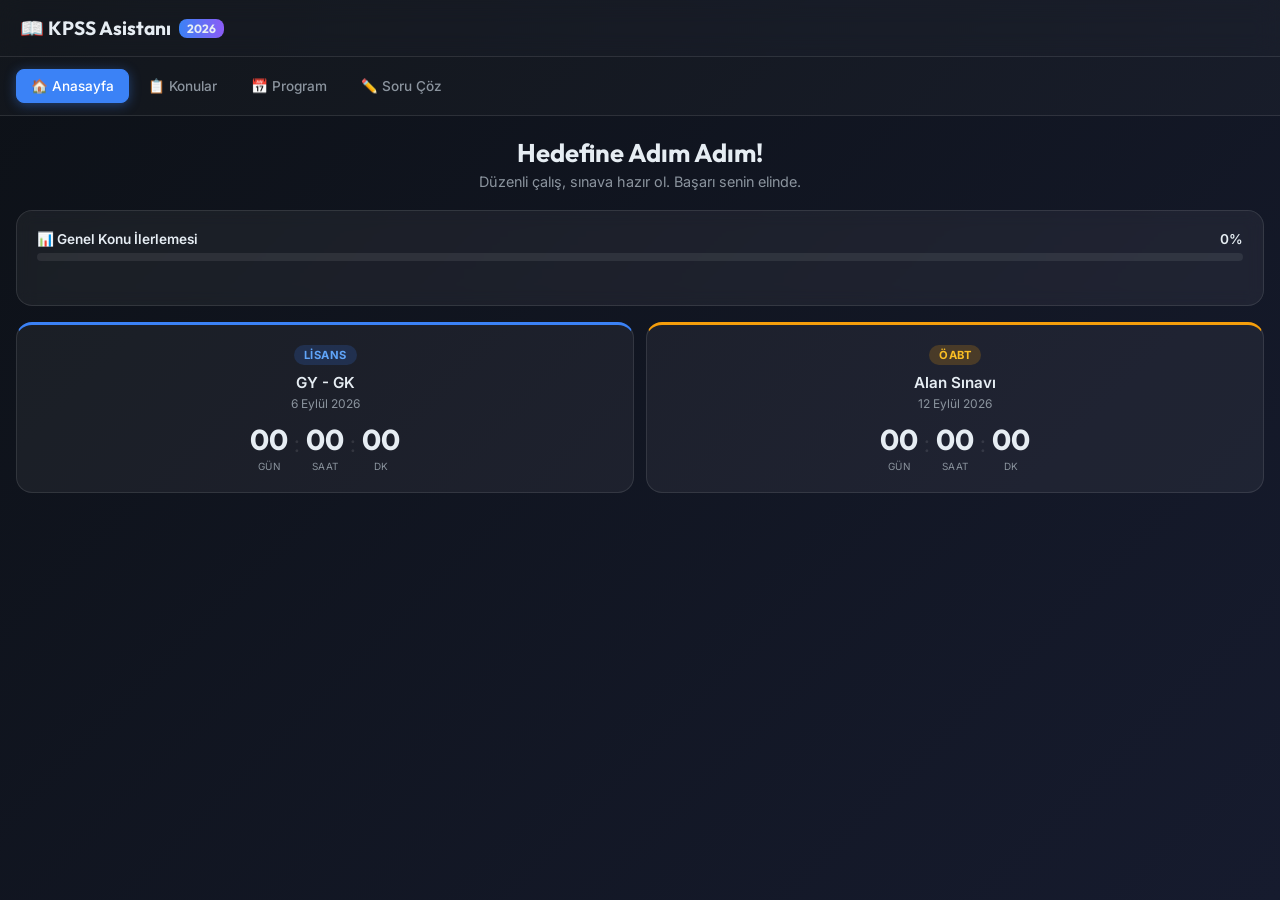
==== kpss-asistan.html @ 19a7eced "Add files via upload" ====
<!DOCTYPE html>
<html lang="tr">
<head>
<meta charset="UTF-8">
<meta name="viewport" content="width=device-width, initial-scale=1.0, user-scalable=no">
<title>KPSS Asistanı 2026</title>
<meta name="description" content="2026 KPSS Lisans ve ÖABT çalışma planı, konu takibi ve soru pratiği.">
<meta name="theme-color" content="#1a1f3a">
<link rel="preconnect" href="https://fonts.googleapis.com">
<link href="https://fonts.googleapis.com/css2?family=Inter:wght@400;500;600;700&family=Outfit:wght@600;700;800&display=swap" rel="stylesheet">
<style>
*, *::before, *::after { margin: 0; padding: 0; box-sizing: border-box; }

:root {
  --bg: #0d1117;
  --surface: rgba(255,255,255,0.05);
  --border: rgba(255,255,255,0.1);
  --text: #e6edf3;
  --muted: #8b949e;
  --blue: #3b82f6;
  --purple: #8b5cf6;
  --green: #10b981;
  --orange: #f59e0b;
  --red: #ef4444;
  --pink: #ec4899;
}

body {
  font-family: 'Inter', sans-serif;
  background: linear-gradient(135deg, #0d1117 0%, #161b2e 100%);
  color: var(--text);
  min-height: 100vh;
  overflow-x: hidden;
}

/* ---- HEADER ---- */
.header {
  padding: 16px 20px;
  background: rgba(255,255,255,0.03);
  border-bottom: 1px solid var(--border);
  display: flex;
  align-items: center;
  justify-content: space-between;
  position: sticky;
  top: 0;
  z-index: 100;
  backdrop-filter: blur(12px);
}

.logo {
  font-family: 'Outfit', sans-serif;
  font-size: 1.2rem;
  font-weight: 700;
  display: flex;
  align-items: center;
  gap: 8px;
}

.logo-badge {
  background: linear-gradient(90deg, var(--blue), var(--purple));
  border-radius: 8px;
  padding: 2px 8px;
  font-size: 0.75rem;
}

/* ---- NAV ---- */
.nav {
  display: flex;
  overflow-x: auto;
  gap: 4px;
  padding: 12px 16px;
  background: rgba(255,255,255,0.02);
  border-bottom: 1px solid var(--border);
  -webkit-overflow-scrolling: touch;
  scrollbar-width: none;
}
.nav::-webkit-scrollbar { display: none; }

.nav-btn {
  flex-shrink: 0;
  background: transparent;
  border: 1px solid transparent;
  border-radius: 8px;
  color: var(--muted);
  font-family: 'Inter', sans-serif;
  font-size: 0.85rem;
  font-weight: 500;
  padding: 8px 14px;
  cursor: pointer;
  transition: all 0.25s;
  white-space: nowrap;
  -webkit-tap-highlight-color: transparent;
  touch-action: manipulation;
}
.nav-btn:hover, .nav-btn:active { color: var(--text); background: rgba(255,255,255,0.06); }
.nav-btn.active {
  color: #fff;
  background: var(--blue);
  border-color: var(--blue);
  box-shadow: 0 2px 12px rgba(59,130,246,0.4);
}

/* ---- PAGES ---- */
.page { display: none; padding: 20px 16px; animation: fadeUp 0.3s ease; }
.page.active { display: block; }
@keyframes fadeUp { from { opacity:0; transform:translateY(8px); } to { opacity:1; transform:translateY(0); } }

/* ---- CARD ---- */
.card {
  background: var(--surface);
  border: 1px solid var(--border);
  border-radius: 16px;
  padding: 20px;
  margin-bottom: 16px;
  backdrop-filter: blur(8px);
}

h2.page-title {
  font-family: 'Outfit', sans-serif;
  font-size: 1.6rem;
  text-align: center;
  margin-bottom: 4px;
}

p.page-subtitle {
  color: var(--muted);
  text-align: center;
  font-size: 0.9rem;
  margin-bottom: 20px;
}

/* ---- COUNTDOWN ---- */
.progress-label { display: flex; justify-content: space-between; font-size: 0.85rem; font-weight: 600; margin-bottom: 6px; }
.progress-bar { height: 8px; background: rgba(255,255,255,0.08); border-radius: 8px; overflow: hidden; margin-bottom: 24px; }
.progress-fill { height: 100%; background: linear-gradient(90deg, var(--blue), var(--purple)); border-radius: 8px; transition: width 0.6s ease; }

.tag {
  display: inline-block;
  padding: 3px 10px;
  border-radius: 20px;
  font-size: 0.7rem;
  font-weight: 700;
  letter-spacing: 0.5px;
  margin-bottom: 8px;
  background: rgba(59,130,246,0.18);
  color: #60a5fa;
}
.tag.orange { background: rgba(245,158,11,0.2); color: #fbbf24; }

.countdown-grid { display: grid; grid-template-columns: 1fr 1fr; gap: 12px; }

.countdown-card {
  background: var(--surface);
  border: 1px solid var(--border);
  border-radius: 16px;
  padding: 18px;
  text-align: center;
}
.countdown-card.blue { border-top: 3px solid var(--blue); }
.countdown-card.orange { border-top: 3px solid var(--orange); }

.countdown-card h3 { font-size: 0.95rem; font-weight: 600; margin-bottom: 4px; }
.countdown-card .date { font-size: 0.75rem; color: var(--muted); margin-bottom: 14px; }

.timer-row { display: flex; justify-content: center; gap: 6px; align-items: center; }
.time-unit { text-align: center; }
.time-num { font-family: 'Outfit', sans-serif; font-size: 1.8rem; font-weight: 700; line-height: 1; display: block; }
.time-lbl { font-size: 0.62rem; color: var(--muted); text-transform: uppercase; letter-spacing: 0.5px; }
.time-sep { font-size: 1.4rem; color: var(--border); margin-bottom: 12px; }

/* ---- TOPICS ---- */
.subject-card { background: var(--surface); border: 1px solid var(--border); border-radius: 14px; padding: 16px; margin-bottom: 14px; }
.subject-head { display: flex; justify-content: space-between; align-items: center; margin-bottom: 10px; padding-bottom: 10px; border-bottom: 1px solid var(--border); }
.subject-name { font-family: 'Outfit', sans-serif; font-size: 1rem; font-weight: 600; display: flex; align-items: center; gap: 8px; }
.subject-icon { font-size: 1.1rem; }
.subject-count { font-size: 0.75rem; background: rgba(255,255,255,0.08); padding: 3px 8px; border-radius: 10px; font-weight: 600; }
.subject-progress-bar { height: 4px; background: rgba(255,255,255,0.06); border-radius: 4px; overflow: hidden; margin-bottom: 10px; }
.subject-progress-fill { height: 100%; background: linear-gradient(90deg, var(--blue), var(--purple)); transition: width 0.4s; }

.topic-item { display: flex; align-items: center; gap: 10px; padding: 8px 4px; border-radius: 8px; cursor: pointer; transition: background 0.15s; -webkit-tap-highlight-color: transparent; touch-action: manipulation; }
.topic-item:hover { background: rgba(255,255,255,0.04); }
.topic-item span { font-size: 0.88rem; user-select: none; }

.custom-check {
  width: 20px; height: 20px; min-width: 20px;
  border: 2px solid var(--muted);
  border-radius: 6px;
  display: flex; align-items: center; justify-content: center;
  transition: all 0.2s;
  font-size: 12px; font-weight: 700; color: white;
}
.topic-item.done .custom-check { background: var(--blue); border-color: var(--blue); }
.topic-item.done span { color: var(--muted); text-decoration: line-through; }

/* ---- PLANNER ---- */
.day-card { background: var(--surface); border: 1px solid var(--border); border-radius: 14px; padding: 14px; margin-bottom: 10px; }
.day-name { font-family: 'Outfit', sans-serif; font-weight: 700; font-size: 1rem; margin-bottom: 10px; padding-bottom: 8px; border-bottom: 1px solid var(--border); }
.day-tasks { display: flex; flex-direction: column; gap: 6px; }
.task-pill { padding: 8px 12px; border-radius: 8px; font-size: 0.82rem; font-weight: 500; background: rgba(255,255,255,0.04); border: 1px solid var(--border); border-left-width: 3px; }

/* ---- QUIZ ---- */
.quiz-header { display: flex; justify-content: space-between; align-items: center; margin-bottom: 16px; }
.quiz-score-display { font-weight: 700; font-size: 0.9rem; background: rgba(255,255,255,0.07); padding: 6px 14px; border-radius: 20px; }
.quiz-question-box { font-family: 'Outfit', sans-serif; font-size: 1.1rem; line-height: 1.6; margin-bottom: 20px; font-weight: 500; }
.quiz-options { display: flex; flex-direction: column; gap: 10px; margin-bottom: 16px; }

.option-btn {
  width: 100%;
  background: rgba(255,255,255,0.04);
  border: 1px solid var(--border);
  border-radius: 12px;
  color: var(--text);
  font-family: 'Inter', sans-serif;
  font-size: 0.9rem;
  padding: 14px 16px;
  text-align: left;
  cursor: pointer;
  display: flex;
  align-items: center;
  gap: 12px;
  transition: all 0.2s;
  -webkit-tap-highlight-color: transparent;
  touch-action: manipulation;
}
.option-btn:active:not(:disabled) { transform: scale(0.98); }
.option-btn:not(:disabled):hover { background: rgba(255,255,255,0.08); border-color: rgba(255,255,255,0.2); }
.option-btn.correct { background: rgba(16,185,129,0.15); border-color: var(--green); }
.option-btn.wrong { background: rgba(239,68,68,0.15); border-color: var(--red); opacity: 0.8; }
.option-btn:disabled { cursor: not-allowed; }

.opt-letter {
  width: 30px; height: 30px; min-width: 30px;
  border-radius: 8px;
  background: rgba(255,255,255,0.1);
  display: flex; align-items: center; justify-content: center;
  font-weight: 700; font-size: 0.85rem;
}
.option-btn.correct .opt-letter { background: var(--green); }
.option-btn.wrong .opt-letter { background: var(--red); }

.feedback-box {
  display: none;
  border-radius: 12px;
  padding: 14px 16px;
  margin-bottom: 14px;
  border-left: 4px solid var(--blue);
  background: rgba(255,255,255,0.04);
  font-size: 0.88rem;
  line-height: 1.6;
}
.feedback-box.show { display: block; animation: fadeUp 0.3s ease; }
.feedback-box.success { border-color: var(--green); }
.feedback-box.fail { border-color: var(--red); }
.feedback-title { font-weight: 700; margin-bottom: 4px; font-size: 0.95rem; }

.btn-next {
  width: 100%;
  padding: 14px;
  background: linear-gradient(135deg, var(--blue), var(--purple));
  color: white;
  border: none;
  border-radius: 12px;
  font-family: 'Outfit', sans-serif;
  font-size: 1rem;
  font-weight: 700;
  cursor: pointer;
  display: none;
  transition: opacity 0.2s, transform 0.15s;
  -webkit-tap-highlight-color: transparent;
  touch-action: manipulation;
}
.btn-next:active { transform: scale(0.97); }

.quiz-end-box { text-align: center; padding: 20px 0; }
.quiz-end-box .score-big { font-family: 'Outfit', sans-serif; font-size: 3rem; font-weight: 800; color: var(--blue); }
.quiz-end-box p { color: var(--muted); margin: 8px 0 20px; }
.btn-restart {
  padding: 12px 28px;
  background: var(--blue);
  color: white;
  border: none;
  border-radius: 10px;
  font-family: 'Outfit', sans-serif;
  font-size: 1rem;
  font-weight: 700;
  cursor: pointer;
  -webkit-tap-highlight-color: transparent;
  touch-action: manipulation;
}
</style>
</head>
<body>

<div class="header">
  <div class="logo">📖 KPSS Asistanı <span class="logo-badge">2026</span></div>
</div>

<nav class="nav" id="mainNav">
  <button class="nav-btn active" data-page="dashboard">🏠 Anasayfa</button>
  <button class="nav-btn" data-page="topics">📋 Konular</button>
  <button class="nav-btn" data-page="planner">📅 Program</button>
  <button class="nav-btn" data-page="quiz">✏️ Soru Çöz</button>
</nav>

<!-- ============ DASHBOARD ============ -->
<div class="page active" id="page-dashboard">

  <h2 class="page-title">Hedefine Adım Adım!</h2>
  <p class="page-subtitle">Düzenli çalış, sınava hazır ol. Başarı senin elinde.</p>

  <!-- Overall Progress -->
  <div class="card">
    <div class="progress-label">
      <span>📊 Genel Konu İlerlemesi</span>
      <span id="total-percent">0%</span>
    </div>
    <div class="progress-bar">
      <div class="progress-fill" id="total-fill" style="width:0%"></div>
    </div>
  </div>

  <!-- Countdowns -->
  <div class="countdown-grid">
    <div class="countdown-card blue">
      <span class="tag">LİSANS</span>
      <h3>GY - GK</h3>
      <div class="date">6 Eylül 2026</div>
      <div class="timer-row">
        <div class="time-unit"><span class="time-num" id="d1">--</span><span class="time-lbl">Gün</span></div>
        <div class="time-sep">:</div>
        <div class="time-unit"><span class="time-num" id="h1">--</span><span class="time-lbl">Saat</span></div>
        <div class="time-sep">:</div>
        <div class="time-unit"><span class="time-num" id="m1">--</span><span class="time-lbl">Dk</span></div>
      </div>
    </div>
    <div class="countdown-card orange">
      <span class="tag orange">ÖABT</span>
      <h3>Alan Sınavı</h3>
      <div class="date">12 Eylül 2026</div>
      <div class="timer-row">
        <div class="time-unit"><span class="time-num" id="d2">--</span><span class="time-lbl">Gün</span></div>
        <div class="time-sep">:</div>
        <div class="time-unit"><span class="time-num" id="h2">--</span><span class="time-lbl">Saat</span></div>
        <div class="time-sep">:</div>
        <div class="time-unit"><span class="time-num" id="m2">--</span><span class="time-lbl">Dk</span></div>
      </div>
    </div>
  </div>
</div>

<!-- ============ TOPICS ============ -->
<div class="page" id="page-topics">
  <h2 class="page-title">Konu Takibi</h2>
  <p class="page-subtitle">Tamamladığın konuları işaretle. Kaydedilir.</p>
  <div id="topic-list"></div>
</div>

<!-- ============ PLANNER ============ -->
<div class="page" id="page-planner">
  <h2 class="page-title">Haftalık Program</h2>
  <p class="page-subtitle">ÖABT ağırlıklı, GY-GK destekli çalışma takvimi.</p>
  <div id="planner-list"></div>
</div>

<!-- ============ QUIZ ============ -->
<div class="page" id="page-quiz">
  <h2 class="page-title">Soru Pratiği</h2>
  <p class="page-subtitle">Her konudan karma sorular, anında çözüm açıklaması.</p>
  
  <div class="card" id="quiz-box">
    <div class="quiz-header">
      <span class="tag" id="q-category">-</span>
      <span class="quiz-score-display">Skor: <span id="q-score">0</span></span>
    </div>
    <div class="quiz-question-box" id="q-text">Soru yükleniyor...</div>
    <div class="quiz-options" id="q-options"></div>
    <div class="feedback-box" id="q-feedback">
      <div class="feedback-title" id="q-feedback-title"></div>
      <div id="q-feedback-text"></div>
    </div>
    <button class="btn-next" id="btn-next">Sonraki Soru →</button>
  </div>

  <div class="card" id="quiz-end" style="display:none">
    <div class="quiz-end-box">
      <div>🎉</div>
      <div class="score-big" id="end-score"></div>
      <p id="end-msg"></p>
      <button class="btn-restart" id="btn-restart">Tekrar Başla</button>
    </div>
  </div>
</div>

<script>
// ============================================================
// DATA
// ============================================================
var SUBJECTS = [
  { id:'mat', label:'➗ GY-GK Matematik', count:'30 Soru', color:'#3b82f6',
    topics:['Temel Matematik İşlemleri','Sayı Problemleri','Yüzde - Oran - Orantı','İşçi - Havuz Problemleri','Hız - Zaman Problemleri','Grafik - Tablo Yorumlama'] },
  { id:'tur', label:'📚 GY-GK Türkçe', count:'30 Soru', color:'#10b981',
    topics:['Sözcükte Anlam','Cümlede Anlam','Anlam Bilgisi (Paragraf)','Dil Bilgisi','Yazım Kuralları','Noktalama İşaretleri'] },
  { id:'tar', label:'🏺 GY-GK Tarih', count:'27 Soru', color:'#f59e0b',
    topics:['Osmanlı Öncesi Türk Tarihi','Osmanlı Tarihi','Atatürk İlkeleri ve İnkılap Tarihi','Kurtuluş Savaşı','Çağdaş Türk ve Dünya Tarihi'] },
  { id:'cog', label:'🌍 GY-GK Coğrafya', count:'18 Soru', color:'#6366f1',
    topics:['Türkiye\'nin Fiziki Coğrafyası','Beşeri ve Ekonomik Coğrafya','Türkiye\'nin Yer Şekilleri','Harita Bilgisi'] },
  { id:'vat', label:'⚖️ GY-GK Vatandaşlık', count:'9 Soru', color:'#8b5cf6',
    topics:['Anayasa','Yasama - Yürütme - Yargı','Temel Hak ve Ödevler','İdare Hukuku (temel)'] },
  { id:'gun', label:'📰 GY-GK Güncel', count:'6 Soru', color:'#ec4899',
    topics:['Güncel Olaylar','Uluslararası Kuruluşlar','Kültürel ve Ekonomik Gelişmeler'] },
  { id:'osy', label:'🔢 ÖABT - Sayılar', count:'Alan', color:'#38bdf8',
    topics:['Doğal Sayılar','Tam Sayılar','Rasyonel Sayılar','Gerçek Sayılar','Ondalık Sayılar','Basamak Sistemi','Bölme ve Bölünebilme Kuralları'] },
  { id:'oal', label:'📈 ÖABT - Analiz', count:'Alan', color:'#34d399',
    topics:['Fonksiyonlar','Limit','Türev','İntegral'] },
  { id:'ocb', label:'🧮 ÖABT - Cebir', count:'Alan', color:'#a78bfa',
    topics:['Cebirsel İşlemler','Matrisler','Lineer Denklem Sistemleri'] },
  { id:'oge', label:'📐 ÖABT - Geometri', count:'Alan', color:'#f472b6',
    topics:['Nokta, Doğru, Düzlem','Analitik Geometri','Dönüşüm Geometrisi'] },
  { id:'ouy', label:'📊 ÖABT - Uyg. Matematik', count:'Alan', color:'#fb923c',
    topics:['Ölçme','İstatistik ve Olasılık','Geometrik Cisimlerin Alan ve Hacimleri'] },
  { id:'oeg', label:'👨‍🏫 ÖABT - Alan Eğitimi', count:'Alan', color:'#4ade80',
    topics:['Matematik Öğretim İlke ve Yöntemleri','İlköğretim Matematik Müfredatı'] }
];

var PLANNER = [
  { day:'Pazartesi', tasks:['ÖABT: Analiz / Sayılar (Konu)', 'GY-GK Türkçe (Paragraf + Sözel)'], color:'#3b82f6' },
  { day:'Salı',      tasks:['ÖABT: Cebir (Konu + Test)', 'GY-GK Matematik (Soru Çözümü)'], color:'#10b981' },
  { day:'Çarşamba',  tasks:['ÖABT: Geometri (Analitik)', 'GY-GK Tarih (Konu + Okuma)'], color:'#8b5cf6' },
  { day:'Perşembe',  tasks:['ÖABT: Uyg. Matematik (İstatistik)', 'GY-GK Coğrafya (Harita)'], color:'#ef4444' },
  { day:'Cuma',      tasks:['ÖABT: Alan Eğitimi (%20)', 'GY-GK Vatandaşlık + Güncel'], color:'#f59e0b' },
  { day:'Cumartesi', tasks:['ÖABT: Genel Tekrar', 'ÖABT: Tüm Konular Özet Tekrarı'], color:'#ec4899' },
  { day:'Pazar',     tasks:['GY-GK Türkiye Geneli Deneme', 'Tüm Deneme Analizi + Eksik Konu'], color:'#6366f1' }
];

var QUESTIONS = [
  { cat:'GY-GK | Tarih',
    q:'Osmanlı Devleti\'nde padişahın mutlak otoritesini ilk kez sınırlandıran belge hangisidir?',
    opts:['Sened-i İttifak','Tanzimat Fermanı','Islahat Fermanı','Kanuni Esasi','Teşkilat-ı Esasiye'],
    ans:0, exp:'Sened-i İttifak (1808), padişahın yetkilerini kısıtlayan ilk belgedir. II. Mahmut ile Ayanlar arasında imzalanmıştır.' },
  { cat:'ÖABT | Geometri',
    q:'A(2, -3) noktasının y=x doğrusuna göre simetriği B, B\'nin orijine göre simetriği C\'dir. C\'nin koordinatları nedir?',
    opts:['(2,-3)','(-3, 2)','(3, -2)','(-2, 3)','(2, 3)'],
    ans:2, exp:'A(x,y)\'nin y=x\'e göre simetriği B(y,x)=B(-3,2)\'dir. Orijine göre simetri işaret değiştirir: C(3,-2).' },
  { cat:'GY-GK | Türkçe',
    q:'"Ne doğan güneşe hükmüm geçer / Ne halden anlayan bulunur" dizelerinde hangisi YOKTUR?',
    opts:['Sıfat-fiil','Olumsuzluk eki','Bağlaç','İsim tamlaması','Eylemsi'],
    ans:3, exp:'Bu dizelerde "doğan" (sıfat-fiil), "ne...ne" (bağlaç) bulunur. Belirtili veya belirtisiz isim tamlaması kullanılmamıştır.' },
  { cat:'ÖABT | Analiz',
    q:'f(x) = x³ - 3x² + 4 fonksiyonunun yerel minimum noktasındaki değeri kaçtır?',
    opts:['0','2','4','-2','8'],
    ans:0, exp:'f\'(x)=3x²-6x=3x(x-2)=0 → x=0 ve x=2. x=2\'de minimum: f(2)=8-12+4=0.' },
  { cat:'GY-GK | Coğrafya',
    q:'Aşağıdakilerden hangisi tektonik kökenli göl DEĞİLDİR?',
    opts:['İznik Gölü','Tuz Gölü','Sapanca Gölü','Meke Tuzlası','Burdur Gölü'],
    ans:3, exp:'Meke Tuzlası volkanik (maar) gölüdür. Tuz, Sapanca, İznik ve Burdur tektonik kökenlidir.' },
  { cat:'ÖABT | Sayılar',
    q:'1\'den 100\'e kadar sayılar yan yana yazılan A sayısının 9\'a bölümünden kalan kaçtır?',
    opts:['1','2','3','4','0'],
    ans:0, exp:'1-100 arası rakamlar toplamı 901\'dir. 901: 9+0+1=10, 1+0=1. Kalan 1\'dir.' },
  { cat:'GY-GK | Vatandaşlık',
    q:'1982 Anayasası\'na göre savaş ilanına kim karar verir?',
    opts:['Cumhurbaşkanı','TBMM','Milli Güvenlik Kurulu','Genelkurmay Başkanı','Bakanlar Kurulu'],
    ans:1, exp:'1982 Anayasası 92. Madde: Savaş ilanına karar verme yetkisi TBMM\'ye aittir.' },
  { cat:'GY-GK | Matematik',
    q:'Malların %40\'ı %20 kârla, kalanın %50\'si %10 zararla, gerisi maliyete satılıyor. Kâr/zarar?',
    opts:['%5 Kâr','%5 Zarar','%10 Kâr','Ne kâr ne zarar','%3 Kâr'],
    ans:0, exp:'100 birim, 100TL maliyet → 40×120 + 30×90 + 30×100 = 4800+2700+3000 = 10500TL → %5 kâr.' },
  { cat:'ÖABT | Cebir',
    q:'A = [[1,2],[3,4]] ve B = [[5,6],[7,8]] matrisleri için AxB matrisinin (1,1) elemanı kaçtır?',
    opts:['19','23','17','22','21'],
    ans:0, exp:'AxB\'nin (1,1) elemanı: (1×5)+(2×7) = 5+14 = 19.' },
  { cat:'GY-GK | Tarih',
    q:'Kurtuluş Savaşı\'nda ilk düzenli ordu cephesi hangisidir?',
    opts:['Batı Cephesi','Güney Cephesi','Doğu Cephesi','İç Anadolu Cephesi','Ege Cephesi'],
    ans:2, exp:'Doğu Cephesi (Kazım Karabekir) ilk düzenli ordu cephesidir. Eylül-Kasım 1920\'deki Ermeni Savaşı\'nda zafer kazanılmıştır.' }
];

// ============================================================
// STATE
// ============================================================
var progress = JSON.parse(localStorage.getItem('kpss26') || '{}');
var quizOrder = [];
var quizIdx = 0;
var quizScore = 0;

// ============================================================
// NAVIGATION
// ============================================================
document.getElementById('mainNav').addEventListener('click', function(e) {
  var btn = e.target.closest('.nav-btn');
  if (!btn) return;
  var pageId = btn.getAttribute('data-page');

  document.querySelectorAll('.nav-btn').forEach(function(b) { b.classList.remove('active'); });
  document.querySelectorAll('.page').forEach(function(p) { p.classList.remove('active'); });

  btn.classList.add('active');
  document.getElementById('page-' + pageId).classList.add('active');
});

// ============================================================
// COUNTDOWN
// ============================================================
function tick() {
  var now = Date.now();
  function fill(target, ids) {
    var diff = target - now;
    if (diff < 0) diff = 0;
    var d = Math.floor(diff / 86400000);
    var h = Math.floor((diff % 86400000) / 3600000);
    var m = Math.floor((diff % 3600000) / 60000);
    document.getElementById(ids[0]).textContent = String(d).padStart(2,'0');
    document.getElementById(ids[1]).textContent = String(h).padStart(2,'0');
    document.getElementById(ids[2]).textContent = String(m).padStart(2,'0');
  }
  // Using numeric constructor to avoid Safari ISO string bug
  fill(new Date(2026,8,6,10,15,0).getTime(), ['d1','h1','m1']);
  fill(new Date(2026,8,12,10,15,0).getTime(), ['d2','h2','m2']);
}
tick();
setInterval(tick, 30000);

// ============================================================
// TOPICS
// ============================================================
function saveProgress() { localStorage.setItem('kpss26', JSON.stringify(progress)); }

function renderTopics() {
  var el = document.getElementById('topic-list');
  el.innerHTML = '';
  var totalDone = 0, totalAll = 0;

  SUBJECTS.forEach(function(sub) {
    var done = 0;
    sub.topics.forEach(function(t, i) { if (progress[sub.id + '-' + i]) done++; });
    totalDone += done;
    totalAll += sub.topics.length;

    var pct = sub.topics.length ? Math.round(done / sub.topics.length * 100) : 0;

    var card = document.createElement('div');
    card.className = 'subject-card';

    var head = '<div class="subject-head">' +
      '<div class="subject-name"><span class="subject-icon">' + sub.label.split(' ')[0] + '</span>' +
      sub.label.substring(sub.label.indexOf(' ')+1) + '</div>' +
      '<span class="subject-count">' + sub.count + '</span></div>';

    var bar = '<div class="subject-progress-bar"><div class="subject-progress-fill" style="width:' + pct + '%;background:' + sub.color + '"></div></div>';

    var items = '';
    sub.topics.forEach(function(t, i) {
      var key = sub.id + '-' + i;
      var isDone = !!progress[key];
      items += '<div class="topic-item' + (isDone ? ' done' : '') + '" data-key="' + key + '">' +
        '<div class="custom-check">' + (isDone ? '✓' : '') + '</div>' +
        '<span>' + t + '</span></div>';
    });

    card.innerHTML = head + bar + items;
    el.appendChild(card);
  });

  // click delegation
  el.addEventListener('click', function(e) {
    var item = e.target.closest('.topic-item');
    if (!item) return;
    var key = item.getAttribute('data-key');
    progress[key] = !progress[key];
    saveProgress();
    renderTopics();
    renderOverall();
  });

  renderOverallInner(totalDone, totalAll);
}

function renderOverall() {
  var totalDone = 0, totalAll = 0;
  SUBJECTS.forEach(function(sub) {
    sub.topics.forEach(function(t, i) {
      totalAll++;
      if (progress[sub.id + '-' + i]) totalDone++;
    });
  });
  renderOverallInner(totalDone, totalAll);
}

function renderOverallInner(done, total) {
  var pct = total ? Math.round(done / total * 100) : 0;
  document.getElementById('total-percent').textContent = pct + '%';
  document.getElementById('total-fill').style.width = pct + '%';
}

// ============================================================
// PLANNER
// ============================================================
function renderPlanner() {
  var el = document.getElementById('planner-list');
  el.innerHTML = '';
  PLANNER.forEach(function(d) {
    var tasksHtml = d.tasks.map(function(t) {
      return '<div class="task-pill" style="border-left-color:' + d.color + '">' + t + '</div>';
    }).join('');
    el.innerHTML += '<div class="day-card"><div class="day-name" style="color:' + d.color + '">' + d.day + '</div><div class="day-tasks">' + tasksHtml + '</div></div>';
  });
}

// ============================================================
// QUIZ
// ============================================================
function shuffleArr(arr) {
  var a = arr.slice();
  for (var i = a.length - 1; i > 0; i--) {
    var j = Math.floor(Math.random() * (i + 1));
    var tmp = a[i]; a[i] = a[j]; a[j] = tmp;
  }
  return a;
}

function startQuiz() {
  quizOrder = shuffleArr(QUESTIONS.map(function(_,i){return i;}));
  quizIdx = 0;
  quizScore = 0;
  document.getElementById('quiz-end').style.display = 'none';
  document.getElementById('quiz-box').style.display = 'block';
  loadQuestion();
}

function loadQuestion() {
  if (quizIdx >= quizOrder.length) { showEnd(); return; }
  var q = QUESTIONS[quizOrder[quizIdx]];
  document.getElementById('q-category').textContent = q.cat;
  document.getElementById('q-score').textContent = quizScore;
  document.getElementById('q-text').textContent = (quizIdx + 1) + '. ' + q.q;

  var opts = document.getElementById('q-options');
  opts.innerHTML = '';
  var letters = ['A','B','C','D','E'];
  q.opts.forEach(function(opt, i) {
    var btn = document.createElement('button');
    btn.className = 'option-btn';
    btn.setAttribute('data-index', i);
    btn.innerHTML = '<span class="opt-letter">' + letters[i] + '</span>' + opt;
    btn.addEventListener('click', function() { selectOpt(i); });
    opts.appendChild(btn);
  });

  var fb = document.getElementById('q-feedback');
  fb.className = 'feedback-box';
  document.getElementById('btn-next').style.display = 'none';
}

function selectOpt(idx) {
  var q = QUESTIONS[quizOrder[quizIdx]];
  var btns = document.querySelectorAll('.option-btn');
  btns.forEach(function(b) { b.disabled = true; });

  var fb = document.getElementById('q-feedback');
  var correct = idx === q.ans;

  if (correct) {
    btns[idx].classList.add('correct');
    quizScore += 10;
    fb.className = 'feedback-box show success';
    document.getElementById('q-feedback-title').textContent = '✅ Doğru Cevap!';
  } else {
    btns[idx].classList.add('wrong');
    btns[q.ans].classList.add('correct');
    fb.className = 'feedback-box show fail';
    document.getElementById('q-feedback-title').textContent = '❌ Yanlış Cevap';
  }

  document.getElementById('q-feedback-text').textContent = q.exp;
  document.getElementById('btn-next').style.display = 'block';
  document.getElementById('q-score').textContent = quizScore;
}

function showEnd() {
  document.getElementById('quiz-box').style.display = 'none';
  document.getElementById('quiz-end').style.display = 'block';
  var total = QUESTIONS.length * 10;
  document.getElementById('end-score').textContent = quizScore + ' / ' + total;
  var pct = Math.round(quizScore / total * 100);
  var msg = pct >= 80 ? 'Harika bir performans! 💪' : pct >= 50 ? 'İyi gidiyorsun, biraz daha çalış! 📚' : 'Hata yaptığın konuları tekrar çalış! 🔁';
  document.getElementById('end-msg').textContent = msg;
}

document.getElementById('btn-next').addEventListener('click', function() {
  quizIdx++;
  loadQuestion();
});

document.getElementById('btn-restart').addEventListener('click', function() {
  startQuiz();
});

// ============================================================
// INIT
// ============================================================
renderTopics();
renderOverall();
renderPlanner();
startQuiz();
</script>
</body>
</html>
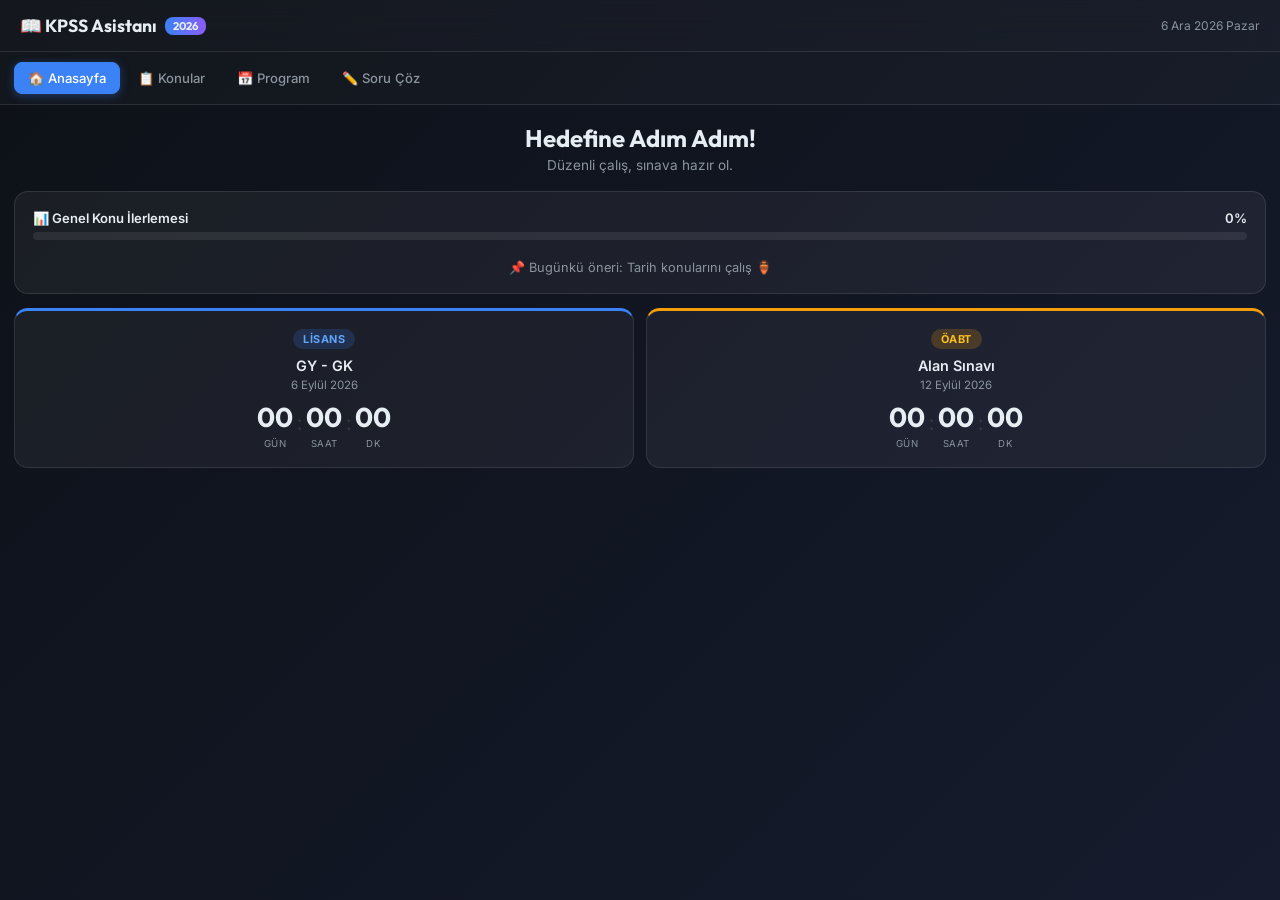
==== commit cbe671c5: "Add files via upload" ====
--- a/kpss-asistan.html
+++ b/kpss-asistan.html
@@ -10,291 +10,92 @@
 <link href="https://fonts.googleapis.com/css2?family=Inter:wght@400;500;600;700&family=Outfit:wght@600;700;800&display=swap" rel="stylesheet">
 <style>
 *, *::before, *::after { margin: 0; padding: 0; box-sizing: border-box; }
-
 :root {
-  --bg: #0d1117;
-  --surface: rgba(255,255,255,0.05);
-  --border: rgba(255,255,255,0.1);
-  --text: #e6edf3;
-  --muted: #8b949e;
-  --blue: #3b82f6;
-  --purple: #8b5cf6;
-  --green: #10b981;
-  --orange: #f59e0b;
-  --red: #ef4444;
-  --pink: #ec4899;
-}
-
-body {
-  font-family: 'Inter', sans-serif;
-  background: linear-gradient(135deg, #0d1117 0%, #161b2e 100%);
-  color: var(--text);
-  min-height: 100vh;
-  overflow-x: hidden;
-}
-
-/* ---- HEADER ---- */
-.header {
-  padding: 16px 20px;
-  background: rgba(255,255,255,0.03);
-  border-bottom: 1px solid var(--border);
-  display: flex;
-  align-items: center;
-  justify-content: space-between;
-  position: sticky;
-  top: 0;
-  z-index: 100;
-  backdrop-filter: blur(12px);
-}
-
-.logo {
-  font-family: 'Outfit', sans-serif;
-  font-size: 1.2rem;
-  font-weight: 700;
-  display: flex;
-  align-items: center;
-  gap: 8px;
-}
-
-.logo-badge {
-  background: linear-gradient(90deg, var(--blue), var(--purple));
-  border-radius: 8px;
-  padding: 2px 8px;
-  font-size: 0.75rem;
-}
-
-/* ---- NAV ---- */
-.nav {
-  display: flex;
-  overflow-x: auto;
-  gap: 4px;
-  padding: 12px 16px;
-  background: rgba(255,255,255,0.02);
-  border-bottom: 1px solid var(--border);
-  -webkit-overflow-scrolling: touch;
-  scrollbar-width: none;
-}
+  --bg: #0d1117; --surface: rgba(255,255,255,0.05); --border: rgba(255,255,255,0.1);
+  --text: #e6edf3; --muted: #8b949e; --blue: #3b82f6; --purple: #8b5cf6;
+  --green: #10b981; --orange: #f59e0b; --red: #ef4444; --pink: #ec4899;
+}
+body { font-family: 'Inter', sans-serif; background: linear-gradient(135deg, #0d1117 0%, #161b2e 100%); color: var(--text); min-height: 100vh; overflow-x: hidden; }
+.header { padding: 14px 20px; background: rgba(255,255,255,0.03); border-bottom: 1px solid var(--border); display: flex; align-items: center; justify-content: space-between; position: sticky; top: 0; z-index: 100; backdrop-filter: blur(12px); }
+.logo { font-family: 'Outfit', sans-serif; font-size: 1.1rem; font-weight: 700; display: flex; align-items: center; gap: 8px; }
+.logo-badge { background: linear-gradient(90deg, var(--blue), var(--purple)); border-radius: 8px; padding: 2px 8px; font-size: 0.7rem; }
+.nav { display: flex; overflow-x: auto; gap: 4px; padding: 10px 14px; background: rgba(255,255,255,0.02); border-bottom: 1px solid var(--border); -webkit-overflow-scrolling: touch; scrollbar-width: none; }
 .nav::-webkit-scrollbar { display: none; }
-
-.nav-btn {
-  flex-shrink: 0;
-  background: transparent;
-  border: 1px solid transparent;
-  border-radius: 8px;
-  color: var(--muted);
-  font-family: 'Inter', sans-serif;
-  font-size: 0.85rem;
-  font-weight: 500;
-  padding: 8px 14px;
-  cursor: pointer;
-  transition: all 0.25s;
-  white-space: nowrap;
-  -webkit-tap-highlight-color: transparent;
-  touch-action: manipulation;
-}
-.nav-btn:hover, .nav-btn:active { color: var(--text); background: rgba(255,255,255,0.06); }
-.nav-btn.active {
-  color: #fff;
-  background: var(--blue);
-  border-color: var(--blue);
-  box-shadow: 0 2px 12px rgba(59,130,246,0.4);
-}
-
-/* ---- PAGES ---- */
-.page { display: none; padding: 20px 16px; animation: fadeUp 0.3s ease; }
+.nav-btn { flex-shrink: 0; background: transparent; border: 1px solid transparent; border-radius: 8px; color: var(--muted); font-family: 'Inter', sans-serif; font-size: 0.82rem; font-weight: 500; padding: 7px 13px; cursor: pointer; transition: all 0.2s; white-space: nowrap; -webkit-tap-highlight-color: transparent; touch-action: manipulation; }
+.nav-btn:active { opacity: 0.7; }
+.nav-btn.active { color: #fff; background: var(--blue); border-color: var(--blue); box-shadow: 0 2px 10px rgba(59,130,246,0.35); }
+.page { display: none; padding: 18px 14px; animation: fadeUp 0.3s ease; }
 .page.active { display: block; }
-@keyframes fadeUp { from { opacity:0; transform:translateY(8px); } to { opacity:1; transform:translateY(0); } }
-
-/* ---- CARD ---- */
-.card {
-  background: var(--surface);
-  border: 1px solid var(--border);
-  border-radius: 16px;
-  padding: 20px;
-  margin-bottom: 16px;
-  backdrop-filter: blur(8px);
-}
-
-h2.page-title {
-  font-family: 'Outfit', sans-serif;
-  font-size: 1.6rem;
-  text-align: center;
-  margin-bottom: 4px;
-}
-
-p.page-subtitle {
-  color: var(--muted);
-  text-align: center;
-  font-size: 0.9rem;
-  margin-bottom: 20px;
-}
-
-/* ---- COUNTDOWN ---- */
-.progress-label { display: flex; justify-content: space-between; font-size: 0.85rem; font-weight: 600; margin-bottom: 6px; }
-.progress-bar { height: 8px; background: rgba(255,255,255,0.08); border-radius: 8px; overflow: hidden; margin-bottom: 24px; }
-.progress-fill { height: 100%; background: linear-gradient(90deg, var(--blue), var(--purple)); border-radius: 8px; transition: width 0.6s ease; }
-
-.tag {
-  display: inline-block;
-  padding: 3px 10px;
-  border-radius: 20px;
-  font-size: 0.7rem;
-  font-weight: 700;
-  letter-spacing: 0.5px;
-  margin-bottom: 8px;
-  background: rgba(59,130,246,0.18);
-  color: #60a5fa;
-}
+@keyframes fadeUp { from { opacity:0; transform:translateY(6px); } to { opacity:1; transform:translateY(0); } }
+.card { background: var(--surface); border: 1px solid var(--border); border-radius: 14px; padding: 18px; margin-bottom: 14px; }
+h2.page-title { font-family: 'Outfit', sans-serif; font-size: 1.5rem; text-align: center; margin-bottom: 4px; }
+p.page-subtitle { color: var(--muted); text-align: center; font-size: 0.85rem; margin-bottom: 18px; }
+.progress-label { display: flex; justify-content: space-between; font-size: 0.82rem; font-weight: 600; margin-bottom: 6px; }
+.progress-bar { height: 8px; background: rgba(255,255,255,0.08); border-radius: 8px; overflow: hidden; margin-bottom: 20px; }
+.progress-fill { height: 100%; background: linear-gradient(90deg, var(--blue), var(--purple)); border-radius: 8px; transition: width 0.5s ease; }
+.tag { display: inline-block; padding: 3px 10px; border-radius: 20px; font-size: 0.68rem; font-weight: 700; letter-spacing: 0.5px; margin-bottom: 8px; background: rgba(59,130,246,0.18); color: #60a5fa; }
 .tag.orange { background: rgba(245,158,11,0.2); color: #fbbf24; }
-
+.tag.green { background: rgba(16,185,129,0.2); color: #34d399; }
 .countdown-grid { display: grid; grid-template-columns: 1fr 1fr; gap: 12px; }
-
-.countdown-card {
-  background: var(--surface);
-  border: 1px solid var(--border);
-  border-radius: 16px;
-  padding: 18px;
-  text-align: center;
-}
+.countdown-card { background: var(--surface); border: 1px solid var(--border); border-radius: 14px; padding: 16px; text-align: center; }
 .countdown-card.blue { border-top: 3px solid var(--blue); }
 .countdown-card.orange { border-top: 3px solid var(--orange); }
-
-.countdown-card h3 { font-size: 0.95rem; font-weight: 600; margin-bottom: 4px; }
-.countdown-card .date { font-size: 0.75rem; color: var(--muted); margin-bottom: 14px; }
-
-.timer-row { display: flex; justify-content: center; gap: 6px; align-items: center; }
+.countdown-card h3 { font-size: 0.9rem; font-weight: 600; margin-bottom: 4px; }
+.countdown-card .date { font-size: 0.72rem; color: var(--muted); margin-bottom: 12px; }
+.timer-row { display: flex; justify-content: center; gap: 4px; align-items: center; }
 .time-unit { text-align: center; }
-.time-num { font-family: 'Outfit', sans-serif; font-size: 1.8rem; font-weight: 700; line-height: 1; display: block; }
-.time-lbl { font-size: 0.62rem; color: var(--muted); text-transform: uppercase; letter-spacing: 0.5px; }
-.time-sep { font-size: 1.4rem; color: var(--border); margin-bottom: 12px; }
-
-/* ---- TOPICS ---- */
-.subject-card { background: var(--surface); border: 1px solid var(--border); border-radius: 14px; padding: 16px; margin-bottom: 14px; }
-.subject-head { display: flex; justify-content: space-between; align-items: center; margin-bottom: 10px; padding-bottom: 10px; border-bottom: 1px solid var(--border); }
-.subject-name { font-family: 'Outfit', sans-serif; font-size: 1rem; font-weight: 600; display: flex; align-items: center; gap: 8px; }
-.subject-icon { font-size: 1.1rem; }
-.subject-count { font-size: 0.75rem; background: rgba(255,255,255,0.08); padding: 3px 8px; border-radius: 10px; font-weight: 600; }
-.subject-progress-bar { height: 4px; background: rgba(255,255,255,0.06); border-radius: 4px; overflow: hidden; margin-bottom: 10px; }
-.subject-progress-fill { height: 100%; background: linear-gradient(90deg, var(--blue), var(--purple)); transition: width 0.4s; }
-
-.topic-item { display: flex; align-items: center; gap: 10px; padding: 8px 4px; border-radius: 8px; cursor: pointer; transition: background 0.15s; -webkit-tap-highlight-color: transparent; touch-action: manipulation; }
-.topic-item:hover { background: rgba(255,255,255,0.04); }
-.topic-item span { font-size: 0.88rem; user-select: none; }
-
-.custom-check {
-  width: 20px; height: 20px; min-width: 20px;
-  border: 2px solid var(--muted);
-  border-radius: 6px;
-  display: flex; align-items: center; justify-content: center;
-  transition: all 0.2s;
-  font-size: 12px; font-weight: 700; color: white;
-}
+.time-num { font-family: 'Outfit', sans-serif; font-size: 1.7rem; font-weight: 700; line-height: 1; display: block; }
+.time-lbl { font-size: 0.6rem; color: var(--muted); text-transform: uppercase; letter-spacing: 0.5px; }
+.time-sep { font-size: 1.3rem; color: var(--border); margin-bottom: 10px; }
+.subject-card { background: var(--surface); border: 1px solid var(--border); border-radius: 12px; padding: 14px; margin-bottom: 12px; }
+.subject-head { display: flex; justify-content: space-between; align-items: center; margin-bottom: 8px; padding-bottom: 8px; border-bottom: 1px solid var(--border); }
+.subject-name { font-family: 'Outfit', sans-serif; font-size: 0.95rem; font-weight: 600; }
+.subject-count { font-size: 0.72rem; background: rgba(255,255,255,0.08); padding: 2px 8px; border-radius: 10px; font-weight: 600; }
+.subject-progress-bar { height: 3px; background: rgba(255,255,255,0.06); border-radius: 3px; overflow: hidden; margin-bottom: 10px; }
+.subject-progress-fill { height: 100%; transition: width 0.4s; }
+.topic-item { display: flex; align-items: center; gap: 10px; padding: 7px 4px; border-radius: 8px; cursor: pointer; transition: background 0.15s; -webkit-tap-highlight-color: transparent; touch-action: manipulation; }
+.topic-item:active { background: rgba(255,255,255,0.06); }
+.topic-item span { font-size: 0.85rem; user-select: none; flex: 1; }
+.custom-check { width: 20px; height: 20px; min-width: 20px; border: 2px solid var(--muted); border-radius: 6px; display: flex; align-items: center; justify-content: center; transition: all 0.2s; font-size: 11px; font-weight: 700; color: white; }
 .topic-item.done .custom-check { background: var(--blue); border-color: var(--blue); }
 .topic-item.done span { color: var(--muted); text-decoration: line-through; }
-
-/* ---- PLANNER ---- */
-.day-card { background: var(--surface); border: 1px solid var(--border); border-radius: 14px; padding: 14px; margin-bottom: 10px; }
-.day-name { font-family: 'Outfit', sans-serif; font-weight: 700; font-size: 1rem; margin-bottom: 10px; padding-bottom: 8px; border-bottom: 1px solid var(--border); }
-.day-tasks { display: flex; flex-direction: column; gap: 6px; }
-.task-pill { padding: 8px 12px; border-radius: 8px; font-size: 0.82rem; font-weight: 500; background: rgba(255,255,255,0.04); border: 1px solid var(--border); border-left-width: 3px; }
-
-/* ---- QUIZ ---- */
-.quiz-header { display: flex; justify-content: space-between; align-items: center; margin-bottom: 16px; }
-.quiz-score-display { font-weight: 700; font-size: 0.9rem; background: rgba(255,255,255,0.07); padding: 6px 14px; border-radius: 20px; }
-.quiz-question-box { font-family: 'Outfit', sans-serif; font-size: 1.1rem; line-height: 1.6; margin-bottom: 20px; font-weight: 500; }
-.quiz-options { display: flex; flex-direction: column; gap: 10px; margin-bottom: 16px; }
-
-.option-btn {
-  width: 100%;
-  background: rgba(255,255,255,0.04);
-  border: 1px solid var(--border);
-  border-radius: 12px;
-  color: var(--text);
-  font-family: 'Inter', sans-serif;
-  font-size: 0.9rem;
-  padding: 14px 16px;
-  text-align: left;
-  cursor: pointer;
-  display: flex;
-  align-items: center;
-  gap: 12px;
-  transition: all 0.2s;
-  -webkit-tap-highlight-color: transparent;
-  touch-action: manipulation;
-}
+.day-card { background: var(--surface); border: 1px solid var(--border); border-radius: 12px; padding: 13px; margin-bottom: 10px; }
+.day-name { font-family: 'Outfit', sans-serif; font-weight: 700; font-size: 0.95rem; margin-bottom: 8px; padding-bottom: 7px; border-bottom: 1px solid var(--border); }
+.day-tasks { display: flex; flex-direction: column; gap: 5px; }
+.task-pill { padding: 7px 11px; border-radius: 8px; font-size: 0.8rem; font-weight: 500; background: rgba(255,255,255,0.03); border: 1px solid var(--border); border-left-width: 3px; }
+/* Quiz */
+.quiz-info-bar { display: flex; justify-content: space-between; align-items: center; margin-bottom: 14px; }
+.quiz-day-label { font-size: 0.8rem; color: var(--muted); }
+.quiz-score-display { font-weight: 700; font-size: 0.85rem; background: rgba(255,255,255,0.07); padding: 5px 12px; border-radius: 20px; }
+.quiz-question-box { font-family: 'Outfit', sans-serif; font-size: 1.05rem; line-height: 1.6; margin-bottom: 18px; font-weight: 500; }
+.quiz-options { display: flex; flex-direction: column; gap: 9px; margin-bottom: 14px; }
+.option-btn { width: 100%; background: rgba(255,255,255,0.03); border: 1px solid var(--border); border-radius: 11px; color: var(--text); font-family: 'Inter', sans-serif; font-size: 0.87rem; padding: 13px 15px; text-align: left; cursor: pointer; display: flex; align-items: center; gap: 11px; transition: all 0.18s; -webkit-tap-highlight-color: transparent; touch-action: manipulation; }
 .option-btn:active:not(:disabled) { transform: scale(0.98); }
-.option-btn:not(:disabled):hover { background: rgba(255,255,255,0.08); border-color: rgba(255,255,255,0.2); }
-.option-btn.correct { background: rgba(16,185,129,0.15); border-color: var(--green); }
-.option-btn.wrong { background: rgba(239,68,68,0.15); border-color: var(--red); opacity: 0.8; }
+.option-btn:not(:disabled):hover { background: rgba(255,255,255,0.07); }
+.option-btn.correct { background: rgba(16,185,129,0.14); border-color: var(--green); }
+.option-btn.wrong { background: rgba(239,68,68,0.14); border-color: var(--red); opacity: 0.8; }
 .option-btn:disabled { cursor: not-allowed; }
-
-.opt-letter {
-  width: 30px; height: 30px; min-width: 30px;
-  border-radius: 8px;
-  background: rgba(255,255,255,0.1);
-  display: flex; align-items: center; justify-content: center;
-  font-weight: 700; font-size: 0.85rem;
-}
+.opt-letter { width: 28px; height: 28px; min-width: 28px; border-radius: 7px; background: rgba(255,255,255,0.1); display: flex; align-items: center; justify-content: center; font-weight: 700; font-size: 0.8rem; }
 .option-btn.correct .opt-letter { background: var(--green); }
 .option-btn.wrong .opt-letter { background: var(--red); }
-
-.feedback-box {
-  display: none;
-  border-radius: 12px;
-  padding: 14px 16px;
-  margin-bottom: 14px;
-  border-left: 4px solid var(--blue);
-  background: rgba(255,255,255,0.04);
-  font-size: 0.88rem;
-  line-height: 1.6;
-}
+.feedback-box { display: none; border-radius: 11px; padding: 13px 15px; margin-bottom: 12px; border-left: 4px solid var(--blue); background: rgba(255,255,255,0.04); font-size: 0.85rem; line-height: 1.6; }
 .feedback-box.show { display: block; animation: fadeUp 0.3s ease; }
 .feedback-box.success { border-color: var(--green); }
 .feedback-box.fail { border-color: var(--red); }
-.feedback-title { font-weight: 700; margin-bottom: 4px; font-size: 0.95rem; }
-
-.btn-next {
-  width: 100%;
-  padding: 14px;
-  background: linear-gradient(135deg, var(--blue), var(--purple));
-  color: white;
-  border: none;
-  border-radius: 12px;
-  font-family: 'Outfit', sans-serif;
-  font-size: 1rem;
-  font-weight: 700;
-  cursor: pointer;
-  display: none;
-  transition: opacity 0.2s, transform 0.15s;
-  -webkit-tap-highlight-color: transparent;
-  touch-action: manipulation;
-}
+.feedback-title { font-weight: 700; margin-bottom: 4px; font-size: 0.92rem; }
+.btn-next { width: 100%; padding: 13px; background: linear-gradient(135deg, var(--blue), var(--purple)); color: white; border: none; border-radius: 11px; font-family: 'Outfit', sans-serif; font-size: 0.97rem; font-weight: 700; cursor: pointer; display: none; transition: opacity 0.2s, transform 0.15s; -webkit-tap-highlight-color: transparent; touch-action: manipulation; }
 .btn-next:active { transform: scale(0.97); }
-
-.quiz-end-box { text-align: center; padding: 20px 0; }
-.quiz-end-box .score-big { font-family: 'Outfit', sans-serif; font-size: 3rem; font-weight: 800; color: var(--blue); }
-.quiz-end-box p { color: var(--muted); margin: 8px 0 20px; }
-.btn-restart {
-  padding: 12px 28px;
-  background: var(--blue);
-  color: white;
-  border: none;
-  border-radius: 10px;
-  font-family: 'Outfit', sans-serif;
-  font-size: 1rem;
-  font-weight: 700;
-  cursor: pointer;
-  -webkit-tap-highlight-color: transparent;
-  touch-action: manipulation;
-}
+.quiz-end-box { text-align: center; padding: 16px 0; }
+.score-big { font-family: 'Outfit', sans-serif; font-size: 2.8rem; font-weight: 800; color: var(--blue); }
+.quiz-end-box p { color: var(--muted); margin: 8px 0 18px; font-size: 0.9rem; }
+.btn-restart { padding: 11px 26px; background: var(--blue); color: white; border: none; border-radius: 10px; font-family: 'Outfit', sans-serif; font-size: 0.95rem; font-weight: 700; cursor: pointer; -webkit-tap-highlight-color: transparent; touch-action: manipulation; }
 </style>
 </head>
 <body>
-
 <div class="header">
   <div class="logo">📖 KPSS Asistanı <span class="logo-badge">2026</span></div>
+  <span style="font-size:0.75rem;color:var(--muted)" id="header-date"></span>
 </div>
-
 <nav class="nav" id="mainNav">
   <button class="nav-btn active" data-page="dashboard">🏠 Anasayfa</button>
   <button class="nav-btn" data-page="topics">📋 Konular</button>
@@ -302,29 +103,19 @@
   <button class="nav-btn" data-page="quiz">✏️ Soru Çöz</button>
 </nav>
 
-<!-- ============ DASHBOARD ============ -->
+<!-- DASHBOARD -->
 <div class="page active" id="page-dashboard">
-
   <h2 class="page-title">Hedefine Adım Adım!</h2>
-  <p class="page-subtitle">Düzenli çalış, sınava hazır ol. Başarı senin elinde.</p>
-
-  <!-- Overall Progress -->
+  <p class="page-subtitle">Düzenli çalış, sınava hazır ol.</p>
   <div class="card">
-    <div class="progress-label">
-      <span>📊 Genel Konu İlerlemesi</span>
-      <span id="total-percent">0%</span>
-    </div>
-    <div class="progress-bar">
-      <div class="progress-fill" id="total-fill" style="width:0%"></div>
-    </div>
+    <div class="progress-label"><span>📊 Genel Konu İlerlemesi</span><span id="total-percent">0%</span></div>
+    <div class="progress-bar"><div class="progress-fill" id="total-fill" style="width:0%"></div></div>
+    <div style="text-align:center;font-size:0.8rem;color:var(--muted)" id="today-topic">Bugünkü odak yükleniyor...</div>
   </div>
-
-  <!-- Countdowns -->
   <div class="countdown-grid">
     <div class="countdown-card blue">
       <span class="tag">LİSANS</span>
-      <h3>GY - GK</h3>
-      <div class="date">6 Eylül 2026</div>
+      <h3>GY - GK</h3><div class="date">6 Eylül 2026</div>
       <div class="timer-row">
         <div class="time-unit"><span class="time-num" id="d1">--</span><span class="time-lbl">Gün</span></div>
         <div class="time-sep">:</div>
@@ -335,8 +126,7 @@
     </div>
     <div class="countdown-card orange">
       <span class="tag orange">ÖABT</span>
-      <h3>Alan Sınavı</h3>
-      <div class="date">12 Eylül 2026</div>
+      <h3>Alan Sınavı</h3><div class="date">12 Eylül 2026</div>
       <div class="timer-row">
         <div class="time-unit"><span class="time-num" id="d2">--</span><span class="time-lbl">Gün</span></div>
         <div class="time-sep">:</div>
@@ -348,30 +138,30 @@
   </div>
 </div>
 
-<!-- ============ TOPICS ============ -->
+<!-- TOPICS -->
 <div class="page" id="page-topics">
   <h2 class="page-title">Konu Takibi</h2>
   <p class="page-subtitle">Tamamladığın konuları işaretle. Kaydedilir.</p>
   <div id="topic-list"></div>
 </div>
 
-<!-- ============ PLANNER ============ -->
+<!-- PLANNER -->
 <div class="page" id="page-planner">
   <h2 class="page-title">Haftalık Program</h2>
-  <p class="page-subtitle">ÖABT ağırlıklı, GY-GK destekli çalışma takvimi.</p>
+  <p class="page-subtitle">ÖABT ağırlıklı, GY-GK destekli.</p>
   <div id="planner-list"></div>
 </div>
 
-<!-- ============ QUIZ ============ -->
+<!-- QUIZ -->
 <div class="page" id="page-quiz">
   <h2 class="page-title">Soru Pratiği</h2>
-  <p class="page-subtitle">Her konudan karma sorular, anında çözüm açıklaması.</p>
-  
+  <p class="page-subtitle" id="quiz-subtitle">Bugüne özel sorular yükleniyor...</p>
   <div class="card" id="quiz-box">
-    <div class="quiz-header">
+    <div class="quiz-info-bar">
       <span class="tag" id="q-category">-</span>
       <span class="quiz-score-display">Skor: <span id="q-score">0</span></span>
     </div>
+    <div style="font-size:0.72rem;color:var(--muted);margin-bottom:12px" id="q-counter"></div>
     <div class="quiz-question-box" id="q-text">Soru yükleniyor...</div>
     <div class="quiz-options" id="q-options"></div>
     <div class="feedback-box" id="q-feedback">
@@ -380,10 +170,9 @@
     </div>
     <button class="btn-next" id="btn-next">Sonraki Soru →</button>
   </div>
-
   <div class="card" id="quiz-end" style="display:none">
     <div class="quiz-end-box">
-      <div>🎉</div>
+      <div style="font-size:2.5rem">🎉</div>
       <div class="score-big" id="end-score"></div>
       <p id="end-msg"></p>
       <button class="btn-restart" id="btn-restart">Tekrar Başla</button>
@@ -393,11 +182,188 @@
 
 <script>
 // ============================================================
-// DATA
+// SORU BANKASI - Günlük rotasyonlu 40 soru
+// ============================================================
+var ALL_QUESTIONS = [
+  // ---- TARÍH (8 soru) ----
+  { cat:'GY-GK | Tarih', day:[0,3],
+    q:'Osmanlı\'da padişahın mutlak otoritesini ilk kez sınırlandıran belge hangisidir?',
+    opts:['Sened-i İttifak','Tanzimat Fermanı','Islahat Fermanı','Kanuni Esasi','Teşkilat-ı Esasiye'], ans:0,
+    exp:'Sened-i İttifak (1808), padişahın yetkilerini kısıtlayan ilk belgedir. II. Mahmut ile Ayanlar arasında imzalanmıştır.' },
+  { cat:'GY-GK | Tarih', day:[1,4],
+    q:'Kurtuluş Savaşı\'nda ilk düzenli ordu cephesi hangisidir?',
+    opts:['Batı Cephesi','Güney Cephesi','Doğu Cephesi','Merkez Cephesi','Kuzey Cephesi'], ans:2,
+    exp:'Doğu Cephesi (Kazım Karabekir) ilk düzenli ordu cephesidir. Eylül-Kasım 1920\'deki Ermeni Savaşı\'nda zafer kazanılmıştır.' },
+  { cat:'GY-GK | Tarih', day:[2,5],
+    q:'Misak-ı Milli kararları hangi meclis tarafından alınmıştır?',
+    opts:['TBMM','Son Osmanlı Mebusan Meclisi','Danıştay','Divan-ı Hümayun','Şura-yı Devlet'], ans:1,
+    exp:'Misak-ı Milli (Ocak 1920), İstanbul\'daki son Osmanlı Mebusan Meclisi tarafından kabul edilmiştir.' },
+  { cat:'GY-GK | Tarih', day:[0,6],
+    q:'Atatürk\'ün "Nutuk" adlı eseri hangi tarihler arasındaki olayları anlatır?',
+    opts:['1919-1927','1918-1923','1920-1930','1923-1938','1915-1920'], ans:0,
+    exp:'Nutuk, 1919-1927 yılları arasındaki olayları kapsar ve 1927\'deki CHP Kurultayı\'nda okunmuştur.' },
+  { cat:'GY-GK | Tarih', day:[1,3],
+    q:'Lozan Antlaşması\'nda Türkiye\'ye bırakılan adaların en büyüğü hangisidir?',
+    opts:['Bozcaada','Gökçeada','Meis','Rodos','Samos'], ans:1,
+    exp:'Gökçeada (İmroz), Lozan\'da Türkiye\'ye bırakılan en büyük adadır.' },
+  { cat:'GY-GK | Tarih', day:[2,4],
+    q:'Osmanlı\'da ilk anayasa olan Kanun-i Esasi hangi yılda ilan edildi?',
+    opts:['1856','1876','1889','1908','1839'], ans:1,
+    exp:'Kanun-i Esasi 1876\'da II. Abdülhamit döneminde ilan edilmiş, Osmanlı\'nın ilk anayasasıdır.' },
+  { cat:'GY-GK | Tarih', day:[5,0],
+    q:'Anadolu\'da Türk varlığını kalıcı hâle getiren savaş hangisidir?',
+    opts:['Pasinler','Malazgirt','Miryokefalon','Kösedağ','Haçova'], ans:1,
+    exp:'1071 Malazgirt Savaşı, Anadolu\'nun Türklere kapısını açan ve Türk varlığını kalıcı hale getiren savaştır.' },
+  { cat:'GY-GK | Tarih', day:[6,2],
+    q:'Kapitülasyonlar hangi antlaşmayla tamamen kaldırılmıştır?',
+    opts:['Mondros','Sevr','Lozan','Mudanya','Ankara'], ans:2,
+    exp:'Kapitülasyonlar 1923 Lozan Antlaşması ile tamamen kaldırılmış ve Türkiye tam bağımsızlığını kazanmıştır.' },
+
+  // ---- COĞRAFYA (6 soru) ----
+  { cat:'GY-GK | Coğrafya', day:[0,4],
+    q:'Türkiye\'de tektonik kökenli olmayan göl hangisidir?',
+    opts:['İznik Gölü','Tuz Gölü','Sapanca Gölü','Meke Tuzlası','Burdur Gölü'], ans:3,
+    exp:'Meke Tuzlası volkanik (maar) gölüdür. Tuz, Sapanca, İznik ve Burdur tektonik kökenlidir.' },
+  { cat:'GY-GK | Coğrafya', day:[1,5],
+    q:'Türkiye\'de en fazla yağış hangi bölgede görülür?',
+    opts:['Karadeniz','Ege','Akdeniz','Marmara','İç Anadolu'], ans:0,
+    exp:'Doğu Karadeniz (Rize) yıllık 2500mm ile Türkiye\'nin en yağışlı bölgesidir.' },
+  { cat:'GY-GK | Coğrafya', day:[2,6],
+    q:'Türkiye\'nin yüzölçümü bakımından en büyük gölü hangisidir?',
+    opts:['Van Gölü','Tuz Gölü','Beyşehir','Eğirdir','İznik'], ans:0,
+    exp:'Van Gölü yaklaşık 3755 km² ile Türkiye\'nin en büyük gölüdür. Bir soda gölüdür.' },
+  { cat:'GY-GK | Coğrafya', day:[3,0],
+    q:'Türkiye\'nin en uzun nehri hangisidir?',
+    opts:['Fırat','Dicle','Kızılırmak','Sakarya','Yeşilırmak'], ans:2,
+    exp:'Kızılırmak ~1355 km ile Türkiye\'nin en uzun nehridir. Tamamı Türkiye sınırları içinde akar.' },
+  { cat:'GY-GK | Coğrafya', day:[4,1],
+    q:'Türkiye\'de en yüksek dağ hangisidir?',
+    opts:['Erciyes','Süphan','Ağrı','Cilo','Uludağ'], ans:2,
+    exp:'Ağrı Dağı 5137 m ile Türkiye\'nin ve Yakın Doğu\'nun en yüksek dağıdır.' },
+  { cat:'GY-GK | Coğrafya', day:[5,2],
+    q:'Türkiye\'de en fazla hangi tarım ürünü üretilir (alan bakımından)?',
+    opts:['Buğday','Arpa','Mısır','Pamuk','Tütün'], ans:0,
+    exp:'Buğday, Türkiye\'nin hem üretim miktarı hem de ekim alanı bakımından en önemli tarım ürünüdür.' },
+
+  // ---- VATANDAŞLIK (5 soru) ----
+  { cat:'GY-GK | Vatandaşlık', day:[0,5],
+    q:'1982 Anayasası\'na göre savaş ilanına kim karar verir?',
+    opts:['Cumhurbaşkanı','TBMM','Milli Güvenlik Kurulu','Genelkurmay','Bakanlar Kurulu'], ans:1,
+    exp:'1982 Anayasası 92. Madde: Savaş ilanına karar verme yetkisi doğrudan TBMM\'ye aittir.' },
+  { cat:'GY-GK | Vatandaşlık', day:[1,6],
+    q:'Anayasaya göre Cumhurbaşkanı kaç yıl için seçilir?',
+    opts:['4 yıl','5 yıl','6 yıl','7 yıl','3 yıl'], ans:1,
+    exp:'1982 Anayasası\'na göre Cumhurbaşkanı 5 yıl için seçilir ve en fazla 2 dönem görev yapabilir.' },
+  { cat:'GY-GK | Vatandaşlık', day:[2,0],
+    q:'Temel hak ve özgürlükler hangi durumlarda kısıtlanabilir?',
+    opts:['Her zaman','Yalnız savaşta','Olağanüstü hâlde ve kanunla','Kanun çıkmadan','Hiçbir zaman'], ans:2,
+    exp:'Anayasanın 13. maddesi: Temel hak ve özgürlükler yalnızca olağanüstü hâllerde ve kanunla sınırlandırılabilir.' },
+  { cat:'GY-GK | Vatandaşlık', day:[3,1],
+    q:'TBMM kaç milletvekilinden oluşur?',
+    opts:['450','500','550','600','650'], ans:3,
+    exp:'2017 Anayasa değişikliğiyle TBMM üye sayısı 550\'den 600\'e çıkarılmıştır.' },
+  { cat:'GY-GK | Vatandaşlık', day:[4,2],
+    q:'Türkiye Cumhuriyeti\'nin başkenti Anayasa\'da hangi maddede belirtilmiştir?',
+    opts:['Madde 1','Madde 2','Madde 3','Madde 4','Madde 5'], ans:2,
+    exp:'Anayasa\'nın 3. maddesi: "Türkiye Devleti\'nin başkenti Ankara\'dır." hükmünü içerir.' },
+
+  // ---- MATEMATİK (6 soru) ----
+  { cat:'GY-GK | Matematik', day:[0,3],
+    q:'Bir satıcı %40\'ını %20 kârla, kalanın %50\'sini %10 zararla, geri kalanı maliyetinden satıyor. Toplam kâr/zarar?',
+    opts:['%5 Kâr','%5 Zarar','%10 Kâr','Ne kâr ne zarar','%3 Kâr'], ans:0,
+    exp:'100 birim, 100TL maliyet → 40×120 + 30×90 + 30×100 = 4800+2700+3000 = 10500TL → %5 kâr.' },
+  { cat:'GY-GK | Matematik', day:[1,4],
+    q:'Bir havuz iki boruda 6 ve 12 saatte doluyor. İkisi birlikte açık olursa kaç saatte dolar?',
+    opts:['3','4','5','6','2'], ans:1,
+    exp:'Birlikte: 1/6 + 1/12 = 3/12 = 1/4. Yani 4 saatte dolar.' },
+  { cat:'GY-GK | Matematik', day:[2,5],
+    q:'Bir araç 120 km yolu 1.5 saatte alıyor. Aynı hızla 200 km için kaç saat gerekir?',
+    opts:['2','2.5','3','3.5','4'], ans:1,
+    exp:'Hız = 120/1.5 = 80 km/h. Süre = 200/80 = 2.5 saat.' },
+  { cat:'GY-GK | Matematik', day:[3,6],
+    q:'3, 6, 12, 24, ... dizisinin 7. terimi kaçtır?',
+    opts:['96','128','192','256','384'], ans:2,
+    exp:'Geometrik dizi: oran=2. 7. terim = 3 × 2^6 = 3 × 64 = 192.' },
+  { cat:'GY-GK | Matematik', day:[4,0],
+    q:'%25 indirim yapılan ürünün indirimsiz fiyatı 200 TL ise indirimli fiyatı kaçtır?',
+    opts:['100 TL','125 TL','140 TL','150 TL','175 TL'], ans:3,
+    exp:'200 × (1 - 0.25) = 200 × 0.75 = 150 TL.' },
+  { cat:'GY-GK | Matematik', day:[5,1],
+    q:'1\'den 100\'e kadar sayılar yan yana yazılan sayının 9\'a bölümünden kalan kaçtır?',
+    opts:['1','2','3','4','0'], ans:0,
+    exp:'1-100 arası rakamlar toplamı 901\'dir. 9+0+1=10, 1+0=1. Kalan 1\'dir.' },
+
+  // ---- TÜRKÇE (5 soru) ----
+  { cat:'GY-GK | Türkçe', day:[0,4],
+    q:'"Ne doğan güneşe hükmüm geçer / Ne halden anlayan bulunur" - Dizelerinde hangisi YOKTUR?',
+    opts:['Sıfat-fiil','Olumsuzluk eki','Bağlaç','İsim tamlaması','Eylemsi'], ans:3,
+    exp:'Bu dizelerde "doğan" (sıfat-fiil), "ne...ne" (bağlaç) var. Belirtili ya da belirtisiz isim tamlaması yoktur.' },
+  { cat:'GY-GK | Türkçe', day:[1,5],
+    q:'"Yokuşu çıkmak" ifadesindeki altı çizili sözcüğün türü nedir?',
+    opts:['Fiil','Zarf','Eylemsi (mastar)','İsim','Sıfat'], ans:2,
+    exp:'"Çıkmak" mastar (-mak eki) alan bir eylemsidir. İsim görevinde kullanılmıştır.' },
+  { cat:'GY-GK | Türkçe', day:[2,6],
+    q:'Aşağıdakilerden hangisi bileşik cümledir?',
+    opts:['"Koştu, geçti."','"Uçan kuş görüldü."','"Eve girince baktı."','"Güzel bir yer."','"Hızlı gitti."'], ans:2,
+    exp:'"Girince" zaman yan cümlesi oluşturur. Bu yapı bileşik cümledir; iki yargı birleştirilmiştir.' },
+  { cat:'GY-GK | Türkçe', day:[3,0],
+    q:'"Kitabı okudu" cümlesinde nesne nedir?',
+    opts:['Kitabı','Okudu','Cümle yok','Özne','Yüklem'], ans:0,
+    exp:'"Kitabı" belirtili nesnedir. "-ı" hâl ekiyle belirtilmiş, fiilin etkilediği unsurdur.' },
+  { cat:'GY-GK | Türkçe', day:[4,1],
+    q:'Hangi kelimede yazım yanlışı vardır?',
+    opts:['hâlâ','fakat','lakin','de ki','herşey'], ans:4,
+    exp:'"Herşey" yanlış, doğrusu "her şey" şeklinde ayrı yazılmalıdır.' },
+
+  // ---- ÖABT (10 soru) ----
+  { cat:'ÖABT | Geometri', day:[0,5],
+    q:'A(2,-3) noktasının y=x doğrusuna göre simetriği B, B\'nin orijine göre simetriği C\'dir. C?',
+    opts:['(2,-3)','(-3,2)','(3,-2)','(-2,3)','(2,3)'], ans:2,
+    exp:'A(x,y)\'nin y=x\'e göre simetriği B(-3,2). B\'nin orijine göre simetriği C(3,-2).' },
+  { cat:'ÖABT | Analiz', day:[1,6],
+    q:'f(x)=x³-3x²+4 fonksiyonunun yerel minimum noktasındaki değeri kaçtır?',
+    opts:['0','2','4','-2','8'], ans:0,
+    exp:'f\'(x)=3x²-6x=0 → x=0, x=2. x=2\'de min: f(2)=8-12+4=0.' },
+  { cat:'ÖABT | Sayılar', day:[2,0],
+    q:'3 ile 7 nin EBOB ve EKOK\'larının toplamı kaçtır?',
+    opts:['22','21','23','24','28'], ans:0,
+    exp:'EBOB(3,7)=1, EKOK(3,7)=21. Toplam = 1+21 = 22.' },
+  { cat:'ÖABT | Cebir', day:[3,1],
+    q:'A=[[1,2],[3,4]], B=[[5,6],[7,8]] için AxB matrisinin (1,1) elemanı kaçtır?',
+    opts:['19','23','17','22','21'], ans:0,
+    exp:'(1,1) elemanı: 1×5 + 2×7 = 5+14 = 19.' },
+  { cat:'ÖABT | Analiz', day:[4,2],
+    q:'∫(2x+3)dx integralinin sonucu nedir? (sabit C dahil)',
+    opts:['x²+3x+C','x²+3+C','2x²+3x+C','2+C','x+3x+C'], ans:0,
+    exp:'∫2x dx = x², ∫3 dx = 3x. Toplam: x²+3x+C.' },
+  { cat:'ÖABT | Geometri', day:[5,3],
+    q:'Bir üçgenin iç açıları 30°, 60°, 90° ise en uzun kenar ile en kısa kenar oranı nedir?',
+    opts:['1:2','1:√3','2:1','√3:1','√2:1'], ans:0,
+    exp:'30-60-90 üçgeninde kenarlar 1:√3:2 oranındadır. En uzun (90° karşısı): 2, en kısa (30° karşısı): 1. Oran 2:1 yani 1:2.' },
+  { cat:'ÖABT | Sayılar', day:[6,1],
+    q:'2^10 = 1024 ise log₂(1024) kaçtır?',
+    opts:['8','9','10','11','12'], ans:2,
+    exp:'log₂(1024) = log₂(2^10) = 10.' },
+  { cat:'ÖABT | Alan Eğitimi', day:[0,2],
+    q:'İlköğretimde matematik öğretiminde "somuttan soyuta" ilkesine göre hangi yaklaşım önceliklidir?',
+    opts:['Sembolik','Sezgisel','Somut materyal','Soyut kural','Ezber'], ans:2,
+    exp:'Bruner\'ın enaktif-ikonik-sembolik modeli gereği somut materyal ilk aşamada kullanılmalıdır.' },
+  { cat:'ÖABT | Cebir', day:[5,4],
+    q:'x² - 5x + 6 = 0 denkleminin kökleri toplamı kaçtır?',
+    opts:['5','6','-5','3','2'], ans:0,
+    exp:'Viète formülü: kökler toplamı = -b/a = -(-5)/1 = 5.' },
+  { cat:'ÖABT | Analiz', day:[6,3],
+    q:'f(x) = 3x² + 2x fonksiyonunun x=1\'deki türevi kaçtır?',
+    opts:['5','6','8','7','4'], ans:2,
+    exp:'f\'(x) = 6x+2. f\'(1) = 6×1+2 = 8.' }
+];
+
+// ============================================================
+// DATA: Konular & Program
 // ============================================================
 var SUBJECTS = [
   { id:'mat', label:'➗ GY-GK Matematik', count:'30 Soru', color:'#3b82f6',
-    topics:['Temel Matematik İşlemleri','Sayı Problemleri','Yüzde - Oran - Orantı','İşçi - Havuz Problemleri','Hız - Zaman Problemleri','Grafik - Tablo Yorumlama'] },
+    topics:['Temel Matematik İşlemleri','Sayı Problemleri','Yüzde - Oran - Orantı','İşçi - Havuz Problemleri','Hız - Zaman','Grafik - Tablo Yorumlama'] },
   { id:'tur', label:'📚 GY-GK Türkçe', count:'30 Soru', color:'#10b981',
     topics:['Sözcükte Anlam','Cümlede Anlam','Anlam Bilgisi (Paragraf)','Dil Bilgisi','Yazım Kuralları','Noktalama İşaretleri'] },
   { id:'tar', label:'🏺 GY-GK Tarih', count:'27 Soru', color:'#f59e0b',
@@ -409,14 +375,14 @@
   { id:'gun', label:'📰 GY-GK Güncel', count:'6 Soru', color:'#ec4899',
     topics:['Güncel Olaylar','Uluslararası Kuruluşlar','Kültürel ve Ekonomik Gelişmeler'] },
   { id:'osy', label:'🔢 ÖABT - Sayılar', count:'Alan', color:'#38bdf8',
-    topics:['Doğal Sayılar','Tam Sayılar','Rasyonel Sayılar','Gerçek Sayılar','Ondalık Sayılar','Basamak Sistemi','Bölme ve Bölünebilme Kuralları'] },
+    topics:['Doğal Sayılar','Tam Sayılar','Rasyonel Sayılar','Gerçek Sayılar','Ondalık Sayılar','Basamak Sistemi','Bölme/Bölünebilme'] },
   { id:'oal', label:'📈 ÖABT - Analiz', count:'Alan', color:'#34d399',
     topics:['Fonksiyonlar','Limit','Türev','İntegral'] },
   { id:'ocb', label:'🧮 ÖABT - Cebir', count:'Alan', color:'#a78bfa',
     topics:['Cebirsel İşlemler','Matrisler','Lineer Denklem Sistemleri'] },
   { id:'oge', label:'📐 ÖABT - Geometri', count:'Alan', color:'#f472b6',
     topics:['Nokta, Doğru, Düzlem','Analitik Geometri','Dönüşüm Geometrisi'] },
-  { id:'ouy', label:'📊 ÖABT - Uyg. Matematik', count:'Alan', color:'#fb923c',
+  { id:'ouy', label:'📊 ÖABT - Uyg. Mat.', count:'Alan', color:'#fb923c',
     topics:['Ölçme','İstatistik ve Olasılık','Geometrik Cisimlerin Alan ve Hacimleri'] },
   { id:'oeg', label:'👨‍🏫 ÖABT - Alan Eğitimi', count:'Alan', color:'#4ade80',
     topics:['Matematik Öğretim İlke ve Yöntemleri','İlköğretim Matematik Müfredatı'] }
@@ -424,282 +390,196 @@
 
 var PLANNER = [
   { day:'Pazartesi', tasks:['ÖABT: Analiz / Sayılar (Konu)', 'GY-GK Türkçe (Paragraf + Sözel)'], color:'#3b82f6' },
-  { day:'Salı',      tasks:['ÖABT: Cebir (Konu + Test)', 'GY-GK Matematik (Soru Çözümü)'], color:'#10b981' },
-  { day:'Çarşamba',  tasks:['ÖABT: Geometri (Analitik)', 'GY-GK Tarih (Konu + Okuma)'], color:'#8b5cf6' },
-  { day:'Perşembe',  tasks:['ÖABT: Uyg. Matematik (İstatistik)', 'GY-GK Coğrafya (Harita)'], color:'#ef4444' },
-  { day:'Cuma',      tasks:['ÖABT: Alan Eğitimi (%20)', 'GY-GK Vatandaşlık + Güncel'], color:'#f59e0b' },
-  { day:'Cumartesi', tasks:['ÖABT: Genel Tekrar', 'ÖABT: Tüm Konular Özet Tekrarı'], color:'#ec4899' },
-  { day:'Pazar',     tasks:['GY-GK Türkiye Geneli Deneme', 'Tüm Deneme Analizi + Eksik Konu'], color:'#6366f1' }
+  { day:'Salı', tasks:['ÖABT: Cebir (Konu + Test)', 'GY-GK Matematik (Soru Çözümü)'], color:'#10b981' },
+  { day:'Çarşamba', tasks:['ÖABT: Geometri (Analitik)', 'GY-GK Tarih (Konu + Okuma)'], color:'#8b5cf6' },
+  { day:'Perşembe', tasks:['ÖABT: Uyg. Matematik (İstatistik)', 'GY-GK Coğrafya (Harita)'], color:'#ef4444' },
+  { day:'Cuma', tasks:['ÖABT: Alan Eğitimi', 'GY-GK Vatandaşlık + Güncel'], color:'#f59e0b' },
+  { day:'Cumartesi', tasks:['ÖABT: Genel Tekrar + Test', 'Tüm ÖABT Konuları Özet'], color:'#ec4899' },
+  { day:'Pazar', tasks:['GY-GK Türkiye Geneli Deneme', 'Tüm Deneme Analizi + Eksik Konu'], color:'#6366f1' }
 ];
 
-var QUESTIONS = [
-  { cat:'GY-GK | Tarih',
-    q:'Osmanlı Devleti\'nde padişahın mutlak otoritesini ilk kez sınırlandıran belge hangisidir?',
-    opts:['Sened-i İttifak','Tanzimat Fermanı','Islahat Fermanı','Kanuni Esasi','Teşkilat-ı Esasiye'],
-    ans:0, exp:'Sened-i İttifak (1808), padişahın yetkilerini kısıtlayan ilk belgedir. II. Mahmut ile Ayanlar arasında imzalanmıştır.' },
-  { cat:'ÖABT | Geometri',
-    q:'A(2, -3) noktasının y=x doğrusuna göre simetriği B, B\'nin orijine göre simetriği C\'dir. C\'nin koordinatları nedir?',
-    opts:['(2,-3)','(-3, 2)','(3, -2)','(-2, 3)','(2, 3)'],
-    ans:2, exp:'A(x,y)\'nin y=x\'e göre simetriği B(y,x)=B(-3,2)\'dir. Orijine göre simetri işaret değiştirir: C(3,-2).' },
-  { cat:'GY-GK | Türkçe',
-    q:'"Ne doğan güneşe hükmüm geçer / Ne halden anlayan bulunur" dizelerinde hangisi YOKTUR?',
-    opts:['Sıfat-fiil','Olumsuzluk eki','Bağlaç','İsim tamlaması','Eylemsi'],
-    ans:3, exp:'Bu dizelerde "doğan" (sıfat-fiil), "ne...ne" (bağlaç) bulunur. Belirtili veya belirtisiz isim tamlaması kullanılmamıştır.' },
-  { cat:'ÖABT | Analiz',
-    q:'f(x) = x³ - 3x² + 4 fonksiyonunun yerel minimum noktasındaki değeri kaçtır?',
-    opts:['0','2','4','-2','8'],
-    ans:0, exp:'f\'(x)=3x²-6x=3x(x-2)=0 → x=0 ve x=2. x=2\'de minimum: f(2)=8-12+4=0.' },
-  { cat:'GY-GK | Coğrafya',
-    q:'Aşağıdakilerden hangisi tektonik kökenli göl DEĞİLDİR?',
-    opts:['İznik Gölü','Tuz Gölü','Sapanca Gölü','Meke Tuzlası','Burdur Gölü'],
-    ans:3, exp:'Meke Tuzlası volkanik (maar) gölüdür. Tuz, Sapanca, İznik ve Burdur tektonik kökenlidir.' },
-  { cat:'ÖABT | Sayılar',
-    q:'1\'den 100\'e kadar sayılar yan yana yazılan A sayısının 9\'a bölümünden kalan kaçtır?',
-    opts:['1','2','3','4','0'],
-    ans:0, exp:'1-100 arası rakamlar toplamı 901\'dir. 901: 9+0+1=10, 1+0=1. Kalan 1\'dir.' },
-  { cat:'GY-GK | Vatandaşlık',
-    q:'1982 Anayasası\'na göre savaş ilanına kim karar verir?',
-    opts:['Cumhurbaşkanı','TBMM','Milli Güvenlik Kurulu','Genelkurmay Başkanı','Bakanlar Kurulu'],
-    ans:1, exp:'1982 Anayasası 92. Madde: Savaş ilanına karar verme yetkisi TBMM\'ye aittir.' },
-  { cat:'GY-GK | Matematik',
-    q:'Malların %40\'ı %20 kârla, kalanın %50\'si %10 zararla, gerisi maliyete satılıyor. Kâr/zarar?',
-    opts:['%5 Kâr','%5 Zarar','%10 Kâr','Ne kâr ne zarar','%3 Kâr'],
-    ans:0, exp:'100 birim, 100TL maliyet → 40×120 + 30×90 + 30×100 = 4800+2700+3000 = 10500TL → %5 kâr.' },
-  { cat:'ÖABT | Cebir',
-    q:'A = [[1,2],[3,4]] ve B = [[5,6],[7,8]] matrisleri için AxB matrisinin (1,1) elemanı kaçtır?',
-    opts:['19','23','17','22','21'],
-    ans:0, exp:'AxB\'nin (1,1) elemanı: (1×5)+(2×7) = 5+14 = 19.' },
-  { cat:'GY-GK | Tarih',
-    q:'Kurtuluş Savaşı\'nda ilk düzenli ordu cephesi hangisidir?',
-    opts:['Batı Cephesi','Güney Cephesi','Doğu Cephesi','İç Anadolu Cephesi','Ege Cephesi'],
-    ans:2, exp:'Doğu Cephesi (Kazım Karabekir) ilk düzenli ordu cephesidir. Eylül-Kasım 1920\'deki Ermeni Savaşı\'nda zafer kazanılmıştır.' }
-];
-
-// ============================================================
-// STATE
+// ============================================================
+// DURUM
 // ============================================================
 var progress = JSON.parse(localStorage.getItem('kpss26') || '{}');
-var quizOrder = [];
+var quizQueue = [];
 var quizIdx = 0;
 var quizScore = 0;
 
-// ============================================================
-// NAVIGATION
+var DAYS_TR = ['Pazar','Pazartesi','Salı','Çarşamba','Perşembe','Cuma','Cumartesi'];
+var now = new Date();
+var todayDow = now.getDay(); // 0=Pazar ... 6=Cumartesi
+
+// ============================================================
+// NAVİGASYON
 // ============================================================
 document.getElementById('mainNav').addEventListener('click', function(e) {
   var btn = e.target.closest('.nav-btn');
   if (!btn) return;
   var pageId = btn.getAttribute('data-page');
-
-  document.querySelectorAll('.nav-btn').forEach(function(b) { b.classList.remove('active'); });
-  document.querySelectorAll('.page').forEach(function(p) { p.classList.remove('active'); });
-
+  document.querySelectorAll('.nav-btn').forEach(function(b){ b.classList.remove('active'); });
+  document.querySelectorAll('.page').forEach(function(p){ p.classList.remove('active'); });
   btn.classList.add('active');
   document.getElementById('page-' + pageId).classList.add('active');
 });
 
 // ============================================================
-// COUNTDOWN
-// ============================================================
+// TARİH & SAYAÇ
+// ============================================================
+var months = ['Oca','Şub','Mar','Nis','May','Haz','Tem','Ağu','Eyl','Eki','Kas','Ara'];
+document.getElementById('header-date').textContent = now.getDate() + ' ' + months[now.getMonth()] + ' ' + now.getFullYear() + ' ' + DAYS_TR[todayDow];
+
 function tick() {
-  var now = Date.now();
+  var n = Date.now();
   function fill(target, ids) {
-    var diff = target - now;
-    if (diff < 0) diff = 0;
-    var d = Math.floor(diff / 86400000);
-    var h = Math.floor((diff % 86400000) / 3600000);
-    var m = Math.floor((diff % 3600000) / 60000);
-    document.getElementById(ids[0]).textContent = String(d).padStart(2,'0');
-    document.getElementById(ids[1]).textContent = String(h).padStart(2,'0');
-    document.getElementById(ids[2]).textContent = String(m).padStart(2,'0');
+    var diff = Math.max(0, target - n);
+    document.getElementById(ids[0]).textContent = String(Math.floor(diff/86400000)).padStart(2,'0');
+    document.getElementById(ids[1]).textContent = String(Math.floor(diff%86400000/3600000)).padStart(2,'0');
+    document.getElementById(ids[2]).textContent = String(Math.floor(diff%3600000/60000)).padStart(2,'0');
   }
-  // Using numeric constructor to avoid Safari ISO string bug
   fill(new Date(2026,8,6,10,15,0).getTime(), ['d1','h1','m1']);
   fill(new Date(2026,8,12,10,15,0).getTime(), ['d2','h2','m2']);
 }
-tick();
-setInterval(tick, 30000);
-
-// ============================================================
-// TOPICS
-// ============================================================
-function saveProgress() { localStorage.setItem('kpss26', JSON.stringify(progress)); }
+tick(); setInterval(tick, 30000);
+
+// ============================================================
+// KONULAR
+// ============================================================
+function saveProgress(){ localStorage.setItem('kpss26', JSON.stringify(progress)); }
 
 function renderTopics() {
   var el = document.getElementById('topic-list');
   el.innerHTML = '';
   var totalDone = 0, totalAll = 0;
-
   SUBJECTS.forEach(function(sub) {
     var done = 0;
-    sub.topics.forEach(function(t, i) { if (progress[sub.id + '-' + i]) done++; });
-    totalDone += done;
-    totalAll += sub.topics.length;
-
-    var pct = sub.topics.length ? Math.round(done / sub.topics.length * 100) : 0;
-
-    var card = document.createElement('div');
-    card.className = 'subject-card';
-
-    var head = '<div class="subject-head">' +
-      '<div class="subject-name"><span class="subject-icon">' + sub.label.split(' ')[0] + '</span>' +
-      sub.label.substring(sub.label.indexOf(' ')+1) + '</div>' +
-      '<span class="subject-count">' + sub.count + '</span></div>';
-
-    var bar = '<div class="subject-progress-bar"><div class="subject-progress-fill" style="width:' + pct + '%;background:' + sub.color + '"></div></div>';
-
-    var items = '';
-    sub.topics.forEach(function(t, i) {
-      var key = sub.id + '-' + i;
-      var isDone = !!progress[key];
-      items += '<div class="topic-item' + (isDone ? ' done' : '') + '" data-key="' + key + '">' +
-        '<div class="custom-check">' + (isDone ? '✓' : '') + '</div>' +
-        '<span>' + t + '</span></div>';
-    });
-
-    card.innerHTML = head + bar + items;
-    el.appendChild(card);
+    sub.topics.forEach(function(t, i){ if(progress[sub.id+'-'+i]) done++; });
+    totalDone += done; totalAll += sub.topics.length;
+    var pct = sub.topics.length ? Math.round(done/sub.topics.length*100) : 0;
+    var items = sub.topics.map(function(t,i){
+      var key = sub.id+'-'+i, isDone = !!progress[key];
+      return '<div class="topic-item'+(isDone?' done':'')+'" data-key="'+key+'"><div class="custom-check">'+(isDone?'✓':'')+'</div><span>'+t+'</span></div>';
+    }).join('');
+    el.innerHTML += '<div class="subject-card"><div class="subject-head"><div class="subject-name">'+sub.label+'</div><span class="subject-count">'+sub.count+'</span></div>'
+      +'<div class="subject-progress-bar"><div class="subject-progress-fill" style="width:'+pct+'%;background:'+sub.color+'"></div></div>'
+      +'<div>'+items+'</div></div>';
   });
-
-  // click delegation
-  el.addEventListener('click', function(e) {
+  renderOverallInner(totalDone, totalAll);
+  el.addEventListener('click', function(e){
     var item = e.target.closest('.topic-item');
-    if (!item) return;
+    if(!item) return;
     var key = item.getAttribute('data-key');
     progress[key] = !progress[key];
-    saveProgress();
-    renderTopics();
-    renderOverall();
+    saveProgress(); renderTopics();
   });
-
-  renderOverallInner(totalDone, totalAll);
-}
-
-function renderOverall() {
-  var totalDone = 0, totalAll = 0;
-  SUBJECTS.forEach(function(sub) {
-    sub.topics.forEach(function(t, i) {
-      totalAll++;
-      if (progress[sub.id + '-' + i]) totalDone++;
-    });
+}
+
+function renderOverall(){
+  var d=0,a=0;
+  SUBJECTS.forEach(function(sub){ sub.topics.forEach(function(t,i){ a++; if(progress[sub.id+'-'+i]) d++; }); });
+  renderOverallInner(d,a);
+}
+function renderOverallInner(done,total){
+  var pct = total ? Math.round(done/total*100) : 0;
+  document.getElementById('total-percent').textContent = pct+'%';
+  document.getElementById('total-fill').style.width = pct+'%';
+}
+
+// Günlük odak konusu
+var todayFocus = ['Tarih konularını çalış 🏺','Matematik soru çöz ➗','Coğrafya harita çalış 🌍','ÖABT Geometri çalış 📐','Türkçe paragraf oku 📚','ÖABT Analiz tekrar 📈','Deneme sınavı çöz 📝'];
+document.getElementById('today-topic').textContent = '📌 Bugünkü öneri: ' + todayFocus[todayDow];
+
+// ============================================================
+// PLANNER
+// ============================================================
+function renderPlanner(){
+  var el = document.getElementById('planner-list');
+  PLANNER.forEach(function(d,i){
+    var isToday = (i === ((todayDow+6)%7)); // Mon=0 align
+    el.innerHTML += '<div class="day-card"'+(isToday?' style="border-color:'+d.color+'"':'')+'>'+
+      '<div class="day-name" style="color:'+d.color+'">'+d.day+(isToday?' 👈 Bugün':'')+
+      '</div><div class="day-tasks">'+d.tasks.map(function(t){ return '<div class="task-pill" style="border-left-color:'+d.color+'">'+t+'</div>'; }).join('')+'</div></div>';
   });
-  renderOverallInner(totalDone, totalAll);
-}
-
-function renderOverallInner(done, total) {
-  var pct = total ? Math.round(done / total * 100) : 0;
-  document.getElementById('total-percent').textContent = pct + '%';
-  document.getElementById('total-fill').style.width = pct + '%';
-}
-
-// ============================================================
-// PLANNER
-// ============================================================
-function renderPlanner() {
-  var el = document.getElementById('planner-list');
-  el.innerHTML = '';
-  PLANNER.forEach(function(d) {
-    var tasksHtml = d.tasks.map(function(t) {
-      return '<div class="task-pill" style="border-left-color:' + d.color + '">' + t + '</div>';
-    }).join('');
-    el.innerHTML += '<div class="day-card"><div class="day-name" style="color:' + d.color + '">' + d.day + '</div><div class="day-tasks">' + tasksHtml + '</div></div>';
-  });
-}
-
-// ============================================================
-// QUIZ
-// ============================================================
-function shuffleArr(arr) {
-  var a = arr.slice();
-  for (var i = a.length - 1; i > 0; i--) {
-    var j = Math.floor(Math.random() * (i + 1));
-    var tmp = a[i]; a[i] = a[j]; a[j] = tmp;
-  }
-  return a;
-}
-
-function startQuiz() {
-  quizOrder = shuffleArr(QUESTIONS.map(function(_,i){return i;}));
-  quizIdx = 0;
-  quizScore = 0;
+}
+
+// ============================================================
+// QUIZ - Günlük Rotasyon
+// ============================================================
+function getDailyQuestions(){
+  // Haftanın gününe göre sorular filtrele
+  var daily = ALL_QUESTIONS.filter(function(q){ return q.day.indexOf(todayDow) !== -1; });
+  // Yeterli soru yoksa hepsini al
+  if(daily.length < 5) daily = ALL_QUESTIONS.slice();
+  // Shuffle
+  for(var i=daily.length-1;i>0;i--){ var j=Math.floor(Math.random()*(i+1)); var t=daily[i]; daily[i]=daily[j]; daily[j]=t; }
+  return daily;
+}
+
+function startQuiz(){
+  quizQueue = getDailyQuestions();
+  quizIdx = 0; quizScore = 0;
   document.getElementById('quiz-end').style.display = 'none';
   document.getElementById('quiz-box').style.display = 'block';
-  loadQuestion();
-}
-
-function loadQuestion() {
-  if (quizIdx >= quizOrder.length) { showEnd(); return; }
-  var q = QUESTIONS[quizOrder[quizIdx]];
+  document.getElementById('quiz-subtitle').textContent = DAYS_TR[todayDow] + ' günü için ' + quizQueue.length + ' soru hazır!';
+  loadQ();
+}
+
+function loadQ(){
+  if(quizIdx >= quizQueue.length){ showEnd(); return; }
+  var q = quizQueue[quizIdx];
   document.getElementById('q-category').textContent = q.cat;
   document.getElementById('q-score').textContent = quizScore;
-  document.getElementById('q-text').textContent = (quizIdx + 1) + '. ' + q.q;
-
+  document.getElementById('q-counter').textContent = 'Soru ' + (quizIdx+1) + ' / ' + quizQueue.length;
+  document.getElementById('q-text').textContent = q.q;
   var opts = document.getElementById('q-options');
   opts.innerHTML = '';
-  var letters = ['A','B','C','D','E'];
-  q.opts.forEach(function(opt, i) {
+  var L=['A','B','C','D','E'];
+  q.opts.forEach(function(opt,i){
     var btn = document.createElement('button');
     btn.className = 'option-btn';
-    btn.setAttribute('data-index', i);
-    btn.innerHTML = '<span class="opt-letter">' + letters[i] + '</span>' + opt;
-    btn.addEventListener('click', function() { selectOpt(i); });
+    btn.innerHTML = '<span class="opt-letter">'+L[i]+'</span>'+opt;
+    btn.addEventListener('click', function(){ selectOpt(i); });
     opts.appendChild(btn);
   });
-
+  document.getElementById('q-feedback').className = 'feedback-box';
+  document.getElementById('btn-next').style.display = 'none';
+}
+
+function selectOpt(idx){
+  var q = quizQueue[quizIdx];
+  var btns = document.querySelectorAll('.option-btn');
+  btns.forEach(function(b){ b.disabled=true; });
   var fb = document.getElementById('q-feedback');
-  fb.className = 'feedback-box';
-  document.getElementById('btn-next').style.display = 'none';
-}
-
-function selectOpt(idx) {
-  var q = QUESTIONS[quizOrder[quizIdx]];
-  var btns = document.querySelectorAll('.option-btn');
-  btns.forEach(function(b) { b.disabled = true; });
-
-  var fb = document.getElementById('q-feedback');
-  var correct = idx === q.ans;
-
-  if (correct) {
-    btns[idx].classList.add('correct');
-    quizScore += 10;
-    fb.className = 'feedback-box show success';
-    document.getElementById('q-feedback-title').textContent = '✅ Doğru Cevap!';
+  if(idx === q.ans){
+    btns[idx].classList.add('correct'); quizScore+=10;
+    fb.className='feedback-box show success';
+    document.getElementById('q-feedback-title').textContent='✅ Doğru Cevap!';
   } else {
-    btns[idx].classList.add('wrong');
-    btns[q.ans].classList.add('correct');
-    fb.className = 'feedback-box show fail';
-    document.getElementById('q-feedback-title').textContent = '❌ Yanlış Cevap';
+    btns[idx].classList.add('wrong'); btns[q.ans].classList.add('correct');
+    fb.className='feedback-box show fail';
+    document.getElementById('q-feedback-title').textContent='❌ Yanlış Cevap';
   }
-
   document.getElementById('q-feedback-text').textContent = q.exp;
-  document.getElementById('btn-next').style.display = 'block';
+  document.getElementById('btn-next').style.display='block';
   document.getElementById('q-score').textContent = quizScore;
 }
 
-function showEnd() {
-  document.getElementById('quiz-box').style.display = 'none';
-  document.getElementById('quiz-end').style.display = 'block';
-  var total = QUESTIONS.length * 10;
-  document.getElementById('end-score').textContent = quizScore + ' / ' + total;
-  var pct = Math.round(quizScore / total * 100);
-  var msg = pct >= 80 ? 'Harika bir performans! 💪' : pct >= 50 ? 'İyi gidiyorsun, biraz daha çalış! 📚' : 'Hata yaptığın konuları tekrar çalış! 🔁';
-  document.getElementById('end-msg').textContent = msg;
-}
-
-document.getElementById('btn-next').addEventListener('click', function() {
-  quizIdx++;
-  loadQuestion();
-});
-
-document.getElementById('btn-restart').addEventListener('click', function() {
-  startQuiz();
-});
-
-// ============================================================
-// INIT
+function showEnd(){
+  document.getElementById('quiz-box').style.display='none';
+  document.getElementById('quiz-end').style.display='block';
+  var total = quizQueue.length*10;
+  document.getElementById('end-score').textContent = quizScore+' / '+total;
+  var pct = Math.round(quizScore/total*100);
+  document.getElementById('end-msg').textContent = pct>=80?'Harika! Formun çok iyi 💪':pct>=50?'İyi gidiyorsun, devam et! 📚':'Hatalı konuları tekrar çalış 🔁';
+}
+
+document.getElementById('btn-next').addEventListener('click', function(){ quizIdx++; loadQ(); });
+document.getElementById('btn-restart').addEventListener('click', startQuiz);
+
+// ============================================================
+// BAŞLAT
 // ============================================================
 renderTopics();
-renderOverall();
 renderPlanner();
 startQuiz();
 </script>
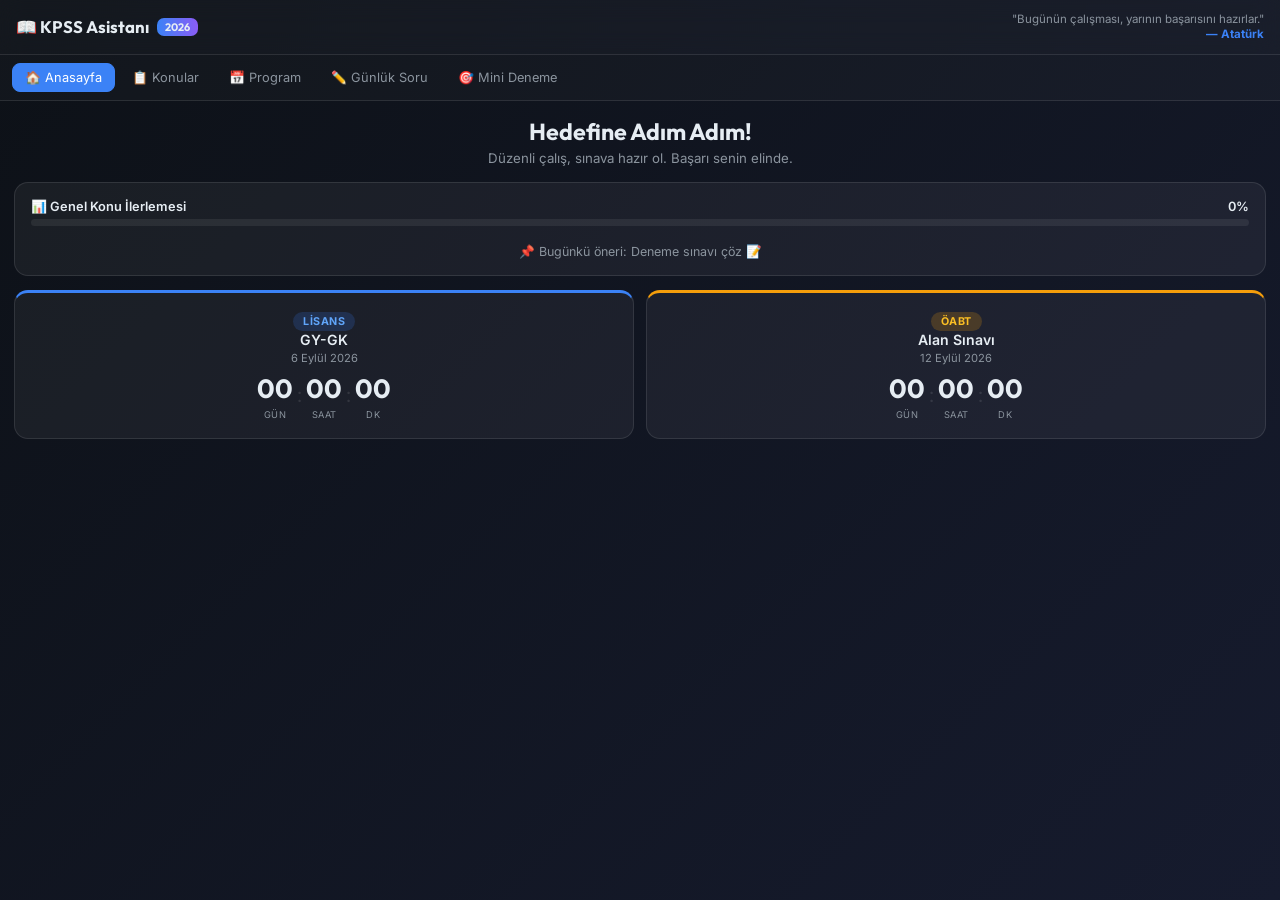
==== commit ab6dabc4: "Add files via upload" ====
--- a/kpss-asistan.html
+++ b/kpss-asistan.html
@@ -4,581 +4,563 @@
 <meta charset="UTF-8">
 <meta name="viewport" content="width=device-width, initial-scale=1.0, user-scalable=no">
 <title>KPSS Asistanı 2026</title>
-<meta name="description" content="2026 KPSS Lisans ve ÖABT çalışma planı, konu takibi ve soru pratiği.">
 <meta name="theme-color" content="#1a1f3a">
-<link rel="preconnect" href="https://fonts.googleapis.com">
 <link href="https://fonts.googleapis.com/css2?family=Inter:wght@400;500;600;700&family=Outfit:wght@600;700;800&display=swap" rel="stylesheet">
 <style>
-*, *::before, *::after { margin: 0; padding: 0; box-sizing: border-box; }
-:root {
-  --bg: #0d1117; --surface: rgba(255,255,255,0.05); --border: rgba(255,255,255,0.1);
-  --text: #e6edf3; --muted: #8b949e; --blue: #3b82f6; --purple: #8b5cf6;
-  --green: #10b981; --orange: #f59e0b; --red: #ef4444; --pink: #ec4899;
-}
-body { font-family: 'Inter', sans-serif; background: linear-gradient(135deg, #0d1117 0%, #161b2e 100%); color: var(--text); min-height: 100vh; overflow-x: hidden; }
-.header { padding: 14px 20px; background: rgba(255,255,255,0.03); border-bottom: 1px solid var(--border); display: flex; align-items: center; justify-content: space-between; position: sticky; top: 0; z-index: 100; backdrop-filter: blur(12px); }
-.logo { font-family: 'Outfit', sans-serif; font-size: 1.1rem; font-weight: 700; display: flex; align-items: center; gap: 8px; }
-.logo-badge { background: linear-gradient(90deg, var(--blue), var(--purple)); border-radius: 8px; padding: 2px 8px; font-size: 0.7rem; }
-.nav { display: flex; overflow-x: auto; gap: 4px; padding: 10px 14px; background: rgba(255,255,255,0.02); border-bottom: 1px solid var(--border); -webkit-overflow-scrolling: touch; scrollbar-width: none; }
-.nav::-webkit-scrollbar { display: none; }
-.nav-btn { flex-shrink: 0; background: transparent; border: 1px solid transparent; border-radius: 8px; color: var(--muted); font-family: 'Inter', sans-serif; font-size: 0.82rem; font-weight: 500; padding: 7px 13px; cursor: pointer; transition: all 0.2s; white-space: nowrap; -webkit-tap-highlight-color: transparent; touch-action: manipulation; }
-.nav-btn:active { opacity: 0.7; }
-.nav-btn.active { color: #fff; background: var(--blue); border-color: var(--blue); box-shadow: 0 2px 10px rgba(59,130,246,0.35); }
-.page { display: none; padding: 18px 14px; animation: fadeUp 0.3s ease; }
-.page.active { display: block; }
-@keyframes fadeUp { from { opacity:0; transform:translateY(6px); } to { opacity:1; transform:translateY(0); } }
-.card { background: var(--surface); border: 1px solid var(--border); border-radius: 14px; padding: 18px; margin-bottom: 14px; }
-h2.page-title { font-family: 'Outfit', sans-serif; font-size: 1.5rem; text-align: center; margin-bottom: 4px; }
-p.page-subtitle { color: var(--muted); text-align: center; font-size: 0.85rem; margin-bottom: 18px; }
-.progress-label { display: flex; justify-content: space-between; font-size: 0.82rem; font-weight: 600; margin-bottom: 6px; }
-.progress-bar { height: 8px; background: rgba(255,255,255,0.08); border-radius: 8px; overflow: hidden; margin-bottom: 20px; }
-.progress-fill { height: 100%; background: linear-gradient(90deg, var(--blue), var(--purple)); border-radius: 8px; transition: width 0.5s ease; }
-.tag { display: inline-block; padding: 3px 10px; border-radius: 20px; font-size: 0.68rem; font-weight: 700; letter-spacing: 0.5px; margin-bottom: 8px; background: rgba(59,130,246,0.18); color: #60a5fa; }
-.tag.orange { background: rgba(245,158,11,0.2); color: #fbbf24; }
-.tag.green { background: rgba(16,185,129,0.2); color: #34d399; }
-.countdown-grid { display: grid; grid-template-columns: 1fr 1fr; gap: 12px; }
-.countdown-card { background: var(--surface); border: 1px solid var(--border); border-radius: 14px; padding: 16px; text-align: center; }
-.countdown-card.blue { border-top: 3px solid var(--blue); }
-.countdown-card.orange { border-top: 3px solid var(--orange); }
-.countdown-card h3 { font-size: 0.9rem; font-weight: 600; margin-bottom: 4px; }
-.countdown-card .date { font-size: 0.72rem; color: var(--muted); margin-bottom: 12px; }
-.timer-row { display: flex; justify-content: center; gap: 4px; align-items: center; }
-.time-unit { text-align: center; }
-.time-num { font-family: 'Outfit', sans-serif; font-size: 1.7rem; font-weight: 700; line-height: 1; display: block; }
-.time-lbl { font-size: 0.6rem; color: var(--muted); text-transform: uppercase; letter-spacing: 0.5px; }
-.time-sep { font-size: 1.3rem; color: var(--border); margin-bottom: 10px; }
-.subject-card { background: var(--surface); border: 1px solid var(--border); border-radius: 12px; padding: 14px; margin-bottom: 12px; }
-.subject-head { display: flex; justify-content: space-between; align-items: center; margin-bottom: 8px; padding-bottom: 8px; border-bottom: 1px solid var(--border); }
-.subject-name { font-family: 'Outfit', sans-serif; font-size: 0.95rem; font-weight: 600; }
-.subject-count { font-size: 0.72rem; background: rgba(255,255,255,0.08); padding: 2px 8px; border-radius: 10px; font-weight: 600; }
-.subject-progress-bar { height: 3px; background: rgba(255,255,255,0.06); border-radius: 3px; overflow: hidden; margin-bottom: 10px; }
-.subject-progress-fill { height: 100%; transition: width 0.4s; }
-.topic-item { display: flex; align-items: center; gap: 10px; padding: 7px 4px; border-radius: 8px; cursor: pointer; transition: background 0.15s; -webkit-tap-highlight-color: transparent; touch-action: manipulation; }
-.topic-item:active { background: rgba(255,255,255,0.06); }
-.topic-item span { font-size: 0.85rem; user-select: none; flex: 1; }
-.custom-check { width: 20px; height: 20px; min-width: 20px; border: 2px solid var(--muted); border-radius: 6px; display: flex; align-items: center; justify-content: center; transition: all 0.2s; font-size: 11px; font-weight: 700; color: white; }
-.topic-item.done .custom-check { background: var(--blue); border-color: var(--blue); }
-.topic-item.done span { color: var(--muted); text-decoration: line-through; }
-.day-card { background: var(--surface); border: 1px solid var(--border); border-radius: 12px; padding: 13px; margin-bottom: 10px; }
-.day-name { font-family: 'Outfit', sans-serif; font-weight: 700; font-size: 0.95rem; margin-bottom: 8px; padding-bottom: 7px; border-bottom: 1px solid var(--border); }
-.day-tasks { display: flex; flex-direction: column; gap: 5px; }
-.task-pill { padding: 7px 11px; border-radius: 8px; font-size: 0.8rem; font-weight: 500; background: rgba(255,255,255,0.03); border: 1px solid var(--border); border-left-width: 3px; }
-/* Quiz */
-.quiz-info-bar { display: flex; justify-content: space-between; align-items: center; margin-bottom: 14px; }
-.quiz-day-label { font-size: 0.8rem; color: var(--muted); }
-.quiz-score-display { font-weight: 700; font-size: 0.85rem; background: rgba(255,255,255,0.07); padding: 5px 12px; border-radius: 20px; }
-.quiz-question-box { font-family: 'Outfit', sans-serif; font-size: 1.05rem; line-height: 1.6; margin-bottom: 18px; font-weight: 500; }
-.quiz-options { display: flex; flex-direction: column; gap: 9px; margin-bottom: 14px; }
-.option-btn { width: 100%; background: rgba(255,255,255,0.03); border: 1px solid var(--border); border-radius: 11px; color: var(--text); font-family: 'Inter', sans-serif; font-size: 0.87rem; padding: 13px 15px; text-align: left; cursor: pointer; display: flex; align-items: center; gap: 11px; transition: all 0.18s; -webkit-tap-highlight-color: transparent; touch-action: manipulation; }
-.option-btn:active:not(:disabled) { transform: scale(0.98); }
-.option-btn:not(:disabled):hover { background: rgba(255,255,255,0.07); }
-.option-btn.correct { background: rgba(16,185,129,0.14); border-color: var(--green); }
-.option-btn.wrong { background: rgba(239,68,68,0.14); border-color: var(--red); opacity: 0.8; }
-.option-btn:disabled { cursor: not-allowed; }
-.opt-letter { width: 28px; height: 28px; min-width: 28px; border-radius: 7px; background: rgba(255,255,255,0.1); display: flex; align-items: center; justify-content: center; font-weight: 700; font-size: 0.8rem; }
-.option-btn.correct .opt-letter { background: var(--green); }
-.option-btn.wrong .opt-letter { background: var(--red); }
-.feedback-box { display: none; border-radius: 11px; padding: 13px 15px; margin-bottom: 12px; border-left: 4px solid var(--blue); background: rgba(255,255,255,0.04); font-size: 0.85rem; line-height: 1.6; }
-.feedback-box.show { display: block; animation: fadeUp 0.3s ease; }
-.feedback-box.success { border-color: var(--green); }
-.feedback-box.fail { border-color: var(--red); }
-.feedback-title { font-weight: 700; margin-bottom: 4px; font-size: 0.92rem; }
-.btn-next { width: 100%; padding: 13px; background: linear-gradient(135deg, var(--blue), var(--purple)); color: white; border: none; border-radius: 11px; font-family: 'Outfit', sans-serif; font-size: 0.97rem; font-weight: 700; cursor: pointer; display: none; transition: opacity 0.2s, transform 0.15s; -webkit-tap-highlight-color: transparent; touch-action: manipulation; }
-.btn-next:active { transform: scale(0.97); }
-.quiz-end-box { text-align: center; padding: 16px 0; }
-.score-big { font-family: 'Outfit', sans-serif; font-size: 2.8rem; font-weight: 800; color: var(--blue); }
-.quiz-end-box p { color: var(--muted); margin: 8px 0 18px; font-size: 0.9rem; }
-.btn-restart { padding: 11px 26px; background: var(--blue); color: white; border: none; border-radius: 10px; font-family: 'Outfit', sans-serif; font-size: 0.95rem; font-weight: 700; cursor: pointer; -webkit-tap-highlight-color: transparent; touch-action: manipulation; }
+*,*::before,*::after{margin:0;padding:0;box-sizing:border-box}
+:root{--bg:#0d1117;--surface:rgba(255,255,255,0.05);--border:rgba(255,255,255,0.1);--text:#e6edf3;--muted:#8b949e;--blue:#3b82f6;--purple:#8b5cf6;--green:#10b981;--orange:#f59e0b;--red:#ef4444}
+body{font-family:'Inter',sans-serif;background:linear-gradient(135deg,#0d1117,#161b2e);color:var(--text);min-height:100vh;overflow-x:hidden}
+.hdr{padding:12px 16px;background:rgba(255,255,255,0.03);border-bottom:1px solid var(--border);position:sticky;top:0;z-index:100;backdrop-filter:blur(12px);display:flex;justify-content:space-between;align-items:center}
+.logo{font-family:'Outfit',sans-serif;font-size:1.05rem;font-weight:700;display:flex;align-items:center;gap:8px}
+.badge{background:linear-gradient(90deg,var(--blue),var(--purple));border-radius:7px;padding:2px 8px;font-size:0.68rem}
+.quote-strip{font-size:0.72rem;color:var(--muted);max-width:55%;text-align:right;line-height:1.3}
+.nav{display:flex;overflow-x:auto;gap:4px;padding:8px 12px;background:rgba(255,255,255,0.02);border-bottom:1px solid var(--border);scrollbar-width:none}
+.nav::-webkit-scrollbar{display:none}
+.nbtn{flex-shrink:0;background:transparent;border:1px solid transparent;border-radius:8px;color:var(--muted);font-family:'Inter',sans-serif;font-size:0.8rem;padding:6px 12px;cursor:pointer;transition:all .2s;white-space:nowrap;-webkit-tap-highlight-color:transparent;touch-action:manipulation}
+.nbtn.active{color:#fff;background:var(--blue);border-color:var(--blue)}
+.page{display:none;padding:16px 14px;animation:fu .3s ease}
+.page.active{display:block}
+@keyframes fu{from{opacity:0;transform:translateY(6px)}to{opacity:1;transform:none}}
+.card{background:var(--surface);border:1px solid var(--border);border-radius:14px;padding:16px;margin-bottom:14px}
+h2.pt{font-family:'Outfit',sans-serif;font-size:1.45rem;text-align:center;margin-bottom:4px}
+p.ps{color:var(--muted);text-align:center;font-size:0.83rem;margin-bottom:16px}
+.tag{display:inline-block;padding:3px 10px;border-radius:20px;font-size:0.67rem;font-weight:700;letter-spacing:.5px;background:rgba(59,130,246,.18);color:#60a5fa}
+.tag.o{background:rgba(245,158,11,.2);color:#fbbf24}
+.tag.g{background:rgba(16,185,129,.2);color:#34d399}
+.tag.r{background:rgba(239,68,68,.2);color:#f87171}
+/* countdown */
+.cdg{display:grid;grid-template-columns:1fr 1fr;gap:12px}
+.cdc{background:var(--surface);border:1px solid var(--border);border-radius:14px;padding:16px;text-align:center}
+.cdc.b{border-top:3px solid var(--blue)}.cdc.o{border-top:3px solid var(--orange)}
+.cdc h3{font-size:.88rem;font-weight:600;margin-bottom:3px}.cdc .dt{font-size:.7rem;color:var(--muted);margin-bottom:11px}
+.tr{display:flex;justify-content:center;gap:4px;align-items:center}
+.tu{text-align:center}.tnum{font-family:'Outfit',sans-serif;font-size:1.65rem;font-weight:700;line-height:1;display:block}
+.tlbl{font-size:.58rem;color:var(--muted);text-transform:uppercase;letter-spacing:.5px}
+.tsep{font-size:1.2rem;color:var(--border);margin-bottom:9px}
+/* progress */
+.plbl{display:flex;justify-content:space-between;font-size:.8rem;font-weight:600;margin-bottom:5px}
+.pb{height:7px;background:rgba(255,255,255,.07);border-radius:7px;overflow:hidden;margin-bottom:18px}
+.pf{height:100%;background:linear-gradient(90deg,var(--blue),var(--purple));border-radius:7px;transition:width .5s}
+/* topics */
+.sc{background:var(--surface);border:1px solid var(--border);border-radius:12px;padding:13px;margin-bottom:11px}
+.sh{display:flex;justify-content:space-between;align-items:center;margin-bottom:7px;padding-bottom:7px;border-bottom:1px solid var(--border)}
+.sn{font-family:'Outfit',sans-serif;font-size:.92rem;font-weight:600}
+.scnt{font-size:.7rem;background:rgba(255,255,255,.08);padding:2px 8px;border-radius:10px;font-weight:600}
+.spb{height:3px;background:rgba(255,255,255,.05);border-radius:3px;overflow:hidden;margin-bottom:9px}
+.spf{height:100%;transition:width .4s}
+.ti{display:flex;align-items:center;gap:9px;padding:6px 3px;border-radius:7px;cursor:pointer;-webkit-tap-highlight-color:transparent;touch-action:manipulation}
+.ti span{font-size:.83rem;user-select:none;flex:1}
+.ck{width:19px;height:19px;min-width:19px;border:2px solid var(--muted);border-radius:5px;display:flex;align-items:center;justify-content:center;transition:all .2s;font-size:10px;font-weight:700;color:#fff}
+.ti.done .ck{background:var(--blue);border-color:var(--blue)}.ti.done span{color:var(--muted);text-decoration:line-through}
+/* planner */
+.dc{background:var(--surface);border:1px solid var(--border);border-radius:12px;padding:12px;margin-bottom:9px}
+.dn{font-family:'Outfit',sans-serif;font-weight:700;font-size:.9rem;margin-bottom:7px;padding-bottom:6px;border-bottom:1px solid var(--border)}
+.dt2{display:flex;flex-direction:column;gap:5px}
+.tp{padding:7px 11px;border-radius:7px;font-size:.79rem;font-weight:500;background:rgba(255,255,255,.03);border:1px solid var(--border);border-left-width:3px}
+/* quiz */
+.qib{display:flex;justify-content:space-between;align-items:center;margin-bottom:12px}
+.qsd{font-weight:700;font-size:.83rem;background:rgba(255,255,255,.07);padding:5px 11px;border-radius:20px}
+.qtxt{font-family:'Outfit',sans-serif;font-size:1.03rem;line-height:1.6;margin-bottom:16px;font-weight:500}
+.qopts{display:flex;flex-direction:column;gap:8px;margin-bottom:13px}
+.obtn{width:100%;background:rgba(255,255,255,.03);border:1px solid var(--border);border-radius:10px;color:var(--text);font-family:'Inter',sans-serif;font-size:.85rem;padding:12px 14px;text-align:left;cursor:pointer;display:flex;align-items:center;gap:10px;transition:all .18s;-webkit-tap-highlight-color:transparent;touch-action:manipulation}
+.obtn:active:not(:disabled){transform:scale(.98)}.obtn:not(:disabled):hover{background:rgba(255,255,255,.07)}
+.obtn.correct{background:rgba(16,185,129,.14);border-color:var(--green)}.obtn.wrong{background:rgba(239,68,68,.14);border-color:var(--red);opacity:.8}
+.obtn:disabled{cursor:not-allowed}
+.ol{width:27px;height:27px;min-width:27px;border-radius:7px;background:rgba(255,255,255,.1);display:flex;align-items:center;justify-content:center;font-weight:700;font-size:.78rem}
+.obtn.correct .ol{background:var(--green)}.obtn.wrong .ol{background:var(--red)}
+.fb{display:none;border-radius:10px;padding:12px 14px;margin-bottom:11px;border-left:4px solid var(--blue);background:rgba(255,255,255,.04);font-size:.83rem;line-height:1.6}
+.fb.show{display:block;animation:fu .3s ease}.fb.ok{border-color:var(--green)}.fb.err{border-color:var(--red)}
+.fbt{font-weight:700;margin-bottom:3px;font-size:.9rem}
+.bnxt{width:100%;padding:12px;background:linear-gradient(135deg,var(--blue),var(--purple));color:#fff;border:none;border-radius:10px;font-family:'Outfit',sans-serif;font-size:.93rem;font-weight:700;cursor:pointer;display:none;touch-action:manipulation}
+.bnxt:active{transform:scale(.97)}
+.qend{text-align:center;padding:14px 0}
+.sbig{font-family:'Outfit',sans-serif;font-size:2.7rem;font-weight:800;color:var(--blue)}
+.brs{padding:10px 24px;background:var(--blue);color:#fff;border:none;border-radius:9px;font-family:'Outfit',sans-serif;font-size:.92rem;font-weight:700;cursor:pointer;touch-action:manipulation}
+/* deneme */
+.dstep{margin-bottom:14px}
+.dsub-row{display:flex;justify-content:space-between;align-items:center;padding:10px 14px;background:rgba(255,255,255,.03);border:1px solid var(--border);border-radius:10px;margin-bottom:7px}
+.dsub-lbl{font-family:'Outfit',sans-serif;font-size:.9rem;font-weight:600}
+.dsub-cnt{font-size:.78rem;color:var(--muted)}
+.dscore-grid{display:grid;grid-template-columns:1fr 1fr;gap:10px;margin-bottom:14px}
+.dscore-card{background:var(--surface);border:1px solid var(--border);border-radius:12px;padding:14px;text-align:center}
+.dscore-num{font-family:'Outfit',sans-serif;font-size:2rem;font-weight:800}
+.dscore-lbl{font-size:.72rem;color:var(--muted);margin-top:3px}
+.ai-box{background:rgba(59,130,246,.08);border:1px solid rgba(59,130,246,.25);border-radius:12px;padding:16px;margin-bottom:14px}
+.ai-title{font-family:'Outfit',sans-serif;font-size:1rem;font-weight:700;margin-bottom:10px;display:flex;align-items:center;gap:6px}
+.ai-line{font-size:.83rem;line-height:1.7;padding:4px 0;border-bottom:1px solid rgba(255,255,255,.06)}
+.ai-line:last-child{border:none}
+.sub-result{display:flex;justify-content:space-between;align-items:center;padding:8px 12px;border-radius:8px;margin-bottom:6px;background:rgba(255,255,255,.03)}
+.sub-result.good{border-left:3px solid var(--green)}.sub-result.mid{border-left:3px solid var(--orange)}.sub-result.bad{border-left:3px solid var(--red)}
 </style>
 </head>
 <body>
-<div class="header">
-  <div class="logo">📖 KPSS Asistanı <span class="logo-badge">2026</span></div>
-  <span style="font-size:0.75rem;color:var(--muted)" id="header-date"></span>
+<div class="hdr">
+  <div class="logo">📖 KPSS Asistanı <span class="badge">2026</span></div>
+  <div class="quote-strip" id="daily-quote"></div>
 </div>
 <nav class="nav" id="mainNav">
-  <button class="nav-btn active" data-page="dashboard">🏠 Anasayfa</button>
-  <button class="nav-btn" data-page="topics">📋 Konular</button>
-  <button class="nav-btn" data-page="planner">📅 Program</button>
-  <button class="nav-btn" data-page="quiz">✏️ Soru Çöz</button>
+  <button class="nbtn active" data-page="dashboard">🏠 Anasayfa</button>
+  <button class="nbtn" data-page="topics">📋 Konular</button>
+  <button class="nbtn" data-page="planner">📅 Program</button>
+  <button class="nbtn" data-page="quiz">✏️ Günlük Soru</button>
+  <button class="nbtn" data-page="deneme">🎯 Mini Deneme</button>
 </nav>
 
 <!-- DASHBOARD -->
 <div class="page active" id="page-dashboard">
-  <h2 class="page-title">Hedefine Adım Adım!</h2>
-  <p class="page-subtitle">Düzenli çalış, sınava hazır ol.</p>
+  <h2 class="pt">Hedefine Adım Adım!</h2>
+  <p class="ps">Düzenli çalış, sınava hazır ol. Başarı senin elinde.</p>
   <div class="card">
-    <div class="progress-label"><span>📊 Genel Konu İlerlemesi</span><span id="total-percent">0%</span></div>
-    <div class="progress-bar"><div class="progress-fill" id="total-fill" style="width:0%"></div></div>
-    <div style="text-align:center;font-size:0.8rem;color:var(--muted)" id="today-topic">Bugünkü odak yükleniyor...</div>
-  </div>
-  <div class="countdown-grid">
-    <div class="countdown-card blue">
-      <span class="tag">LİSANS</span>
-      <h3>GY - GK</h3><div class="date">6 Eylül 2026</div>
-      <div class="timer-row">
-        <div class="time-unit"><span class="time-num" id="d1">--</span><span class="time-lbl">Gün</span></div>
-        <div class="time-sep">:</div>
-        <div class="time-unit"><span class="time-num" id="h1">--</span><span class="time-lbl">Saat</span></div>
-        <div class="time-sep">:</div>
-        <div class="time-unit"><span class="time-num" id="m1">--</span><span class="time-lbl">Dk</span></div>
-      </div>
-    </div>
-    <div class="countdown-card orange">
-      <span class="tag orange">ÖABT</span>
-      <h3>Alan Sınavı</h3><div class="date">12 Eylül 2026</div>
-      <div class="timer-row">
-        <div class="time-unit"><span class="time-num" id="d2">--</span><span class="time-lbl">Gün</span></div>
-        <div class="time-sep">:</div>
-        <div class="time-unit"><span class="time-num" id="h2">--</span><span class="time-lbl">Saat</span></div>
-        <div class="time-sep">:</div>
-        <div class="time-unit"><span class="time-num" id="m2">--</span><span class="time-lbl">Dk</span></div>
-      </div>
+    <div class="plbl"><span>📊 Genel Konu İlerlemesi</span><span id="tot-pct">0%</span></div>
+    <div class="pb"><div class="pf" id="tot-fill" style="width:0%"></div></div>
+    <div style="font-size:.78rem;color:var(--muted);text-align:center" id="today-tip"></div>
+  </div>
+  <div class="cdg">
+    <div class="cdc b"><span class="tag">LİSANS</span><h3>GY-GK</h3><div class="dt">6 Eylül 2026</div>
+      <div class="tr"><div class="tu"><span class="tnum" id="d1">--</span><span class="tlbl">Gün</span></div><div class="tsep">:</div><div class="tu"><span class="tnum" id="h1">--</span><span class="tlbl">Saat</span></div><div class="tsep">:</div><div class="tu"><span class="tnum" id="m1">--</span><span class="tlbl">Dk</span></div></div>
+    </div>
+    <div class="cdc o"><span class="tag o">ÖABT</span><h3>Alan Sınavı</h3><div class="dt">12 Eylül 2026</div>
+      <div class="tr"><div class="tu"><span class="tnum" id="d2">--</span><span class="tlbl">Gün</span></div><div class="tsep">:</div><div class="tu"><span class="tnum" id="h2">--</span><span class="tlbl">Saat</span></div><div class="tsep">:</div><div class="tu"><span class="tnum" id="m2">--</span><span class="tlbl">Dk</span></div></div>
     </div>
   </div>
 </div>
 
 <!-- TOPICS -->
 <div class="page" id="page-topics">
-  <h2 class="page-title">Konu Takibi</h2>
-  <p class="page-subtitle">Tamamladığın konuları işaretle. Kaydedilir.</p>
+  <h2 class="pt">Konu Takibi</h2><p class="ps">Tamamladığın konuları işaretle. Kaydedilir.</p>
   <div id="topic-list"></div>
 </div>
 
 <!-- PLANNER -->
 <div class="page" id="page-planner">
-  <h2 class="page-title">Haftalık Program</h2>
-  <p class="page-subtitle">ÖABT ağırlıklı, GY-GK destekli.</p>
+  <h2 class="pt">Haftalık Program</h2><p class="ps">ÖABT ağırlıklı, GY-GK destekli.</p>
   <div id="planner-list"></div>
 </div>
 
-<!-- QUIZ -->
+<!-- DAILY QUIZ -->
 <div class="page" id="page-quiz">
-  <h2 class="page-title">Soru Pratiği</h2>
-  <p class="page-subtitle" id="quiz-subtitle">Bugüne özel sorular yükleniyor...</p>
+  <h2 class="pt">Günlük Soru</h2><p class="ps" id="quiz-sub">Bugüne özel sorular yükleniyor...</p>
   <div class="card" id="quiz-box">
-    <div class="quiz-info-bar">
-      <span class="tag" id="q-category">-</span>
-      <span class="quiz-score-display">Skor: <span id="q-score">0</span></span>
-    </div>
-    <div style="font-size:0.72rem;color:var(--muted);margin-bottom:12px" id="q-counter"></div>
-    <div class="quiz-question-box" id="q-text">Soru yükleniyor...</div>
-    <div class="quiz-options" id="q-options"></div>
-    <div class="feedback-box" id="q-feedback">
-      <div class="feedback-title" id="q-feedback-title"></div>
-      <div id="q-feedback-text"></div>
-    </div>
-    <button class="btn-next" id="btn-next">Sonraki Soru →</button>
+    <div class="qib"><span class="tag" id="q-cat">-</span><span class="qsd">Skor: <span id="q-sc">0</span></span></div>
+    <div style="font-size:.7rem;color:var(--muted);margin-bottom:10px" id="q-cnt"></div>
+    <div class="qtxt" id="q-txt">Yükleniyor...</div>
+    <div class="qopts" id="q-opts"></div>
+    <div class="fb" id="q-fb"><div class="fbt" id="q-fbt"></div><div id="q-fbtx"></div></div>
+    <button class="bnxt" id="btn-nxt">Sonraki →</button>
   </div>
   <div class="card" id="quiz-end" style="display:none">
-    <div class="quiz-end-box">
-      <div style="font-size:2.5rem">🎉</div>
-      <div class="score-big" id="end-score"></div>
-      <p id="end-msg"></p>
-      <button class="btn-restart" id="btn-restart">Tekrar Başla</button>
-    </div>
+    <div class="qend"><div style="font-size:2.5rem">🎉</div><div class="sbig" id="end-sc"></div><p id="end-msg" style="color:var(--muted);margin:8px 0 18px;font-size:.88rem"></p><button class="brs" id="btn-rs">Tekrar Başla</button></div>
   </div>
 </div>
 
+<!-- MINI DENEME -->
+<div class="page" id="page-deneme">
+  <h2 class="pt">Mini Deneme</h2><p class="ps">Gerçek KPSS dağılımına göre 30 soruluk öğretmen denemesi.</p>
+
+  <!-- Bilgi -->
+  <div class="card" id="den-info">
+    <div style="margin-bottom:12px">
+      <div style="font-family:'Outfit',sans-serif;font-size:.95rem;font-weight:700;margin-bottom:8px">📋 Deneme Yapısı</div>
+      <div class="dsub-row"><span class="dsub-lbl">🟦 GY-GK Bölümü</span><span class="dsub-cnt">20 soru</span></div>
+      <div style="padding-left:12px">
+        <div class="dsub-row"><span class="dsub-lbl">📚 Türkçe</span><span class="dsub-cnt">5 soru</span></div>
+        <div class="dsub-row"><span class="dsub-lbl">➗ Matematik</span><span class="dsub-cnt">5 soru</span></div>
+        <div class="dsub-row"><span class="dsub-lbl">🏺 Tarih</span><span class="dsub-cnt">4 soru</span></div>
+        <div class="dsub-row"><span class="dsub-lbl">🌍 Coğrafya</span><span class="dsub-cnt">3 soru</span></div>
+        <div class="dsub-row"><span class="dsub-lbl">⚖️ Vatandaşlık</span><span class="dsub-cnt">2 soru</span></div>
+        <div class="dsub-row"><span class="dsub-lbl">📰 Güncel</span><span class="dsub-cnt">1 soru</span></div>
+      </div>
+      <div class="dsub-row" style="margin-top:6px"><span class="dsub-lbl">🟧 ÖABT Bölümü</span><span class="dsub-cnt">10 soru</span></div>
+      <div style="padding-left:12px">
+        <div class="dsub-row"><span class="dsub-lbl">📐 Geometri + Sayılar</span><span class="dsub-cnt">4 soru</span></div>
+        <div class="dsub-row"><span class="dsub-lbl">📈 Analiz + Cebir</span><span class="dsub-cnt">4 soru</span></div>
+        <div class="dsub-row"><span class="dsub-lbl">👨‍🏫 Alan Eğitimi</span><span class="dsub-cnt">2 soru</span></div>
+      </div>
+    </div>
+    <div style="font-size:.78rem;color:var(--muted);margin-bottom:14px">Net = Doğru − (Yanlış × 0.25)&nbsp;|&nbsp;Boşlar sayılmaz</div>
+    <button class="bnxt" style="display:block" id="btn-start-den">Denemeyi Başlat 🚀</button>
+  </div>
+
+  <!-- Soru Alanı -->
+  <div class="card" id="den-box" style="display:none">
+    <div class="qib">
+      <span class="tag" id="den-cat">-</span>
+      <span class="qsd" id="den-cnt">-</span>
+    </div>
+    <div class="qtxt" id="den-txt"></div>
+    <div class="qopts" id="den-opts"></div>
+    <div class="fb" id="den-fb"><div class="fbt" id="den-fbt"></div><div id="den-fbtx"></div></div>
+    <button class="bnxt" id="btn-den-nxt">Sonraki →</button>
+    <button class="bnxt" id="btn-den-skip" style="background:rgba(255,255,255,.08);margin-top:8px;color:var(--muted)">Boş Bırak →</button>
+  </div>
+
+  <!-- Sonuç -->
+  <div id="den-result" style="display:none">
+    <div class="card">
+      <div style="text-align:center;margin-bottom:16px">
+        <div style="font-size:2rem;margin-bottom:6px">📊</div>
+        <div style="font-family:'Outfit',sans-serif;font-size:1.2rem;font-weight:700">Deneme Sonucu</div>
+      </div>
+      <div class="dscore-grid">
+        <div class="dscore-card"><div class="dscore-num" id="res-dogru" style="color:var(--green)"></div><div class="dscore-lbl">Doğru</div></div>
+        <div class="dscore-card"><div class="dscore-num" id="res-yanlis" style="color:var(--red)"></div><div class="dscore-lbl">Yanlış</div></div>
+        <div class="dscore-card"><div class="dscore-num" id="res-bos" style="color:var(--muted)"></div><div class="dscore-lbl">Boş</div></div>
+        <div class="dscore-card"><div class="dscore-num" id="res-net" style="color:var(--blue)"></div><div class="dscore-lbl">Net</div></div>
+      </div>
+      <div style="display:grid;grid-template-columns:1fr 1fr;gap:10px;margin-bottom:14px">
+        <div class="dscore-card"><div class="dscore-num" id="res-gygk" style="color:var(--purple);font-size:1.5rem"></div><div class="dscore-lbl">GY-GK Tahmini Puan</div></div>
+        <div class="dscore-card"><div class="dscore-num" id="res-oabt" style="color:var(--orange);font-size:1.5rem"></div><div class="dscore-lbl">ÖABT Tahmini Puan</div></div>
+      </div>
+    </div>
+    <div class="card">
+      <div style="margin-bottom:12px">
+        <div style="font-family:'Outfit',sans-serif;font-size:.95rem;font-weight:700;margin-bottom:10px">Konu Bazlı Sonuçlar</div>
+        <div id="sub-results"></div>
+      </div>
+    </div>
+    <div class="ai-box">
+      <div class="ai-title">🤖 Yapay Zeka Analizi</div>
+      <div id="ai-analysis"></div>
+    </div>
+    <button class="brs" style="width:100%;padding:12px" id="btn-den-restart">Yeni Deneme 🔄</button>
+  </div>
+</div>
+
 <script>
-// ============================================================
-// SORU BANKASI - Günlük rotasyonlu 40 soru
-// ============================================================
-var ALL_QUESTIONS = [
-  // ---- TARÍH (8 soru) ----
-  { cat:'GY-GK | Tarih', day:[0,3],
-    q:'Osmanlı\'da padişahın mutlak otoritesini ilk kez sınırlandıran belge hangisidir?',
-    opts:['Sened-i İttifak','Tanzimat Fermanı','Islahat Fermanı','Kanuni Esasi','Teşkilat-ı Esasiye'], ans:0,
-    exp:'Sened-i İttifak (1808), padişahın yetkilerini kısıtlayan ilk belgedir. II. Mahmut ile Ayanlar arasında imzalanmıştır.' },
-  { cat:'GY-GK | Tarih', day:[1,4],
-    q:'Kurtuluş Savaşı\'nda ilk düzenli ordu cephesi hangisidir?',
-    opts:['Batı Cephesi','Güney Cephesi','Doğu Cephesi','Merkez Cephesi','Kuzey Cephesi'], ans:2,
-    exp:'Doğu Cephesi (Kazım Karabekir) ilk düzenli ordu cephesidir. Eylül-Kasım 1920\'deki Ermeni Savaşı\'nda zafer kazanılmıştır.' },
-  { cat:'GY-GK | Tarih', day:[2,5],
-    q:'Misak-ı Milli kararları hangi meclis tarafından alınmıştır?',
-    opts:['TBMM','Son Osmanlı Mebusan Meclisi','Danıştay','Divan-ı Hümayun','Şura-yı Devlet'], ans:1,
-    exp:'Misak-ı Milli (Ocak 1920), İstanbul\'daki son Osmanlı Mebusan Meclisi tarafından kabul edilmiştir.' },
-  { cat:'GY-GK | Tarih', day:[0,6],
-    q:'Atatürk\'ün "Nutuk" adlı eseri hangi tarihler arasındaki olayları anlatır?',
-    opts:['1919-1927','1918-1923','1920-1930','1923-1938','1915-1920'], ans:0,
-    exp:'Nutuk, 1919-1927 yılları arasındaki olayları kapsar ve 1927\'deki CHP Kurultayı\'nda okunmuştur.' },
-  { cat:'GY-GK | Tarih', day:[1,3],
-    q:'Lozan Antlaşması\'nda Türkiye\'ye bırakılan adaların en büyüğü hangisidir?',
-    opts:['Bozcaada','Gökçeada','Meis','Rodos','Samos'], ans:1,
-    exp:'Gökçeada (İmroz), Lozan\'da Türkiye\'ye bırakılan en büyük adadır.' },
-  { cat:'GY-GK | Tarih', day:[2,4],
-    q:'Osmanlı\'da ilk anayasa olan Kanun-i Esasi hangi yılda ilan edildi?',
-    opts:['1856','1876','1889','1908','1839'], ans:1,
-    exp:'Kanun-i Esasi 1876\'da II. Abdülhamit döneminde ilan edilmiş, Osmanlı\'nın ilk anayasasıdır.' },
-  { cat:'GY-GK | Tarih', day:[5,0],
-    q:'Anadolu\'da Türk varlığını kalıcı hâle getiren savaş hangisidir?',
-    opts:['Pasinler','Malazgirt','Miryokefalon','Kösedağ','Haçova'], ans:1,
-    exp:'1071 Malazgirt Savaşı, Anadolu\'nun Türklere kapısını açan ve Türk varlığını kalıcı hale getiren savaştır.' },
-  { cat:'GY-GK | Tarih', day:[6,2],
-    q:'Kapitülasyonlar hangi antlaşmayla tamamen kaldırılmıştır?',
-    opts:['Mondros','Sevr','Lozan','Mudanya','Ankara'], ans:2,
-    exp:'Kapitülasyonlar 1923 Lozan Antlaşması ile tamamen kaldırılmış ve Türkiye tam bağımsızlığını kazanmıştır.' },
-
-  // ---- COĞRAFYA (6 soru) ----
-  { cat:'GY-GK | Coğrafya', day:[0,4],
-    q:'Türkiye\'de tektonik kökenli olmayan göl hangisidir?',
-    opts:['İznik Gölü','Tuz Gölü','Sapanca Gölü','Meke Tuzlası','Burdur Gölü'], ans:3,
-    exp:'Meke Tuzlası volkanik (maar) gölüdür. Tuz, Sapanca, İznik ve Burdur tektonik kökenlidir.' },
-  { cat:'GY-GK | Coğrafya', day:[1,5],
-    q:'Türkiye\'de en fazla yağış hangi bölgede görülür?',
-    opts:['Karadeniz','Ege','Akdeniz','Marmara','İç Anadolu'], ans:0,
-    exp:'Doğu Karadeniz (Rize) yıllık 2500mm ile Türkiye\'nin en yağışlı bölgesidir.' },
-  { cat:'GY-GK | Coğrafya', day:[2,6],
-    q:'Türkiye\'nin yüzölçümü bakımından en büyük gölü hangisidir?',
-    opts:['Van Gölü','Tuz Gölü','Beyşehir','Eğirdir','İznik'], ans:0,
-    exp:'Van Gölü yaklaşık 3755 km² ile Türkiye\'nin en büyük gölüdür. Bir soda gölüdür.' },
-  { cat:'GY-GK | Coğrafya', day:[3,0],
-    q:'Türkiye\'nin en uzun nehri hangisidir?',
-    opts:['Fırat','Dicle','Kızılırmak','Sakarya','Yeşilırmak'], ans:2,
-    exp:'Kızılırmak ~1355 km ile Türkiye\'nin en uzun nehridir. Tamamı Türkiye sınırları içinde akar.' },
-  { cat:'GY-GK | Coğrafya', day:[4,1],
-    q:'Türkiye\'de en yüksek dağ hangisidir?',
-    opts:['Erciyes','Süphan','Ağrı','Cilo','Uludağ'], ans:2,
-    exp:'Ağrı Dağı 5137 m ile Türkiye\'nin ve Yakın Doğu\'nun en yüksek dağıdır.' },
-  { cat:'GY-GK | Coğrafya', day:[5,2],
-    q:'Türkiye\'de en fazla hangi tarım ürünü üretilir (alan bakımından)?',
-    opts:['Buğday','Arpa','Mısır','Pamuk','Tütün'], ans:0,
-    exp:'Buğday, Türkiye\'nin hem üretim miktarı hem de ekim alanı bakımından en önemli tarım ürünüdür.' },
-
-  // ---- VATANDAŞLIK (5 soru) ----
-  { cat:'GY-GK | Vatandaşlık', day:[0,5],
-    q:'1982 Anayasası\'na göre savaş ilanına kim karar verir?',
-    opts:['Cumhurbaşkanı','TBMM','Milli Güvenlik Kurulu','Genelkurmay','Bakanlar Kurulu'], ans:1,
-    exp:'1982 Anayasası 92. Madde: Savaş ilanına karar verme yetkisi doğrudan TBMM\'ye aittir.' },
-  { cat:'GY-GK | Vatandaşlık', day:[1,6],
-    q:'Anayasaya göre Cumhurbaşkanı kaç yıl için seçilir?',
-    opts:['4 yıl','5 yıl','6 yıl','7 yıl','3 yıl'], ans:1,
-    exp:'1982 Anayasası\'na göre Cumhurbaşkanı 5 yıl için seçilir ve en fazla 2 dönem görev yapabilir.' },
-  { cat:'GY-GK | Vatandaşlık', day:[2,0],
-    q:'Temel hak ve özgürlükler hangi durumlarda kısıtlanabilir?',
-    opts:['Her zaman','Yalnız savaşta','Olağanüstü hâlde ve kanunla','Kanun çıkmadan','Hiçbir zaman'], ans:2,
-    exp:'Anayasanın 13. maddesi: Temel hak ve özgürlükler yalnızca olağanüstü hâllerde ve kanunla sınırlandırılabilir.' },
-  { cat:'GY-GK | Vatandaşlık', day:[3,1],
-    q:'TBMM kaç milletvekilinden oluşur?',
-    opts:['450','500','550','600','650'], ans:3,
-    exp:'2017 Anayasa değişikliğiyle TBMM üye sayısı 550\'den 600\'e çıkarılmıştır.' },
-  { cat:'GY-GK | Vatandaşlık', day:[4,2],
-    q:'Türkiye Cumhuriyeti\'nin başkenti Anayasa\'da hangi maddede belirtilmiştir?',
-    opts:['Madde 1','Madde 2','Madde 3','Madde 4','Madde 5'], ans:2,
-    exp:'Anayasa\'nın 3. maddesi: "Türkiye Devleti\'nin başkenti Ankara\'dır." hükmünü içerir.' },
-
-  // ---- MATEMATİK (6 soru) ----
-  { cat:'GY-GK | Matematik', day:[0,3],
-    q:'Bir satıcı %40\'ını %20 kârla, kalanın %50\'sini %10 zararla, geri kalanı maliyetinden satıyor. Toplam kâr/zarar?',
-    opts:['%5 Kâr','%5 Zarar','%10 Kâr','Ne kâr ne zarar','%3 Kâr'], ans:0,
-    exp:'100 birim, 100TL maliyet → 40×120 + 30×90 + 30×100 = 4800+2700+3000 = 10500TL → %5 kâr.' },
-  { cat:'GY-GK | Matematik', day:[1,4],
-    q:'Bir havuz iki boruda 6 ve 12 saatte doluyor. İkisi birlikte açık olursa kaç saatte dolar?',
-    opts:['3','4','5','6','2'], ans:1,
-    exp:'Birlikte: 1/6 + 1/12 = 3/12 = 1/4. Yani 4 saatte dolar.' },
-  { cat:'GY-GK | Matematik', day:[2,5],
-    q:'Bir araç 120 km yolu 1.5 saatte alıyor. Aynı hızla 200 km için kaç saat gerekir?',
-    opts:['2','2.5','3','3.5','4'], ans:1,
-    exp:'Hız = 120/1.5 = 80 km/h. Süre = 200/80 = 2.5 saat.' },
-  { cat:'GY-GK | Matematik', day:[3,6],
-    q:'3, 6, 12, 24, ... dizisinin 7. terimi kaçtır?',
-    opts:['96','128','192','256','384'], ans:2,
-    exp:'Geometrik dizi: oran=2. 7. terim = 3 × 2^6 = 3 × 64 = 192.' },
-  { cat:'GY-GK | Matematik', day:[4,0],
-    q:'%25 indirim yapılan ürünün indirimsiz fiyatı 200 TL ise indirimli fiyatı kaçtır?',
-    opts:['100 TL','125 TL','140 TL','150 TL','175 TL'], ans:3,
-    exp:'200 × (1 - 0.25) = 200 × 0.75 = 150 TL.' },
-  { cat:'GY-GK | Matematik', day:[5,1],
-    q:'1\'den 100\'e kadar sayılar yan yana yazılan sayının 9\'a bölümünden kalan kaçtır?',
-    opts:['1','2','3','4','0'], ans:0,
-    exp:'1-100 arası rakamlar toplamı 901\'dir. 9+0+1=10, 1+0=1. Kalan 1\'dir.' },
-
-  // ---- TÜRKÇE (5 soru) ----
-  { cat:'GY-GK | Türkçe', day:[0,4],
-    q:'"Ne doğan güneşe hükmüm geçer / Ne halden anlayan bulunur" - Dizelerinde hangisi YOKTUR?',
-    opts:['Sıfat-fiil','Olumsuzluk eki','Bağlaç','İsim tamlaması','Eylemsi'], ans:3,
-    exp:'Bu dizelerde "doğan" (sıfat-fiil), "ne...ne" (bağlaç) var. Belirtili ya da belirtisiz isim tamlaması yoktur.' },
-  { cat:'GY-GK | Türkçe', day:[1,5],
-    q:'"Yokuşu çıkmak" ifadesindeki altı çizili sözcüğün türü nedir?',
-    opts:['Fiil','Zarf','Eylemsi (mastar)','İsim','Sıfat'], ans:2,
-    exp:'"Çıkmak" mastar (-mak eki) alan bir eylemsidir. İsim görevinde kullanılmıştır.' },
-  { cat:'GY-GK | Türkçe', day:[2,6],
-    q:'Aşağıdakilerden hangisi bileşik cümledir?',
-    opts:['"Koştu, geçti."','"Uçan kuş görüldü."','"Eve girince baktı."','"Güzel bir yer."','"Hızlı gitti."'], ans:2,
-    exp:'"Girince" zaman yan cümlesi oluşturur. Bu yapı bileşik cümledir; iki yargı birleştirilmiştir.' },
-  { cat:'GY-GK | Türkçe', day:[3,0],
-    q:'"Kitabı okudu" cümlesinde nesne nedir?',
-    opts:['Kitabı','Okudu','Cümle yok','Özne','Yüklem'], ans:0,
-    exp:'"Kitabı" belirtili nesnedir. "-ı" hâl ekiyle belirtilmiş, fiilin etkilediği unsurdur.' },
-  { cat:'GY-GK | Türkçe', day:[4,1],
-    q:'Hangi kelimede yazım yanlışı vardır?',
-    opts:['hâlâ','fakat','lakin','de ki','herşey'], ans:4,
-    exp:'"Herşey" yanlış, doğrusu "her şey" şeklinde ayrı yazılmalıdır.' },
-
-  // ---- ÖABT (10 soru) ----
-  { cat:'ÖABT | Geometri', day:[0,5],
-    q:'A(2,-3) noktasının y=x doğrusuna göre simetriği B, B\'nin orijine göre simetriği C\'dir. C?',
-    opts:['(2,-3)','(-3,2)','(3,-2)','(-2,3)','(2,3)'], ans:2,
-    exp:'A(x,y)\'nin y=x\'e göre simetriği B(-3,2). B\'nin orijine göre simetriği C(3,-2).' },
-  { cat:'ÖABT | Analiz', day:[1,6],
-    q:'f(x)=x³-3x²+4 fonksiyonunun yerel minimum noktasındaki değeri kaçtır?',
-    opts:['0','2','4','-2','8'], ans:0,
-    exp:'f\'(x)=3x²-6x=0 → x=0, x=2. x=2\'de min: f(2)=8-12+4=0.' },
-  { cat:'ÖABT | Sayılar', day:[2,0],
-    q:'3 ile 7 nin EBOB ve EKOK\'larının toplamı kaçtır?',
-    opts:['22','21','23','24','28'], ans:0,
-    exp:'EBOB(3,7)=1, EKOK(3,7)=21. Toplam = 1+21 = 22.' },
-  { cat:'ÖABT | Cebir', day:[3,1],
-    q:'A=[[1,2],[3,4]], B=[[5,6],[7,8]] için AxB matrisinin (1,1) elemanı kaçtır?',
-    opts:['19','23','17','22','21'], ans:0,
-    exp:'(1,1) elemanı: 1×5 + 2×7 = 5+14 = 19.' },
-  { cat:'ÖABT | Analiz', day:[4,2],
-    q:'∫(2x+3)dx integralinin sonucu nedir? (sabit C dahil)',
-    opts:['x²+3x+C','x²+3+C','2x²+3x+C','2+C','x+3x+C'], ans:0,
-    exp:'∫2x dx = x², ∫3 dx = 3x. Toplam: x²+3x+C.' },
-  { cat:'ÖABT | Geometri', day:[5,3],
-    q:'Bir üçgenin iç açıları 30°, 60°, 90° ise en uzun kenar ile en kısa kenar oranı nedir?',
-    opts:['1:2','1:√3','2:1','√3:1','√2:1'], ans:0,
-    exp:'30-60-90 üçgeninde kenarlar 1:√3:2 oranındadır. En uzun (90° karşısı): 2, en kısa (30° karşısı): 1. Oran 2:1 yani 1:2.' },
-  { cat:'ÖABT | Sayılar', day:[6,1],
-    q:'2^10 = 1024 ise log₂(1024) kaçtır?',
-    opts:['8','9','10','11','12'], ans:2,
-    exp:'log₂(1024) = log₂(2^10) = 10.' },
-  { cat:'ÖABT | Alan Eğitimi', day:[0,2],
-    q:'İlköğretimde matematik öğretiminde "somuttan soyuta" ilkesine göre hangi yaklaşım önceliklidir?',
-    opts:['Sembolik','Sezgisel','Somut materyal','Soyut kural','Ezber'], ans:2,
-    exp:'Bruner\'ın enaktif-ikonik-sembolik modeli gereği somut materyal ilk aşamada kullanılmalıdır.' },
-  { cat:'ÖABT | Cebir', day:[5,4],
-    q:'x² - 5x + 6 = 0 denkleminin kökleri toplamı kaçtır?',
-    opts:['5','6','-5','3','2'], ans:0,
-    exp:'Viète formülü: kökler toplamı = -b/a = -(-5)/1 = 5.' },
-  { cat:'ÖABT | Analiz', day:[6,3],
-    q:'f(x) = 3x² + 2x fonksiyonunun x=1\'deki türevi kaçtır?',
-    opts:['5','6','8','7','4'], ans:2,
-    exp:'f\'(x) = 6x+2. f\'(1) = 6×1+2 = 8.' }
+// ============== SORULAR ==============
+var GYGK_Q = {
+  turkce:[
+    {q:'"Ne doğan güneşe hükmüm geçer / Ne halden anlayan bulunur" — Hangisi YOKTUR?',opts:['Sıfat-fiil','Olumsuzluk eki','Bağlaç','İsim tamlaması','Eylemsi'],ans:3,exp:'"Doğan"=sıfat-fiil, "ne...ne"=bağlaç. İsim tamlaması yoktur.'},
+    {q:'"Kitabı okudu" cümlesinde nesne nedir?',opts:['Kitabı','Okudu','Özne','Yüklem','Tümleç'],ans:0,exp:'"Kitabı" belirtili nesnedir; "-ı" hâliyle belirtilmiş.'},
+    {q:'Hangi kelimede yazım yanlışı var?',opts:['hâlâ','fakat','lakin','de ki','herşey'],ans:4,exp:'"Her şey" ayrı yazılır; bitişik "herşey" yanlıştır.'},
+    {q:'"Eve girince baktı" cümlesi hangi tür cümledir?',opts:['Basit','Sıralı','Bağlı','Bileşik','Devrik'],ans:3,exp:'"Girince" yan cümlesi oluşturur → Bileşik cümledir.'},
+    {q:'"Yokuşu çıkmak" ifadesinde altı çizili sözcüğün türü?',opts:['Fiil','Zarf','Mastar','İsim','Sıfat'],ans:2,exp:'"Çıkmak" -mak mastar ekiyle isim görevinde kullanılmıştır.'}
+  ],
+  matematik:[
+    {q:'%40ını %20 kârla, kalanın %50sini %10 zararla geri kalanı maliyetine satan satıcının net durumu?',opts:['%5 Kâr','%5 Zarar','%3 Kâr','Zararsız','%8 Kâr'],ans:0,exp:'40×120+30×90+30×100=10500 TL; maliyet 10000 → %5 kâr.'},
+    {q:'İki boruyla 6 ve 12 saatte dolan havuz ikisi açık kaç saatte dolar?',opts:['3','4','5','6','2'],ans:1,exp:'1/6+1/12=3/12=1/4 → 4 saatte dolar.'},
+    {q:'120 km 1,5 saatte alınıyor. 200 km için kaç saat?',opts:['2','2.5','3','3.5','4'],ans:1,exp:'Hız=80 km/h → 200/80=2,5 saat.'},
+    {q:'3, 6, 12, 24, ... dizisinin 7. terimi?',opts:['96','128','192','256','384'],ans:2,exp:'Oran=2 → 3×2⁶=192.'},
+    {q:'%25 indirimli ürünün indirimsiz fiyatı 200 TL ise indirimlisi?',opts:['100','125','140','150','175'],ans:3,exp:'200×0,75=150 TL.'}
+  ],
+  tarih:[
+    {q:'Padişahın mutlak otoritesini ilk sınırlandıran belge?',opts:['Sened-i İttifak','Tanzimat Fermanı','Islahat Fermanı','Kanuni Esasi','Teşkilat-ı Esasiye'],ans:0,exp:'Sened-i İttifak (1808) ayanlarla imzalanan ilk belgedir.'},
+    {q:'Misak-ı Milli hangi meclis tarafından kabul edildi?',opts:['TBMM','Son Osmanlı Mebusan Meclisi','Danıştay','Şura-yı Devlet','Meclisi Mebusan'],ans:1,exp:'Ocak 1920, İstanbul\'daki son Osmanlı Mebusan Meclisi.'},
+    {q:'Kurtuluş Savaşı\'nda ilk düzenli ordu cephesi?',opts:['Batı','Güney','Doğu','Merkez','Kuzey'],ans:2,exp:'Doğu Cephesi — Kazım Karabekir, Ermeni Savaşı 1920.'},
+    {q:'Kanun-i Esasi hangi yılda ilan edildi?',opts:['1856','1876','1889','1908','1839'],ans:1,exp:'1876 — II. Abdülhamit döneminde ilan edilen ilk Osmanlı anayasası.'}
+  ],
+  cografya:[
+    {q:'Türkiye\'de tektonik kökenli olmayan göl?',opts:['İznik','Tuz','Sapanca','Meke Tuzlası','Burdur'],ans:3,exp:'Meke Tuzlası maar (volkanik) gölüdür.'},
+    {q:'En fazla yağış hangi bölgede görülür?',opts:['Karadeniz','Ege','Akdeniz','Marmara','İç Anadolu'],ans:0,exp:'Doğu Karadeniz (Rize) ~2500 mm ile Türkiye\'nin en yağışlı yeridir.'},
+    {q:'Türkiye\'nin en uzun nehri?',opts:['Fırat','Dicle','Kızılırmak','Sakarya','Yeşilırmak'],ans:2,exp:'Kızılırmak ~1355 km ile tamamı Türkiye sınırlarında akandır.'}
+  ],
+  vatandaslik:[
+    {q:'Savaş ilanına 1982 Anayasasına göre kim karar verir?',opts:['Cumhurbaşkanı','TBMM','MGK','Genelkurmay','Bakanlık'],ans:1,exp:'1982 Any. Madde 92: Savaş ilanı yetkisi TBMM\'ye aittir.'},
+    {q:'Cumhurbaşkanı kaç yıl için seçilir?',opts:['4','5','6','7','3'],ans:1,exp:'5 yıl ve en fazla 2 dönem görev yapabilir.'}
+  ],
+  guncel:[
+    {q:'Türkiye Büyük Millet Meclisi kaç milletvekilinden oluşur?',opts:['450','500','550','600','650'],ans:3,exp:'2017 anayasa değişikliği ile 550\'den 600\'e çıkarılmıştır.'}
+  ]
+};
+
+var OABT_Q = {
+  sayilar:[
+    {q:'1\'den 100\'e kadar sayılar yan yana yazılan sayının 9\'a bölümünden kalan?',opts:['1','2','3','4','0'],ans:0,exp:'Rakamlar toplamı 901; 9+0+1=10 → 1+0=1. Kalan 1.'},
+    {q:'EBOB(3,7) + EKOK(3,7) = ?',opts:['22','21','23','24','28'],ans:0,exp:'EBOB=1, EKOK=21 → 1+21=22.'}
+  ],
+  geometri:[
+    {q:'A(2,-3)\'ün y=x\'e göre simetriği B, B\'nin orijine göre simetriği C. C=?',opts:['(2,-3)','(-3,2)','(3,-2)','(-2,3)','(2,3)'],ans:2,exp:'B(-3,2), orijine göre C(3,-2).'},
+    {q:'30-60-90 üçgeninde en uzun:en kısa kenar oranı?',opts:['1:2','1:√3','2:1','√3:1','√2:1'],ans:2,exp:'Kenarlar 1:√3:2 → en uzun 2, en kısa 1 → oran 2:1.'}
+  ],
+  analiz:[
+    {q:'f(x)=x³-3x²+4 fonksiyonunun yerel minimum değeri?',opts:['0','2','4','-2','8'],ans:0,exp:'f\'=3x(x-2)=0; x=2\'de min: f(2)=8-12+4=0.'},
+    {q:'f(x)=3x²+2x\'in x=1\'deki türevi?',opts:['5','6','8','7','4'],ans:2,exp:'f\'=6x+2; f\'(1)=8.'}
+  ],
+  cebir:[
+    {q:'x²-5x+6=0 köklerinin toplamı?',opts:['5','6','-5','3','2'],ans:0,exp:'Viète: kökler toplamı = 5/1 = 5.'},
+    {q:'A=[[1,2],[3,4]] B=[[5,6],[7,8]] AxB\'nin (1,1) elemanı?',opts:['19','23','17','22','21'],ans:0,exp:'1×5+2×7=19.'}
+  ],
+  alanEgitimi:[
+    {q:'"Somuttan soyuta" ilkesine göre ilk aşamada kullanılması gereken yaklaşım?',opts:['Sembolik','Sezgisel','Somut Materyal','Soyut Kural','Ezber'],ans:2,exp:'Bruner\'ın modeli: Enaktif (somut) → İkonik → Sembolik.'},
+    {q:'İlköğretim matematik öğretiminde problem çözme sürecindeki ilk adım?',opts:['Plan yap','Problemi anla','Çöz','Kontrol et','Genelleştir'],ans:1,exp:'Polya\'nın 4 adımı: 1.Problemi anla → 2.Plan yap → 3.Uygula → 4.Kontrol.'}
+  ]
+};
+
+// ============== MOTIVASYON SÖZLERİ ==============
+var QUOTES = [
+  {q:'Hayatta en hakiki mürşit ilimdir.',p:'Atatürk'},
+  {q:'Matematik, aklın müziğidir.',p:'James Joseph Sylvester'},
+  {q:'Eğitim, insanın içindeki ateşin yakılmasıdır.',p:'Socrates'},
+  {q:'Başarı, hazırlık fırsatla buluştuğunda ortaya çıkar.',p:'Seneca'},
+  {q:'Bugünün çalışması, yarının başarısını hazırlar.',p:'Atatürk'},
+  {q:'Matematik, sonsuzluğun bilimidir.',p:'Leibniz'},
+  {q:'Çalışmadan, yorulmadan, üretmeden rahat yaşamak... bu bir insanın harcı değildir.',p:'Atatürk'},
+  {q:'Bir şeyi yapmak imkânsız görünüyorsa, o şeyi yapana kadar imkânsız kalır.',p:'Nelson Mandela'},
+  {q:'Geometri, Tanrı\'nın düşüncesidir.',p:'Platon'},
+  {q:'Zorluklar insanı kendini bulmaya zorlar.',p:'Epiktetos'},
+  {q:'Bilgi güçtür; öğrenen her şeye sahip olur.',p:'Francis Bacon'},
+  {q:'Küçük fırsatlar çoğu zaman büyük başarıların başlangıcıdır.',p:'Demosthenes'},
+  {q:'Sabır, başarının en güçlü silahıdır.',p:'Ali ibn Abi Talib'},
+  {q:'Öğrenmek bir hazinedir; öğreten onu her yere taşır.',p:'Çin Atasözü'}
 ];
 
-// ============================================================
-// DATA: Konular & Program
-// ============================================================
-var SUBJECTS = [
-  { id:'mat', label:'➗ GY-GK Matematik', count:'30 Soru', color:'#3b82f6',
-    topics:['Temel Matematik İşlemleri','Sayı Problemleri','Yüzde - Oran - Orantı','İşçi - Havuz Problemleri','Hız - Zaman','Grafik - Tablo Yorumlama'] },
-  { id:'tur', label:'📚 GY-GK Türkçe', count:'30 Soru', color:'#10b981',
-    topics:['Sözcükte Anlam','Cümlede Anlam','Anlam Bilgisi (Paragraf)','Dil Bilgisi','Yazım Kuralları','Noktalama İşaretleri'] },
-  { id:'tar', label:'🏺 GY-GK Tarih', count:'27 Soru', color:'#f59e0b',
-    topics:['Osmanlı Öncesi Türk Tarihi','Osmanlı Tarihi','Atatürk İlkeleri ve İnkılap Tarihi','Kurtuluş Savaşı','Çağdaş Türk ve Dünya Tarihi'] },
-  { id:'cog', label:'🌍 GY-GK Coğrafya', count:'18 Soru', color:'#6366f1',
-    topics:['Türkiye\'nin Fiziki Coğrafyası','Beşeri ve Ekonomik Coğrafya','Türkiye\'nin Yer Şekilleri','Harita Bilgisi'] },
-  { id:'vat', label:'⚖️ GY-GK Vatandaşlık', count:'9 Soru', color:'#8b5cf6',
-    topics:['Anayasa','Yasama - Yürütme - Yargı','Temel Hak ve Ödevler','İdare Hukuku (temel)'] },
-  { id:'gun', label:'📰 GY-GK Güncel', count:'6 Soru', color:'#ec4899',
-    topics:['Güncel Olaylar','Uluslararası Kuruluşlar','Kültürel ve Ekonomik Gelişmeler'] },
-  { id:'osy', label:'🔢 ÖABT - Sayılar', count:'Alan', color:'#38bdf8',
-    topics:['Doğal Sayılar','Tam Sayılar','Rasyonel Sayılar','Gerçek Sayılar','Ondalık Sayılar','Basamak Sistemi','Bölme/Bölünebilme'] },
-  { id:'oal', label:'📈 ÖABT - Analiz', count:'Alan', color:'#34d399',
-    topics:['Fonksiyonlar','Limit','Türev','İntegral'] },
-  { id:'ocb', label:'🧮 ÖABT - Cebir', count:'Alan', color:'#a78bfa',
-    topics:['Cebirsel İşlemler','Matrisler','Lineer Denklem Sistemleri'] },
-  { id:'oge', label:'📐 ÖABT - Geometri', count:'Alan', color:'#f472b6',
-    topics:['Nokta, Doğru, Düzlem','Analitik Geometri','Dönüşüm Geometrisi'] },
-  { id:'ouy', label:'📊 ÖABT - Uyg. Mat.', count:'Alan', color:'#fb923c',
-    topics:['Ölçme','İstatistik ve Olasılık','Geometrik Cisimlerin Alan ve Hacimleri'] },
-  { id:'oeg', label:'👨‍🏫 ÖABT - Alan Eğitimi', count:'Alan', color:'#4ade80',
-    topics:['Matematik Öğretim İlke ve Yöntemleri','İlköğretim Matematik Müfredatı'] }
+// ============== KONULAR ==============
+var SUBJECTS=[
+  {id:'mat',label:'➗ GY-GK Matematik',count:'30 S',color:'#3b82f6',topics:['Temel İşlemler','Sayı Problemleri','Yüzde-Oran-Orantı','İşçi-Havuz','Hız-Zaman','Grafik-Tablo']},
+  {id:'tur',label:'📚 GY-GK Türkçe',count:'30 S',color:'#10b981',topics:['Sözcükte Anlam','Cümlede Anlam','Paragraf','Dil Bilgisi','Yazım Kuralları','Noktalama']},
+  {id:'tar',label:'🏺 GY-GK Tarih',count:'27 S',color:'#f59e0b',topics:['Osmanlı Öncesi Türk Tarihi','Osmanlı Tarihi','Atatürk ve İnkılap Tarihi','Kurtuluş Savaşı','Çağdaş Tarih']},
+  {id:'cog',label:'🌍 GY-GK Coğrafya',count:'18 S',color:'#6366f1',topics:['Fiziki Coğrafya','Beşeri Coğrafya','Yer Şekilleri','Harita Bilgisi']},
+  {id:'vat',label:'⚖️ GY-GK Vatandaşlık',count:'9 S',color:'#8b5cf6',topics:['Anayasa','Yasama-Yürütme-Yargı','Temel Hak ve Ödevler','İdare Hukuku']},
+  {id:'osy',label:'🔢 ÖABT Sayılar',count:'Alan',color:'#38bdf8',topics:['Doğal/Tam Sayılar','Rasyonel Sayılar','Gerçek Sayılar','Basamak Sistemi','Bölünebilme']},
+  {id:'oal',label:'📈 ÖABT Analiz',count:'Alan',color:'#34d399',topics:['Fonksiyonlar','Limit','Türev','İntegral']},
+  {id:'ocb',label:'🧮 ÖABT Cebir',count:'Alan',color:'#a78bfa',topics:['Cebirsel İşlemler','Matrisler','Lineer Denklem']},
+  {id:'oge',label:'📐 ÖABT Geometri',count:'Alan',color:'#f472b6',topics:['Analitik Geometri','Dönüşüm Geometrisi','Düzlem Geometri']},
+  {id:'oeg',label:'👨‍🏫 ÖABT Alan Eğitimi',count:'Alan',color:'#4ade80',topics:['Öğretim İlke ve Yöntemleri','İlköğretim Mat. Müfredatı']}
 ];
 
-var PLANNER = [
-  { day:'Pazartesi', tasks:['ÖABT: Analiz / Sayılar (Konu)', 'GY-GK Türkçe (Paragraf + Sözel)'], color:'#3b82f6' },
-  { day:'Salı', tasks:['ÖABT: Cebir (Konu + Test)', 'GY-GK Matematik (Soru Çözümü)'], color:'#10b981' },
-  { day:'Çarşamba', tasks:['ÖABT: Geometri (Analitik)', 'GY-GK Tarih (Konu + Okuma)'], color:'#8b5cf6' },
-  { day:'Perşembe', tasks:['ÖABT: Uyg. Matematik (İstatistik)', 'GY-GK Coğrafya (Harita)'], color:'#ef4444' },
-  { day:'Cuma', tasks:['ÖABT: Alan Eğitimi', 'GY-GK Vatandaşlık + Güncel'], color:'#f59e0b' },
-  { day:'Cumartesi', tasks:['ÖABT: Genel Tekrar + Test', 'Tüm ÖABT Konuları Özet'], color:'#ec4899' },
-  { day:'Pazar', tasks:['GY-GK Türkiye Geneli Deneme', 'Tüm Deneme Analizi + Eksik Konu'], color:'#6366f1' }
+var PLANNER=[
+  {day:'Pazartesi',tasks:['ÖABT: Analiz / Sayılar','GY-GK Türkçe Paragraf'],color:'#3b82f6'},
+  {day:'Salı',tasks:['ÖABT: Cebir Test','GY-GK Matematik Soru'],color:'#10b981'},
+  {day:'Çarşamba',tasks:['ÖABT: Geometri','GY-GK Tarih Okuma'],color:'#8b5cf6'},
+  {day:'Perşembe',tasks:['ÖABT: Uyg. Matematik','GY-GK Coğrafya'],color:'#ef4444'},
+  {day:'Cuma',tasks:['ÖABT: Alan Eğitimi','GY-GK Vatandaşlık + Güncel'],color:'#f59e0b'},
+  {day:'Cumartesi',tasks:['ÖABT Genel Tekrar','ÖABT Özet + Test'],color:'#ec4899'},
+  {day:'Pazar',tasks:['GY-GK Deneme','Deneme Analizi + Eksik Konu'],color:'#6366f1'}
 ];
 
-// ============================================================
-// DURUM
-// ============================================================
-var progress = JSON.parse(localStorage.getItem('kpss26') || '{}');
-var quizQueue = [];
-var quizIdx = 0;
-var quizScore = 0;
-
-var DAYS_TR = ['Pazar','Pazartesi','Salı','Çarşamba','Perşembe','Cuma','Cumartesi'];
-var now = new Date();
-var todayDow = now.getDay(); // 0=Pazar ... 6=Cumartesi
-
-// ============================================================
-// NAVİGASYON
-// ============================================================
-document.getElementById('mainNav').addEventListener('click', function(e) {
-  var btn = e.target.closest('.nav-btn');
-  if (!btn) return;
-  var pageId = btn.getAttribute('data-page');
-  document.querySelectorAll('.nav-btn').forEach(function(b){ b.classList.remove('active'); });
-  document.querySelectorAll('.page').forEach(function(p){ p.classList.remove('active'); });
+// Günlük soru bankası (tümü flat)
+var ALL_Q=[];
+Object.values(GYGK_Q).forEach(function(arr){arr.forEach(function(q){ALL_Q.push(q);});});
+Object.values(OABT_Q).forEach(function(arr){arr.forEach(function(q){ALL_Q.push(q);});});
+
+// ============== STATE ==============
+var progress=JSON.parse(localStorage.getItem('kpss26')||'{}');
+var qQueue=[],qIdx=0,qScore=0;
+var denQueue=[],denIdx=0,denResults=[];
+var now=new Date();
+var todayDow=(now.getDay()+6)%7; // 0=Mon...6=Sun
+
+// ============== NAVIGATION ==============
+document.getElementById('mainNav').addEventListener('click',function(e){
+  var btn=e.target.closest('.nbtn'); if(!btn) return;
+  var pg=btn.getAttribute('data-page');
+  document.querySelectorAll('.nbtn').forEach(function(b){b.classList.remove('active');});
+  document.querySelectorAll('.page').forEach(function(p){p.classList.remove('active');});
   btn.classList.add('active');
-  document.getElementById('page-' + pageId).classList.add('active');
+  document.getElementById('page-'+pg).classList.add('active');
 });
 
-// ============================================================
-// TARİH & SAYAÇ
-// ============================================================
-var months = ['Oca','Şub','Mar','Nis','May','Haz','Tem','Ağu','Eyl','Eki','Kas','Ara'];
-document.getElementById('header-date').textContent = now.getDate() + ' ' + months[now.getMonth()] + ' ' + now.getFullYear() + ' ' + DAYS_TR[todayDow];
-
-function tick() {
-  var n = Date.now();
-  function fill(target, ids) {
-    var diff = Math.max(0, target - n);
-    document.getElementById(ids[0]).textContent = String(Math.floor(diff/86400000)).padStart(2,'0');
-    document.getElementById(ids[1]).textContent = String(Math.floor(diff%86400000/3600000)).padStart(2,'0');
-    document.getElementById(ids[2]).textContent = String(Math.floor(diff%3600000/60000)).padStart(2,'0');
-  }
-  fill(new Date(2026,8,6,10,15,0).getTime(), ['d1','h1','m1']);
-  fill(new Date(2026,8,12,10,15,0).getTime(), ['d2','h2','m2']);
-}
-tick(); setInterval(tick, 30000);
-
-// ============================================================
-// KONULAR
-// ============================================================
-function saveProgress(){ localStorage.setItem('kpss26', JSON.stringify(progress)); }
-
-function renderTopics() {
-  var el = document.getElementById('topic-list');
-  el.innerHTML = '';
-  var totalDone = 0, totalAll = 0;
-  SUBJECTS.forEach(function(sub) {
-    var done = 0;
-    sub.topics.forEach(function(t, i){ if(progress[sub.id+'-'+i]) done++; });
-    totalDone += done; totalAll += sub.topics.length;
-    var pct = sub.topics.length ? Math.round(done/sub.topics.length*100) : 0;
-    var items = sub.topics.map(function(t,i){
-      var key = sub.id+'-'+i, isDone = !!progress[key];
-      return '<div class="topic-item'+(isDone?' done':'')+'" data-key="'+key+'"><div class="custom-check">'+(isDone?'✓':'')+'</div><span>'+t+'</span></div>';
-    }).join('');
-    el.innerHTML += '<div class="subject-card"><div class="subject-head"><div class="subject-name">'+sub.label+'</div><span class="subject-count">'+sub.count+'</span></div>'
-      +'<div class="subject-progress-bar"><div class="subject-progress-fill" style="width:'+pct+'%;background:'+sub.color+'"></div></div>'
-      +'<div>'+items+'</div></div>';
+// ============== QUOTE ==============
+var doy=Math.floor((now-new Date(now.getFullYear(),0,0))/(1000*60*60*24));
+var q=QUOTES[doy%QUOTES.length];
+document.getElementById('daily-quote').innerHTML='"'+q.q+'"<br><b style="color:var(--blue)">— '+q.p+'</b>';
+
+// ============== COUNTDOWN ==============
+function tick(){
+  var n=Date.now();
+  function fill(t,ids){var d=Math.max(0,t-n);document.getElementById(ids[0]).textContent=String(Math.floor(d/86400000)).padStart(2,'0');document.getElementById(ids[1]).textContent=String(Math.floor(d%86400000/3600000)).padStart(2,'0');document.getElementById(ids[2]).textContent=String(Math.floor(d%3600000/60000)).padStart(2,'0');}
+  fill(new Date(2026,8,6,10,15,0).getTime(),['d1','h1','m1']);
+  fill(new Date(2026,8,12,10,15,0).getTime(),['d2','h2','m2']);
+}
+tick(); setInterval(tick,30000);
+
+// ============== TOPICS ==============
+function saveP(){localStorage.setItem('kpss26',JSON.stringify(progress));}
+function renderTopics(){
+  var el=document.getElementById('topic-list'); el.innerHTML='';
+  var td=0,ta=0;
+  SUBJECTS.forEach(function(sub){
+    var done=0; sub.topics.forEach(function(t,i){if(progress[sub.id+'-'+i])done++;});
+    td+=done; ta+=sub.topics.length;
+    var pct=sub.topics.length?Math.round(done/sub.topics.length*100):0;
+    var items=sub.topics.map(function(t,i){var k=sub.id+'-'+i,d=!!progress[k];return'<div class="ti'+(d?' done':'')+'" data-key="'+k+'"><div class="ck">'+(d?'✓':'')+'</div><span>'+t+'</span></div>';}).join('');
+    el.innerHTML+='<div class="sc"><div class="sh"><div class="sn">'+sub.label+'</div><span class="scnt">'+sub.count+'</span></div><div class="spb"><div class="spf" style="width:'+pct+'%;background:'+sub.color+'"></div></div><div>'+items+'</div></div>';
   });
-  renderOverallInner(totalDone, totalAll);
-  el.addEventListener('click', function(e){
-    var item = e.target.closest('.topic-item');
-    if(!item) return;
-    var key = item.getAttribute('data-key');
-    progress[key] = !progress[key];
-    saveProgress(); renderTopics();
+  renderOvr(td,ta);
+  el.addEventListener('click',function(e){var it=e.target.closest('.ti');if(!it)return;var k=it.getAttribute('data-key');progress[k]=!progress[k];saveP();renderTopics();});
+}
+function renderOvr(d,a){var p=a?Math.round(d/a*100):0;document.getElementById('tot-pct').textContent=p+'%';document.getElementById('tot-fill').style.width=p+'%';}
+
+// Today tip
+var tips=['Tarih konularını çalış 🏺','Matematik soru çöz ➗','Coğrafya harita çalış 🌍','ÖABT Geometri çalış 📐','Türkçe paragraf oku 📚','ÖABT Analiz tekrar 📈','Deneme sınavı çöz 📝'];
+document.getElementById('today-tip').textContent='📌 Bugünkü öneri: '+tips[todayDow];
+
+// ============== PLANNER ==============
+function renderPlanner(){
+  var el=document.getElementById('planner-list');
+  PLANNER.forEach(function(d,i){
+    var today=i===todayDow;
+    el.innerHTML+='<div class="dc"'+(today?' style="border-color:'+d.color+'"':'')+'>'+
+      '<div class="dn" style="color:'+d.color+'">'+d.day+(today?' 👈 Bugün':'')+
+      '</div><div class="dt2">'+d.tasks.map(function(t){return'<div class="tp" style="border-left-color:'+d.color+'">'+t+'</div>';}).join('')+'</div></div>';
   });
 }
 
-function renderOverall(){
-  var d=0,a=0;
-  SUBJECTS.forEach(function(sub){ sub.topics.forEach(function(t,i){ a++; if(progress[sub.id+'-'+i]) d++; }); });
-  renderOverallInner(d,a);
-}
-function renderOverallInner(done,total){
-  var pct = total ? Math.round(done/total*100) : 0;
-  document.getElementById('total-percent').textContent = pct+'%';
-  document.getElementById('total-fill').style.width = pct+'%';
-}
-
-// Günlük odak konusu
-var todayFocus = ['Tarih konularını çalış 🏺','Matematik soru çöz ➗','Coğrafya harita çalış 🌍','ÖABT Geometri çalış 📐','Türkçe paragraf oku 📚','ÖABT Analiz tekrar 📈','Deneme sınavı çöz 📝'];
-document.getElementById('today-topic').textContent = '📌 Bugünkü öneri: ' + todayFocus[todayDow];
-
-// ============================================================
-// PLANNER
-// ============================================================
-function renderPlanner(){
-  var el = document.getElementById('planner-list');
-  PLANNER.forEach(function(d,i){
-    var isToday = (i === ((todayDow+6)%7)); // Mon=0 align
-    el.innerHTML += '<div class="day-card"'+(isToday?' style="border-color:'+d.color+'"':'')+'>'+
-      '<div class="day-name" style="color:'+d.color+'">'+d.day+(isToday?' 👈 Bugün':'')+
-      '</div><div class="day-tasks">'+d.tasks.map(function(t){ return '<div class="task-pill" style="border-left-color:'+d.color+'">'+t+'</div>'; }).join('')+'</div></div>';
-  });
-}
-
-// ============================================================
-// QUIZ - Günlük Rotasyon
-// ============================================================
-function getDailyQuestions(){
-  // Haftanın gününe göre sorular filtrele
-  var daily = ALL_QUESTIONS.filter(function(q){ return q.day.indexOf(todayDow) !== -1; });
-  // Yeterli soru yoksa hepsini al
-  if(daily.length < 5) daily = ALL_QUESTIONS.slice();
-  // Shuffle
-  for(var i=daily.length-1;i>0;i--){ var j=Math.floor(Math.random()*(i+1)); var t=daily[i]; daily[i]=daily[j]; daily[j]=t; }
-  return daily;
-}
-
+// ============== DAILY QUIZ ==============
+function shuffle(arr){var a=arr.slice();for(var i=a.length-1;i>0;i--){var j=Math.floor(Math.random()*(i+1));var t=a[i];a[i]=a[j];a[j]=t;}return a;}
 function startQuiz(){
-  quizQueue = getDailyQuestions();
-  quizIdx = 0; quizScore = 0;
-  document.getElementById('quiz-end').style.display = 'none';
-  document.getElementById('quiz-box').style.display = 'block';
-  document.getElementById('quiz-subtitle').textContent = DAYS_TR[todayDow] + ' günü için ' + quizQueue.length + ' soru hazır!';
+  qQueue=shuffle(ALL_Q.slice()); qIdx=0; qScore=0;
+  document.getElementById('quiz-end').style.display='none';
+  document.getElementById('quiz-box').style.display='block';
+  document.getElementById('quiz-sub').textContent='Tüm konulardan '+qQueue.length+' soru hazır!';
   loadQ();
 }
-
 function loadQ(){
-  if(quizIdx >= quizQueue.length){ showEnd(); return; }
-  var q = quizQueue[quizIdx];
-  document.getElementById('q-category').textContent = q.cat;
-  document.getElementById('q-score').textContent = quizScore;
-  document.getElementById('q-counter').textContent = 'Soru ' + (quizIdx+1) + ' / ' + quizQueue.length;
-  document.getElementById('q-text').textContent = q.q;
-  var opts = document.getElementById('q-options');
-  opts.innerHTML = '';
+  if(qIdx>=qQueue.length){showQEnd();return;}
+  var q=qQueue[qIdx];
+  document.getElementById('q-cat').textContent=q.cat||'Soru';
+  document.getElementById('q-sc').textContent=qScore;
+  document.getElementById('q-cnt').textContent='Soru '+(qIdx+1)+' / '+qQueue.length;
+  document.getElementById('q-txt').textContent=q.q;
+  var opts=document.getElementById('q-opts'); opts.innerHTML='';
   var L=['A','B','C','D','E'];
-  q.opts.forEach(function(opt,i){
-    var btn = document.createElement('button');
-    btn.className = 'option-btn';
-    btn.innerHTML = '<span class="opt-letter">'+L[i]+'</span>'+opt;
-    btn.addEventListener('click', function(){ selectOpt(i); });
-    opts.appendChild(btn);
-  });
-  document.getElementById('q-feedback').className = 'feedback-box';
-  document.getElementById('btn-next').style.display = 'none';
-}
-
-function selectOpt(idx){
-  var q = quizQueue[quizIdx];
-  var btns = document.querySelectorAll('.option-btn');
-  btns.forEach(function(b){ b.disabled=true; });
-  var fb = document.getElementById('q-feedback');
-  if(idx === q.ans){
-    btns[idx].classList.add('correct'); quizScore+=10;
-    fb.className='feedback-box show success';
-    document.getElementById('q-feedback-title').textContent='✅ Doğru Cevap!';
-  } else {
-    btns[idx].classList.add('wrong'); btns[q.ans].classList.add('correct');
-    fb.className='feedback-box show fail';
-    document.getElementById('q-feedback-title').textContent='❌ Yanlış Cevap';
-  }
-  document.getElementById('q-feedback-text').textContent = q.exp;
-  document.getElementById('btn-next').style.display='block';
-  document.getElementById('q-score').textContent = quizScore;
-}
-
-function showEnd(){
+  q.opts.forEach(function(o,i){var btn=document.createElement('button');btn.className='obtn';btn.innerHTML='<span class="ol">'+L[i]+'</span>'+o;btn.addEventListener('click',function(){selQ(i);});opts.appendChild(btn);});
+  document.getElementById('q-fb').className='fb';
+  document.getElementById('btn-nxt').style.display='none';
+}
+function selQ(i){
+  var q=qQueue[qIdx];
+  document.querySelectorAll('#q-opts .obtn').forEach(function(b){b.disabled=true;});
+  var fb=document.getElementById('q-fb');
+  if(i===q.ans){document.querySelectorAll('#q-opts .obtn')[i].classList.add('correct');qScore+=10;fb.className='fb show ok';document.getElementById('q-fbt').textContent='✅ Doğru!';}
+  else{document.querySelectorAll('#q-opts .obtn')[i].classList.add('wrong');document.querySelectorAll('#q-opts .obtn')[q.ans].classList.add('correct');fb.className='fb show err';document.getElementById('q-fbt').textContent='❌ Yanlış';}
+  document.getElementById('q-fbtx').textContent=q.exp;
+  document.getElementById('btn-nxt').style.display='block';
+  document.getElementById('q-sc').textContent=qScore;
+}
+function showQEnd(){
   document.getElementById('quiz-box').style.display='none';
   document.getElementById('quiz-end').style.display='block';
-  var total = quizQueue.length*10;
-  document.getElementById('end-score').textContent = quizScore+' / '+total;
-  var pct = Math.round(quizScore/total*100);
-  document.getElementById('end-msg').textContent = pct>=80?'Harika! Formun çok iyi 💪':pct>=50?'İyi gidiyorsun, devam et! 📚':'Hatalı konuları tekrar çalış 🔁';
-}
-
-document.getElementById('btn-next').addEventListener('click', function(){ quizIdx++; loadQ(); });
-document.getElementById('btn-restart').addEventListener('click', startQuiz);
-
-// ============================================================
-// BAŞLAT
-// ============================================================
+  document.getElementById('end-sc').textContent=qScore+' / '+(qQueue.length*10);
+  var p=Math.round(qScore/qQueue.length/10*100);
+  document.getElementById('end-msg').textContent=p>=80?'Harika performans 💪':p>=50?'İyi gidiyorsun, devam et! 📚':'Hatalı konuları tekrar çalış 🔁';
+}
+document.getElementById('btn-nxt').addEventListener('click',function(){qIdx++;loadQ();});
+document.getElementById('btn-rs').addEventListener('click',startQuiz);
+
+// ============== MINI DENEME ==============
+function buildDeneme(){
+  var qs=[];
+  function add(arr,cat,n){shuffle(arr).slice(0,n).forEach(function(q){qs.push(Object.assign({},q,{denCat:cat}));});}
+  add(GYGK_Q.turkce,'Türkçe',5);
+  add(GYGK_Q.matematik,'Matematik',5);
+  add(GYGK_Q.tarih,'Tarih',4);
+  add(GYGK_Q.cografya,'Coğrafya',3);
+  add(GYGK_Q.vatandaslik,'Vatandaşlık',2);
+  add(GYGK_Q.guncel,'Güncel',1);
+  add(OABT_Q.sayilar,'ÖABT Sayılar',2);
+  add(OABT_Q.geometri,'ÖABT Geometri',2);
+  add(OABT_Q.analiz,'ÖABT Analiz',2);
+  add(OABT_Q.cebir,'ÖABT Cebir',2);
+  add(OABT_Q.alanEgitimi,'ÖABT Alan Eğitimi',2);
+  return qs;
+}
+
+document.getElementById('btn-start-den').addEventListener('click',function(){
+  denQueue=buildDeneme(); denIdx=0; denResults=[];
+  document.getElementById('den-info').style.display='none';
+  document.getElementById('den-result').style.display='none';
+  document.getElementById('den-box').style.display='block';
+  loadDen();
+});
+
+function loadDen(){
+  if(denIdx>=denQueue.length){showDenResult();return;}
+  var q=denQueue[denIdx];
+  document.getElementById('den-cat').textContent=q.denCat;
+  document.getElementById('den-cnt').textContent=(denIdx+1)+' / '+denQueue.length;
+  document.getElementById('den-txt').textContent=q.q;
+  var opts=document.getElementById('den-opts'); opts.innerHTML='';
+  var L=['A','B','C','D','E'];
+  q.opts.forEach(function(o,i){var btn=document.createElement('button');btn.className='obtn';btn.innerHTML='<span class="ol">'+L[i]+'</span>'+o;btn.addEventListener('click',function(){selDen(i);});opts.appendChild(btn);});
+  document.getElementById('den-fb').className='fb';
+  document.getElementById('btn-den-nxt').style.display='none';
+  document.getElementById('btn-den-skip').style.display='block';
+}
+
+function selDen(i){
+  var q=denQueue[denIdx];
+  document.querySelectorAll('#den-opts .obtn').forEach(function(b){b.disabled=true;});
+  document.getElementById('btn-den-skip').style.display='none';
+  var correct=i===q.ans;
+  if(correct){document.querySelectorAll('#den-opts .obtn')[i].classList.add('correct');document.getElementById('den-fb').className='fb show ok';document.getElementById('den-fbt').textContent='✅ Doğru!';}
+  else{document.querySelectorAll('#den-opts .obtn')[i].classList.add('wrong');document.querySelectorAll('#den-opts .obtn')[q.ans].classList.add('correct');document.getElementById('den-fb').className='fb show err';document.getElementById('den-fbt').textContent='❌ Yanlış';}
+  document.getElementById('den-fbtx').textContent=q.exp;
+  denResults.push({cat:q.denCat,ans:i,correct:correct,skipped:false});
+  document.getElementById('btn-den-nxt').style.display='block';
+}
+
+document.getElementById('btn-den-skip').addEventListener('click',function(){
+  denResults.push({cat:denQueue[denIdx].denCat,ans:-1,correct:false,skipped:true});
+  denIdx++; loadDen();
+});
+document.getElementById('btn-den-nxt').addEventListener('click',function(){denIdx++;loadDen();});
+
+function showDenResult(){
+  document.getElementById('den-box').style.display='none';
+  document.getElementById('den-result').style.display='block';
+  var dogru=0,yanlis=0,bos=0;
+  var catMap={};
+  denResults.forEach(function(r){
+    if(!catMap[r.cat])catMap[r.cat]={d:0,y:0,b:0};
+    if(r.skipped){bos++;catMap[r.cat].b++;}
+    else if(r.correct){dogru++;catMap[r.cat].d++;}
+    else{yanlis++;catMap[r.cat].y++;}
+  });
+  var net=(dogru-yanlis*0.25).toFixed(2);
+  // GY-GK vs ÖABT split
+  var gygkD=0,gygkY=0,oabtD=0,oabtY=0;
+  denResults.forEach(function(r){
+    var isO=r.cat.indexOf('ÖABT')===0;
+    if(r.skipped)return;
+    if(isO){if(r.correct)oabtD++;else oabtY++;}
+    else{if(r.correct)gygkD++;else gygkY++;}
+  });
+  var gygkNet=gygkD-gygkY*0.25;
+  var oabtNet=oabtD-oabtY*0.25;
+  var gygkPuan=Math.max(0,Math.round(gygkNet/20*100*0.9+50));
+  var oabtPuan=Math.max(0,Math.round(oabtNet/10*100*0.9+50));
+
+  document.getElementById('res-dogru').textContent=dogru;
+  document.getElementById('res-yanlis').textContent=yanlis;
+  document.getElementById('res-bos').textContent=bos;
+  document.getElementById('res-net').textContent=net;
+  document.getElementById('res-gygk').textContent=gygkPuan;
+  document.getElementById('res-oabt').textContent=oabtPuan;
+
+  // Konu bazlı
+  var sr=document.getElementById('sub-results'); sr.innerHTML='';
+  Object.keys(catMap).forEach(function(cat){
+    var c=catMap[cat]; var tot=c.d+c.y+c.b;
+    var pct=tot?Math.round(c.d/tot*100):0;
+    var cls=pct>=70?'good':pct>=40?'mid':'bad';
+    sr.innerHTML+='<div class="sub-result '+cls+'"><span style="font-size:.83rem;font-weight:600">'+cat+'</span><span style="font-size:.8rem;color:var(--muted)">'+c.d+'/'+tot+' (%'+pct+')</span></div>';
+  });
+
+  // AI Analiz
+  var ai=document.getElementById('ai-analysis'); ai.innerHTML='';
+  var lines=[];
+  lines.push('📊 Toplam net: <b>'+net+'</b> | GY-GK: <b>'+gygkNet.toFixed(1)+'</b> | ÖABT: <b>'+oabtNet.toFixed(1)+'</b>');
+  Object.keys(catMap).forEach(function(cat){
+    var c=catMap[cat]; var tot=c.d+c.y+c.b; var pct=tot?Math.round(c.d/tot*100):0;
+    if(pct>=70)lines.push('✅ <b>'+cat+'</b>: Güçlü alan, devam et! ('+c.d+'/'+tot+')');
+    else if(pct>=40)lines.push('⚠️ <b>'+cat+'</b>: Orta düzey, tekrar gerekiyor ('+c.d+'/'+tot+')');
+    else lines.push('🔴 <b>'+cat+'</b>: Zayıf alan — bu konuya bu hafta öncelik ver! ('+c.d+'/'+tot+')');
+  });
+  if(yanlis>dogru*0.5)lines.push('📌 Yanlış sayın fazla, cevaplarken daha dikkatli ol!');
+  if(bos>5)lines.push('📌 '+bos+' soruyu boş bıraktın — bilmediğin soruları da dene!');
+  if(gygkPuan>=70)lines.push('🎯 GY-GK puanın umut vadediyor!');
+  if(oabtPuan>=70)lines.push('🎯 ÖABT puanın güçlü görünüyor!');
+  lines.push('💡 Öneri: Zayıf dersleri Haftalık Program\'dan takip et!');
+  lines.forEach(function(l){ai.innerHTML+='<div class="ai-line">'+l+'</div>';});
+}
+
+document.getElementById('btn-den-restart').addEventListener('click',function(){
+  document.getElementById('den-result').style.display='none';
+  document.getElementById('den-info').style.display='block';
+});
+
+// ============== INIT ==============
 renderTopics();
 renderPlanner();
 startQuiz();
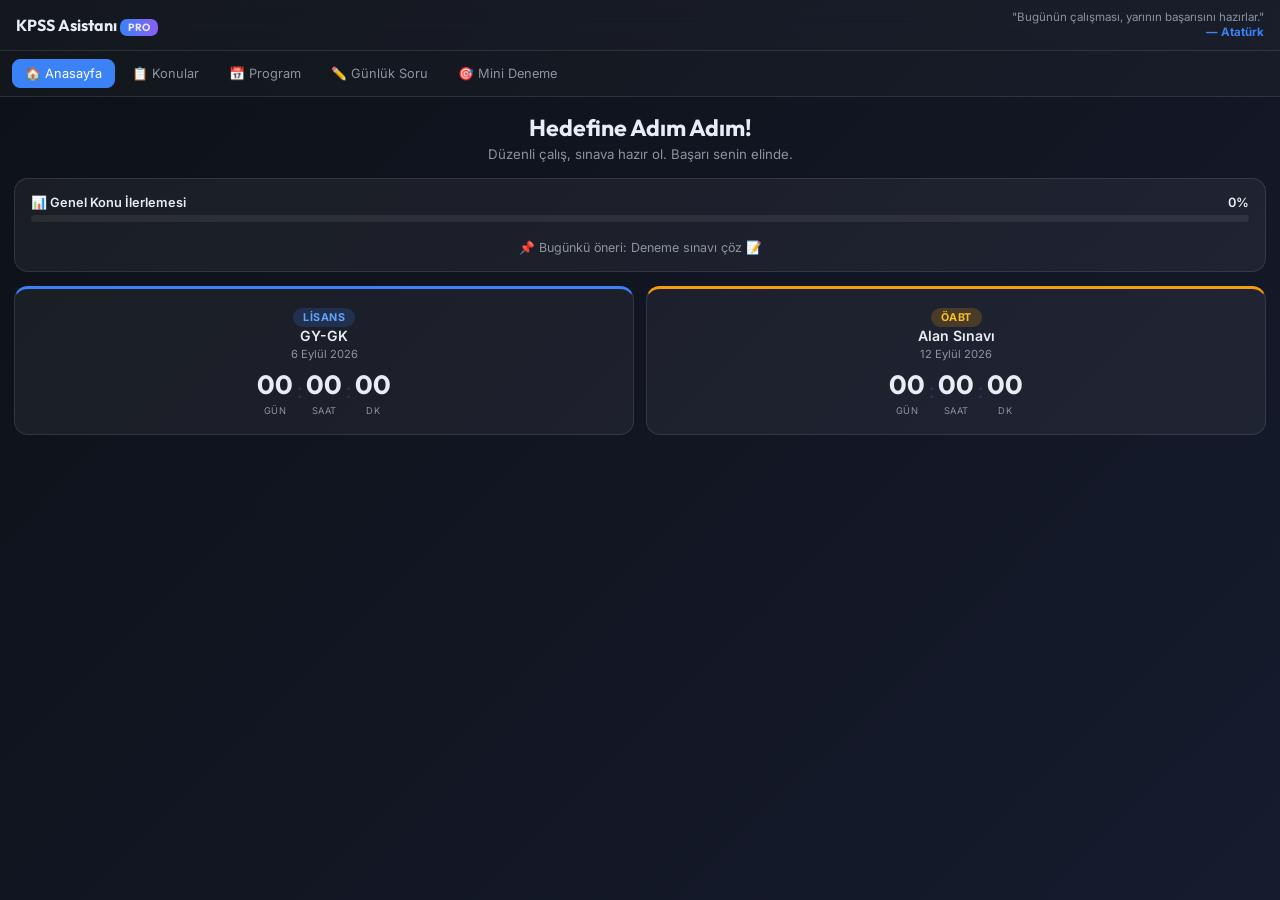
==== commit 36e4332a: "Add files via upload" ====
--- a/kpss-asistan.html
+++ b/kpss-asistan.html
@@ -6,13 +6,15 @@
 <title>KPSS Asistanı 2026</title>
 <meta name="theme-color" content="#1a1f3a">
 <link href="https://fonts.googleapis.com/css2?family=Inter:wght@400;500;600;700&family=Outfit:wght@600;700;800&display=swap" rel="stylesheet">
+<link rel="icon" type="image/png" href="logo.png">
 <style>
 *,*::before,*::after{margin:0;padding:0;box-sizing:border-box}
 :root{--bg:#0d1117;--surface:rgba(255,255,255,0.05);--border:rgba(255,255,255,0.1);--text:#e6edf3;--muted:#8b949e;--blue:#3b82f6;--purple:#8b5cf6;--green:#10b981;--orange:#f59e0b;--red:#ef4444}
 body{font-family:'Inter',sans-serif;background:linear-gradient(135deg,#0d1117,#161b2e);color:var(--text);min-height:100vh;overflow-x:hidden}
-.hdr{padding:12px 16px;background:rgba(255,255,255,0.03);border-bottom:1px solid var(--border);position:sticky;top:0;z-index:100;backdrop-filter:blur(12px);display:flex;justify-content:space-between;align-items:center}
-.logo{font-family:'Outfit',sans-serif;font-size:1.05rem;font-weight:700;display:flex;align-items:center;gap:8px}
-.badge{background:linear-gradient(90deg,var(--blue),var(--purple));border-radius:7px;padding:2px 8px;font-size:0.68rem}
+.hdr{padding:10px 16px;background:rgba(255,255,255,0.03);border-bottom:1px solid var(--border);position:sticky;top:0;z-index:100;backdrop-filter:blur(12px);display:flex;justify-content:space-between;align-items:center}
+.logo{font-family:'Outfit',sans-serif;font-size:1rem;font-weight:700;display:flex;align-items:center;gap:10px}
+.logo-img{width:32px;height:32px;border-radius:8px;object-fit:cover;border:1px solid var(--border)}
+.badge{background:linear-gradient(90deg,var(--blue),var(--purple));border-radius:7px;padding:2px 8px;font-size:0.65rem}
 .quote-strip{font-size:0.72rem;color:var(--muted);max-width:55%;text-align:right;line-height:1.3}
 .nav{display:flex;overflow-x:auto;gap:4px;padding:8px 12px;background:rgba(255,255,255,0.02);border-bottom:1px solid var(--border);scrollbar-width:none}
 .nav::-webkit-scrollbar{display:none}
@@ -95,7 +97,10 @@
 </head>
 <body>
 <div class="hdr">
-  <div class="logo">📖 KPSS Asistanı <span class="badge">2026</span></div>
+  <div class="logo">
+    <img src="logo.png" class="logo-img" onerror="this.style.display='none'">
+    <div>KPSS Asistanı <span class="badge">PRO</span></div>
+  </div>
   <div class="quote-strip" id="daily-quote"></div>
 </div>
 <nav class="nav" id="mainNav">
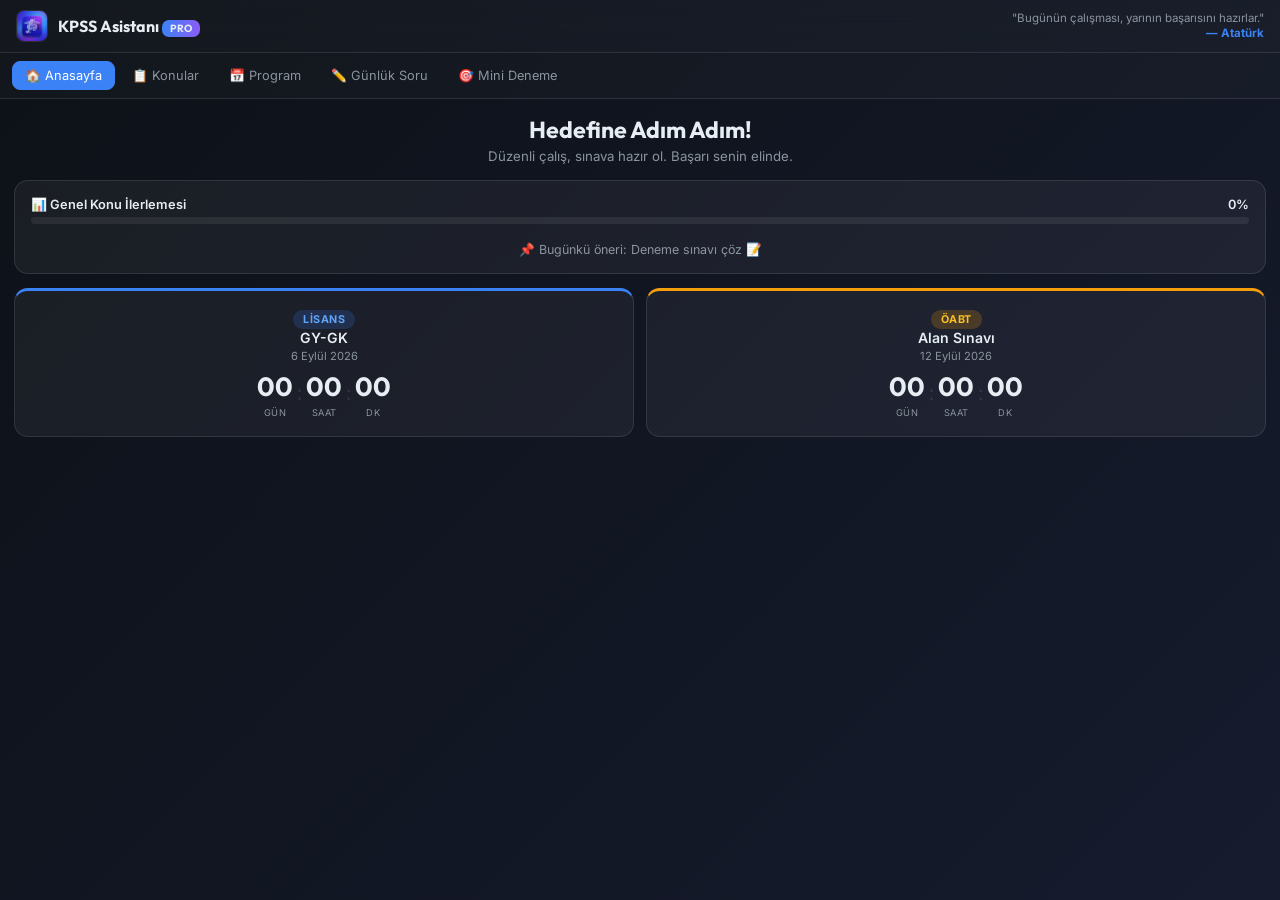
==== commit b6054a28: "Add files via upload" ====
--- a/kpss-asistan.html
+++ b/kpss-asistan.html
@@ -7,6 +7,11 @@
 <meta name="theme-color" content="#1a1f3a">
 <link href="https://fonts.googleapis.com/css2?family=Inter:wght@400;500;600;700&family=Outfit:wght@600;700;800&display=swap" rel="stylesheet">
 <link rel="icon" type="image/png" href="logo.png">
+<link rel="apple-touch-icon" href="logo.png">
+<link rel="manifest" href="manifest.json">
+<meta name="apple-mobile-web-app-capable" content="yes">
+<meta name="apple-mobile-web-app-status-bar-style" content="black-translucent">
+<meta name="apple-mobile-web-app-title" content="KPSS PRO">
 <style>
 *,*::before,*::after{margin:0;padding:0;box-sizing:border-box}
 :root{--bg:#0d1117;--surface:rgba(255,255,255,0.05);--border:rgba(255,255,255,0.1);--text:#e6edf3;--muted:#8b949e;--blue:#3b82f6;--purple:#8b5cf6;--green:#10b981;--orange:#f59e0b;--red:#ef4444}
@@ -569,6 +574,17 @@
 renderTopics();
 renderPlanner();
 startQuiz();
+
+// ============== SERVICE WORKER ==============
+if ('serviceWorker' in navigator) {
+  window.addEventListener('load', function() {
+    navigator.serviceWorker.register('./sw.js').then(function(reg) {
+      console.log('SW Registered:', reg.scope);
+    }).catch(function(err) {
+      console.log('SW Fail:', err);
+    });
+  });
+}
 </script>
 </body>
 </html>
